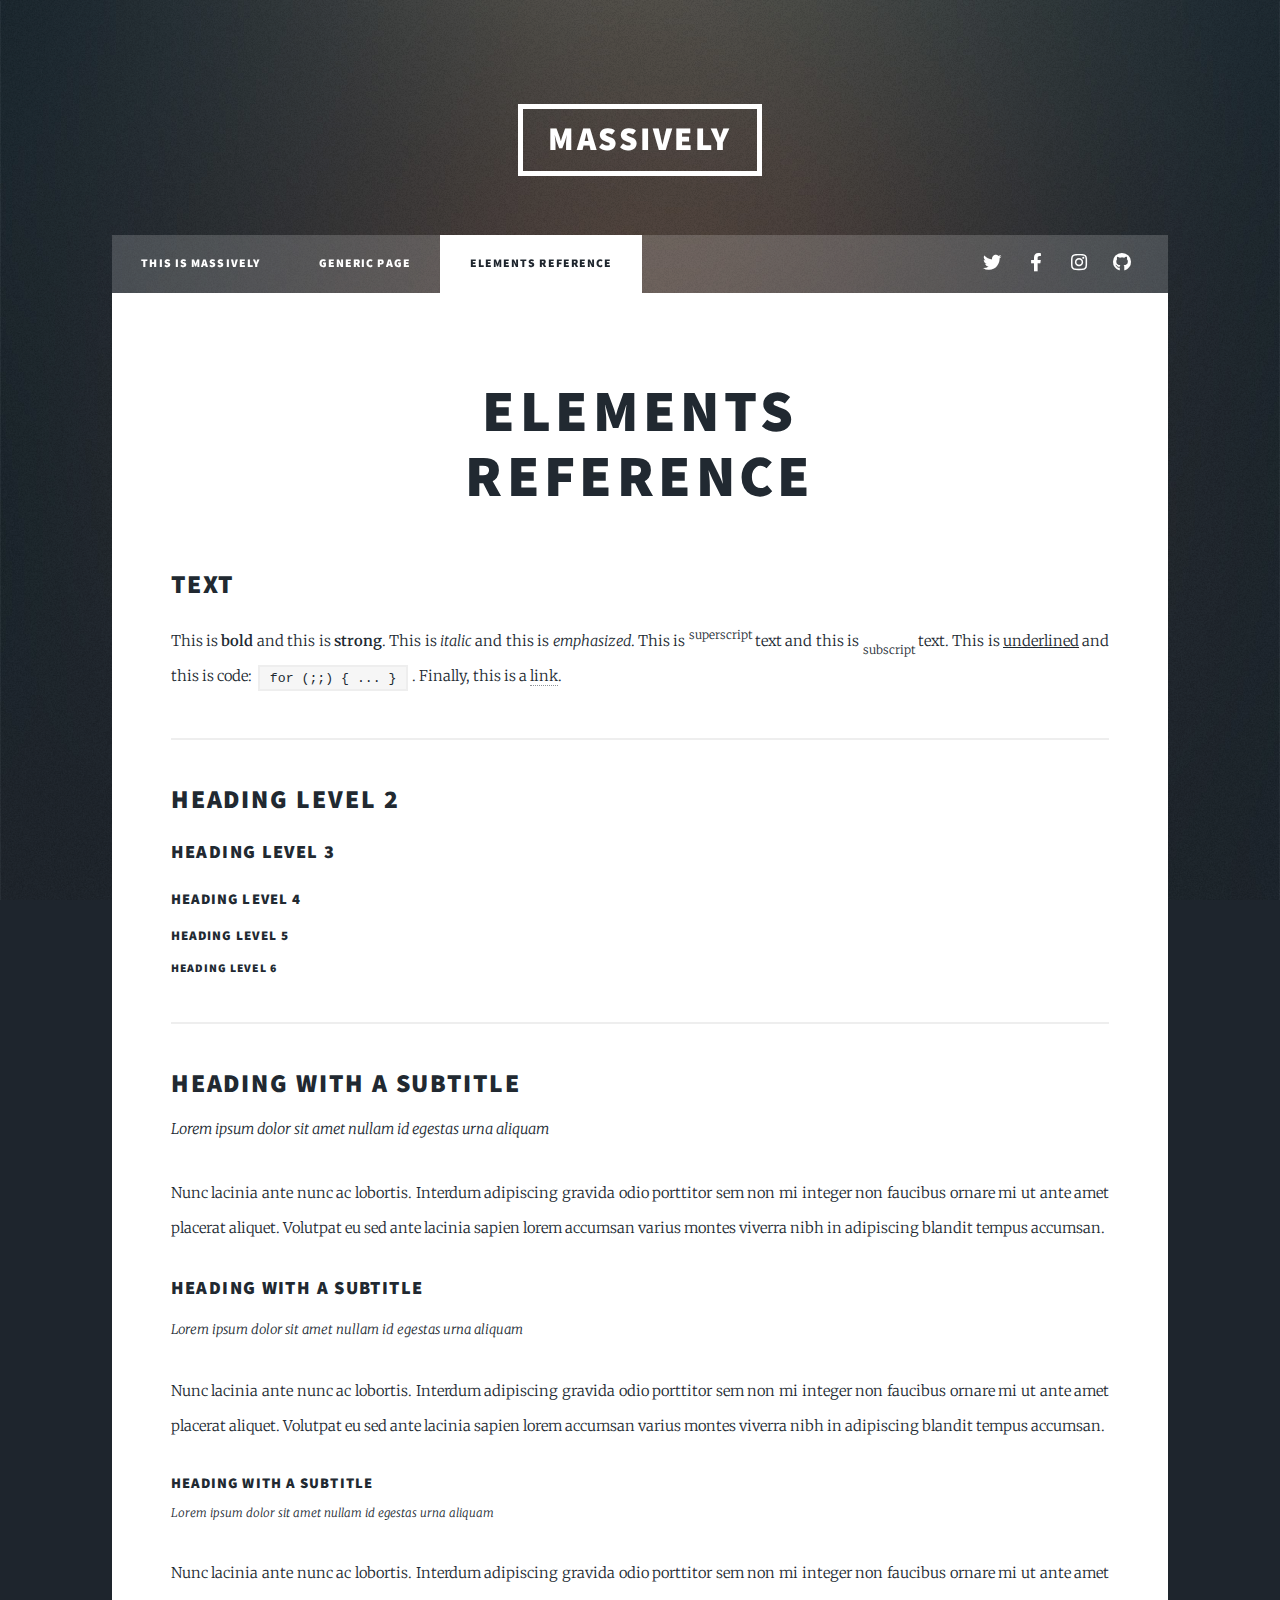
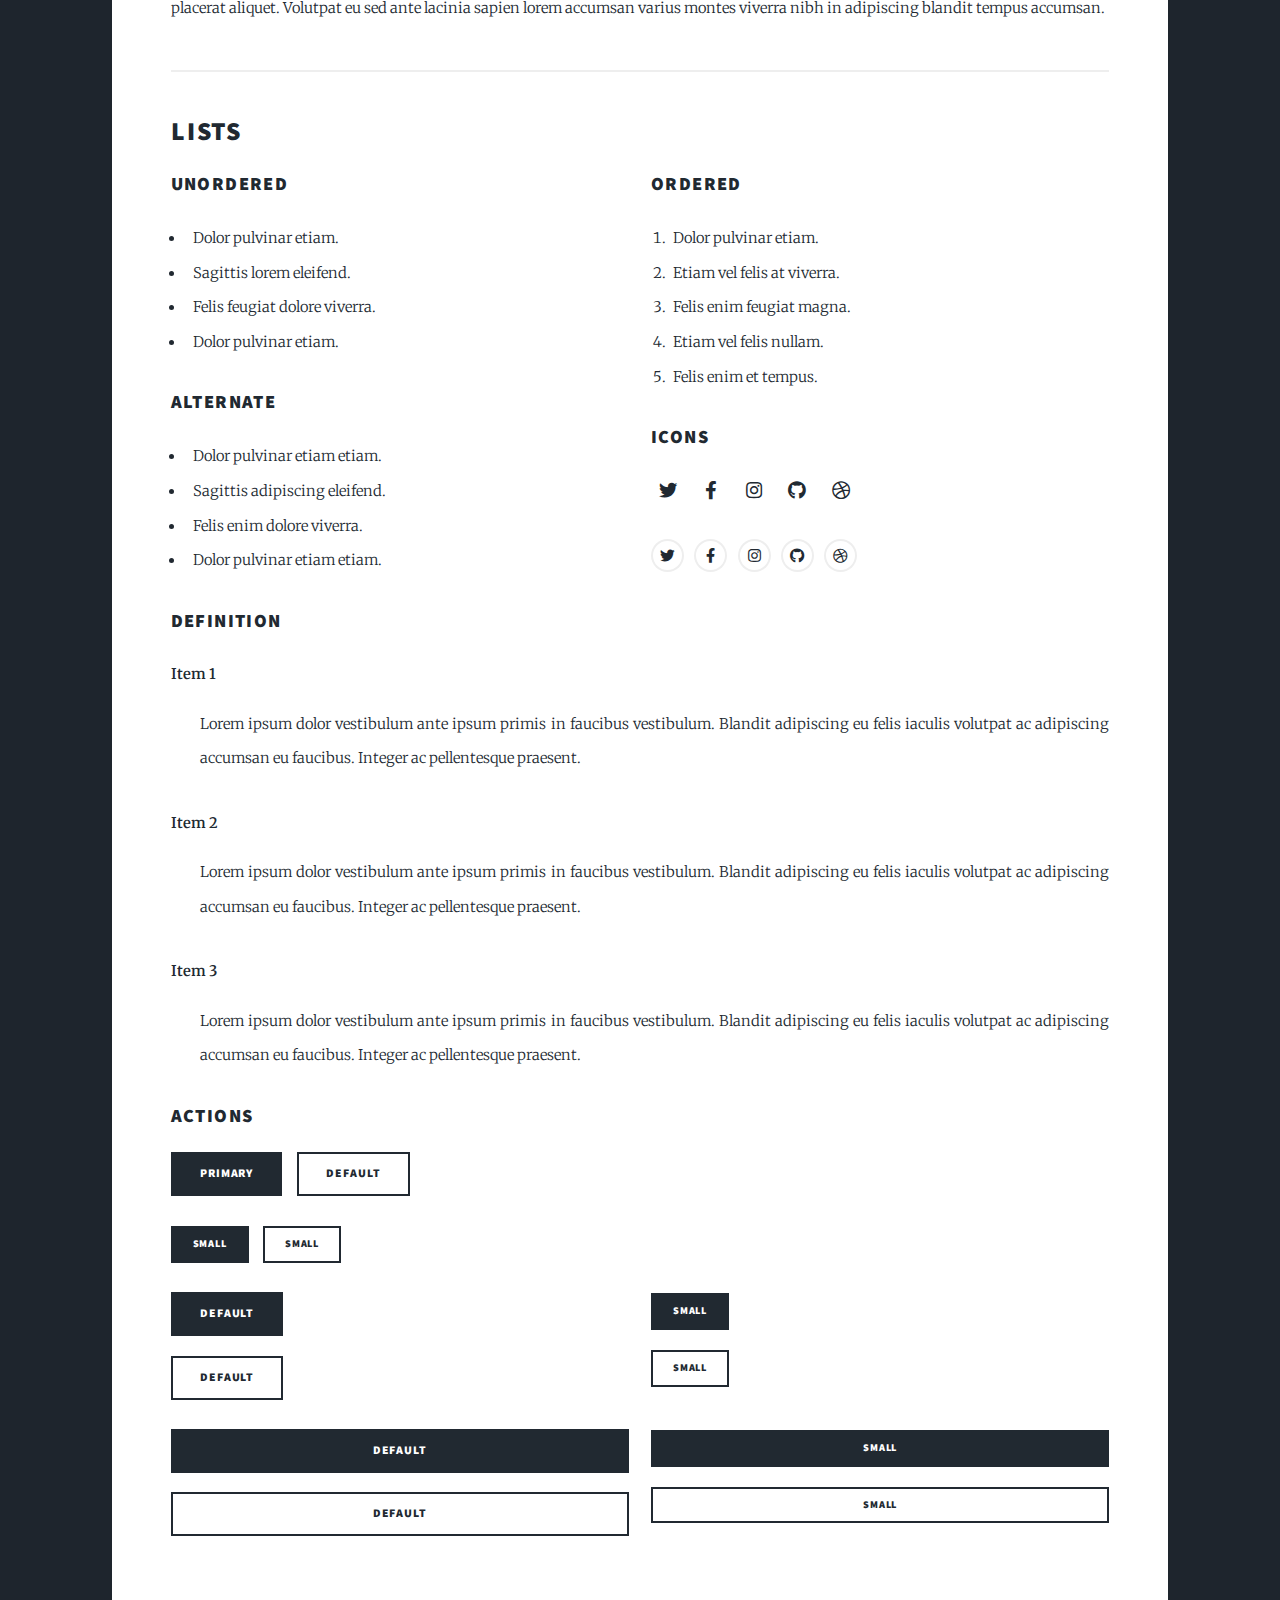
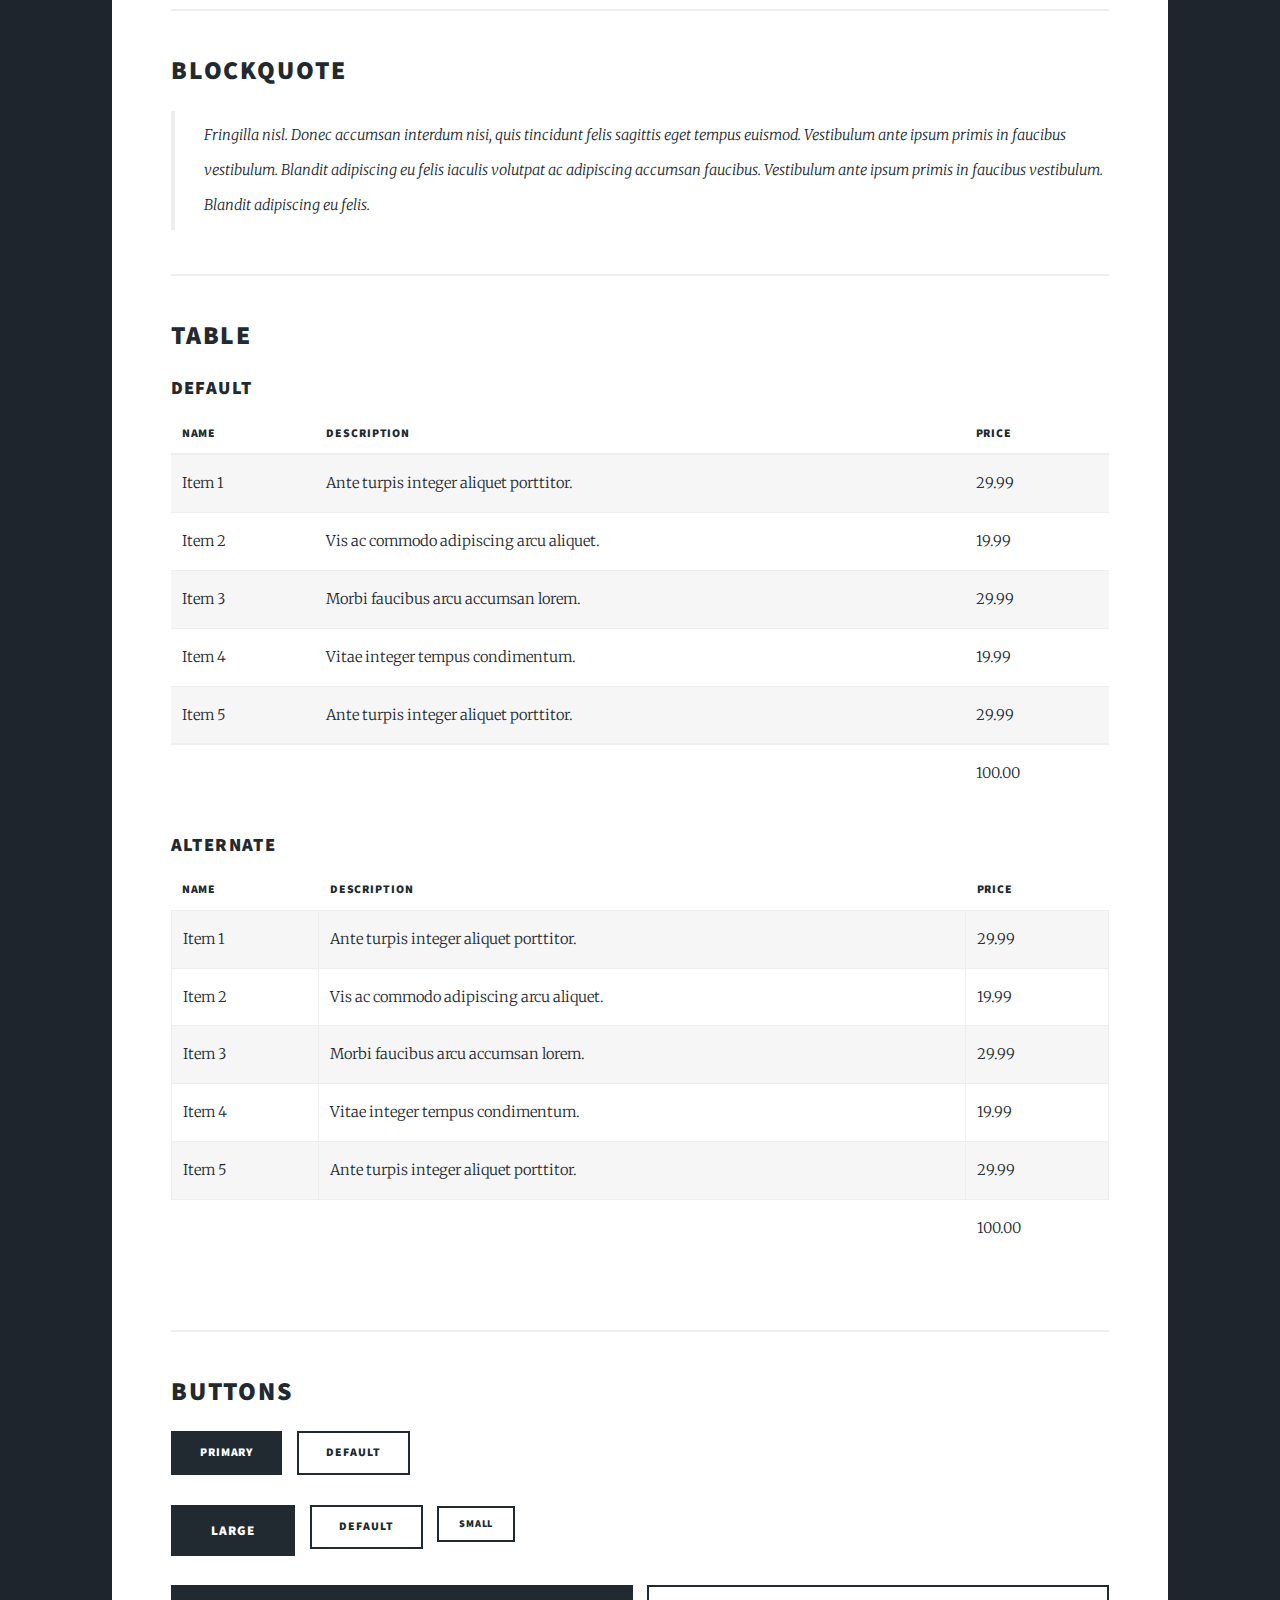
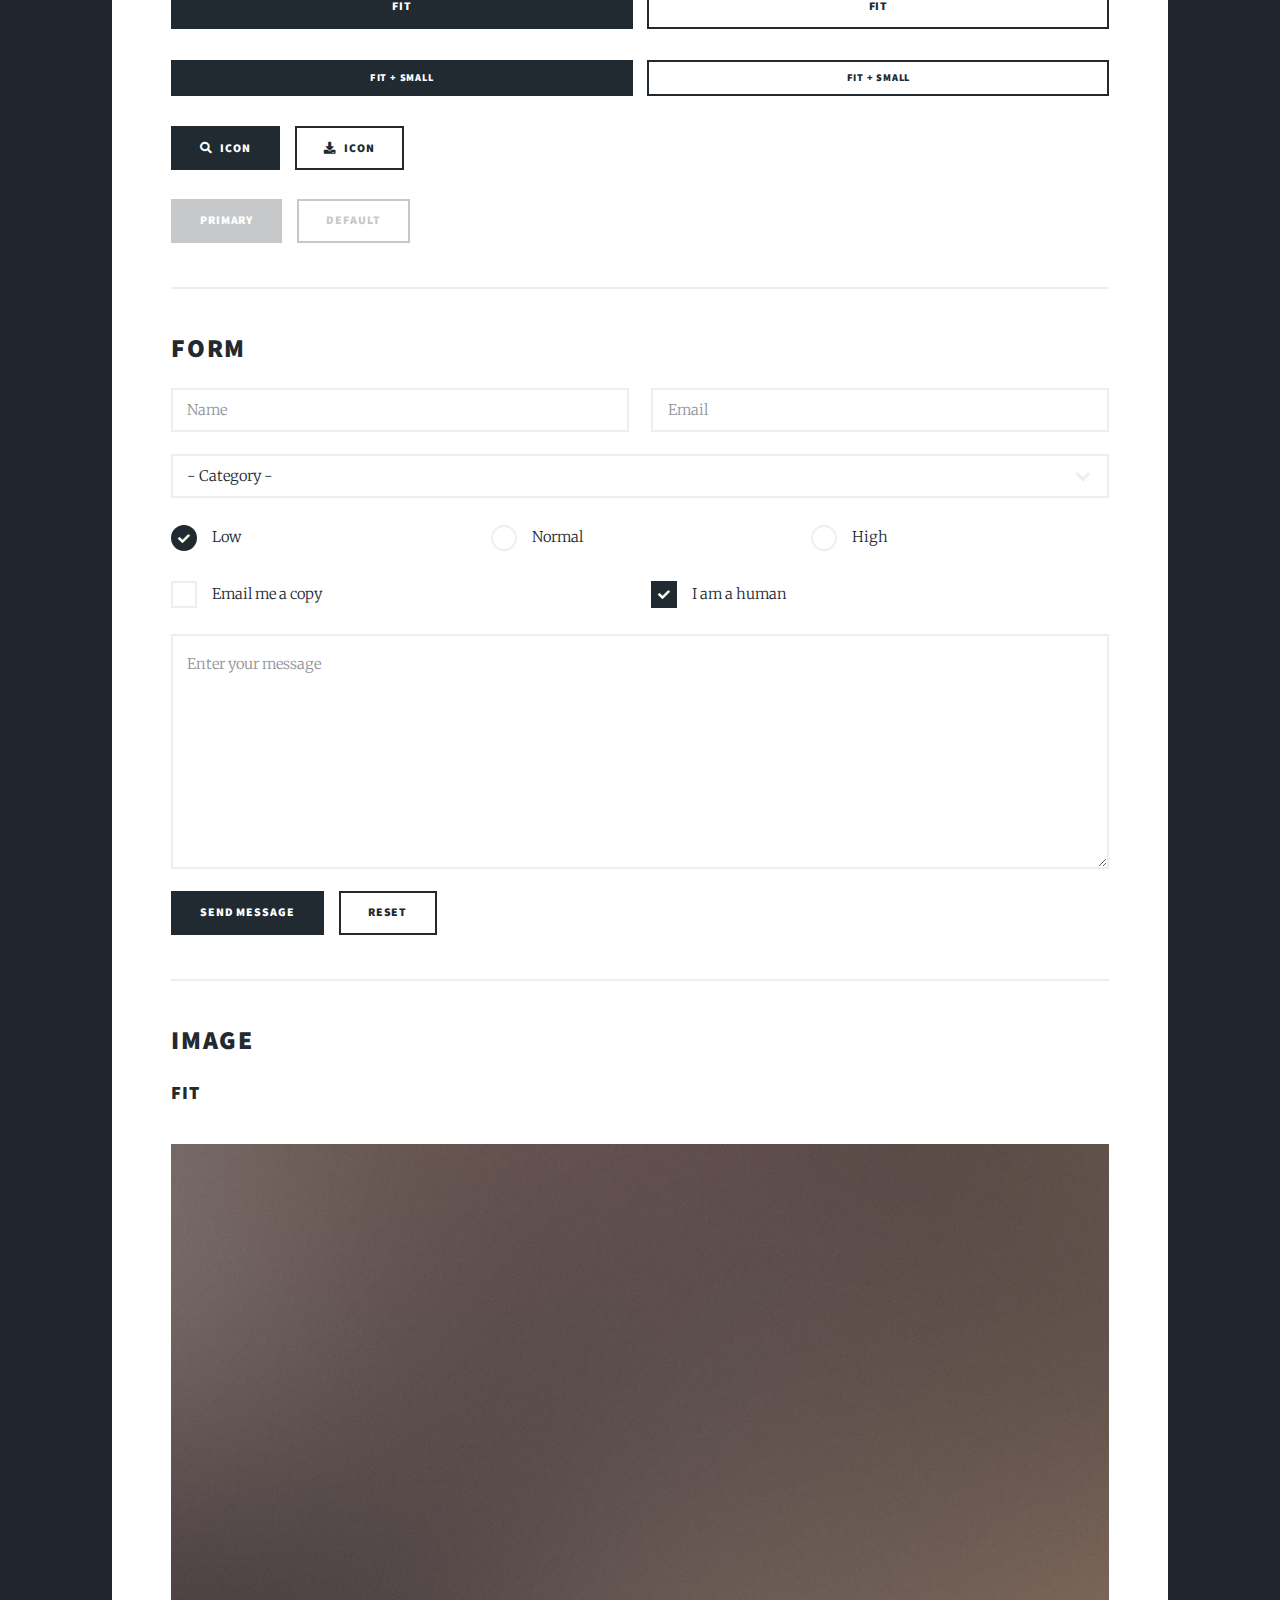
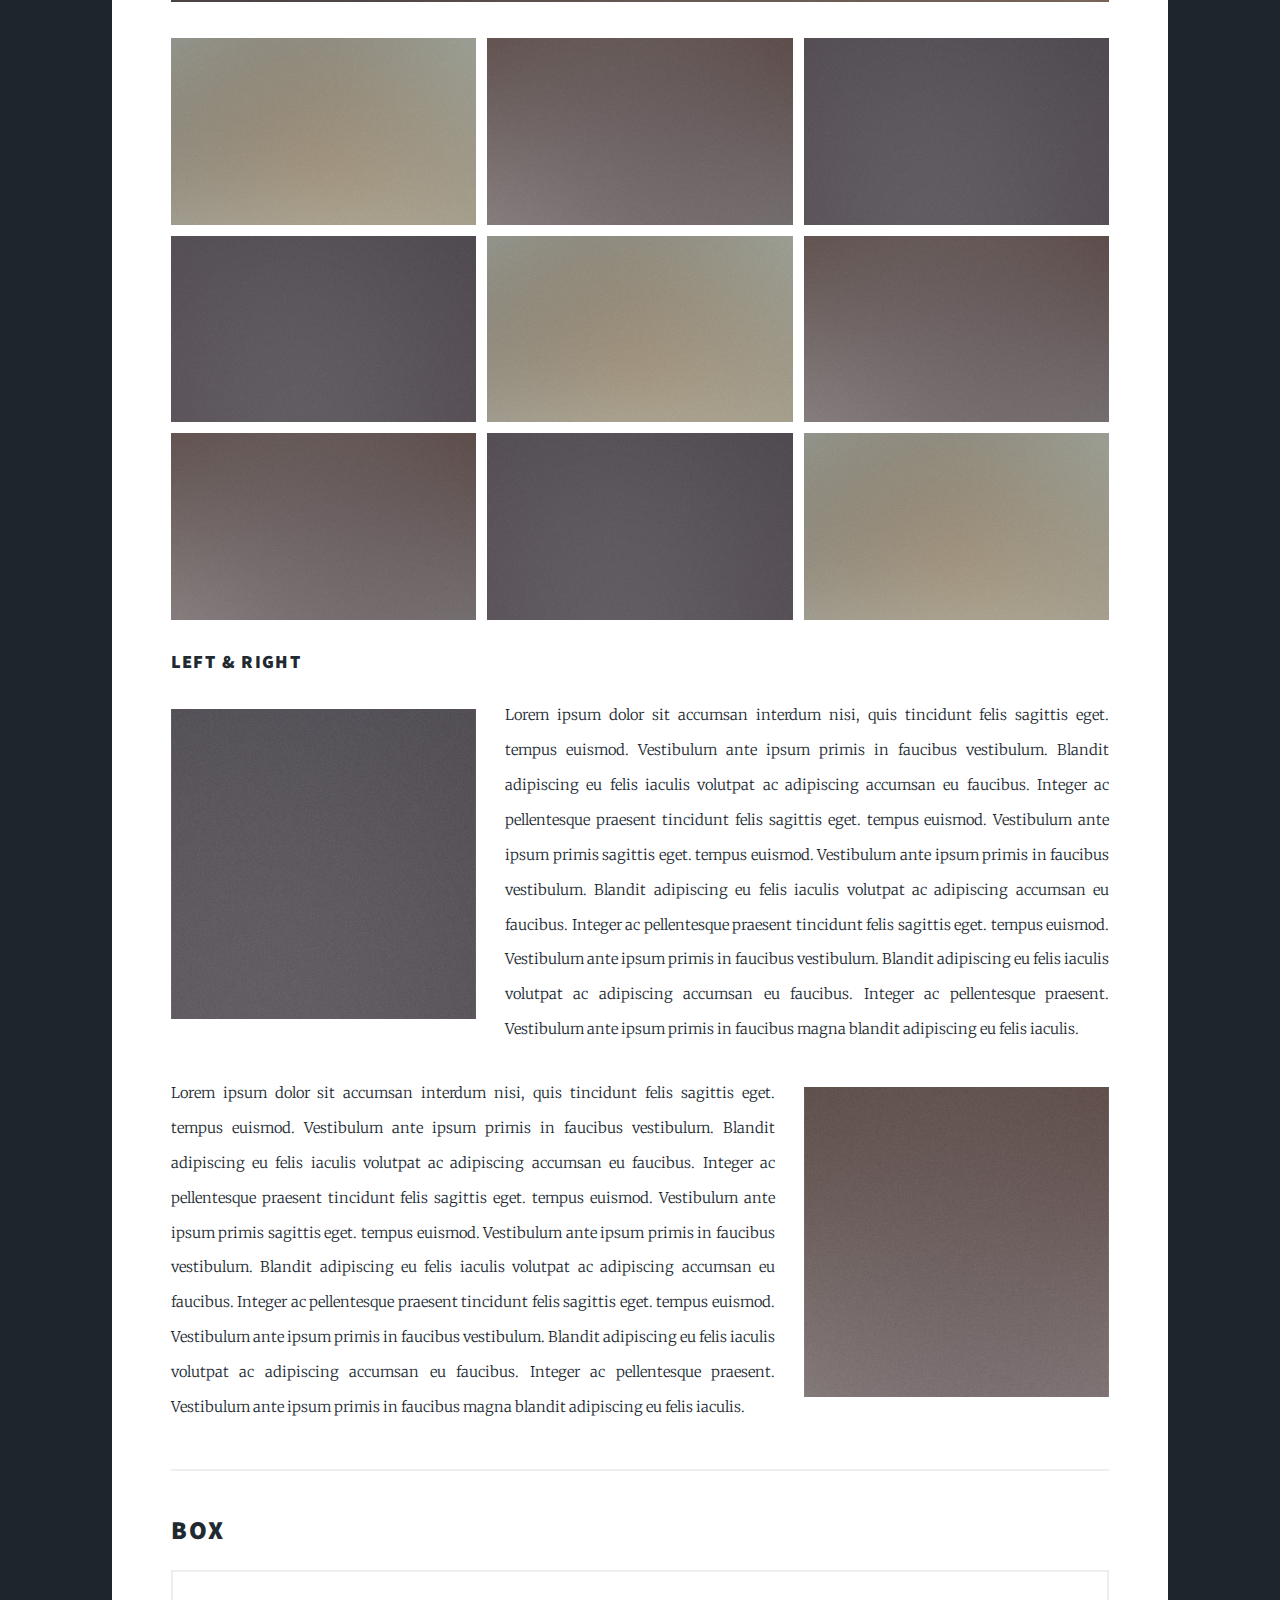
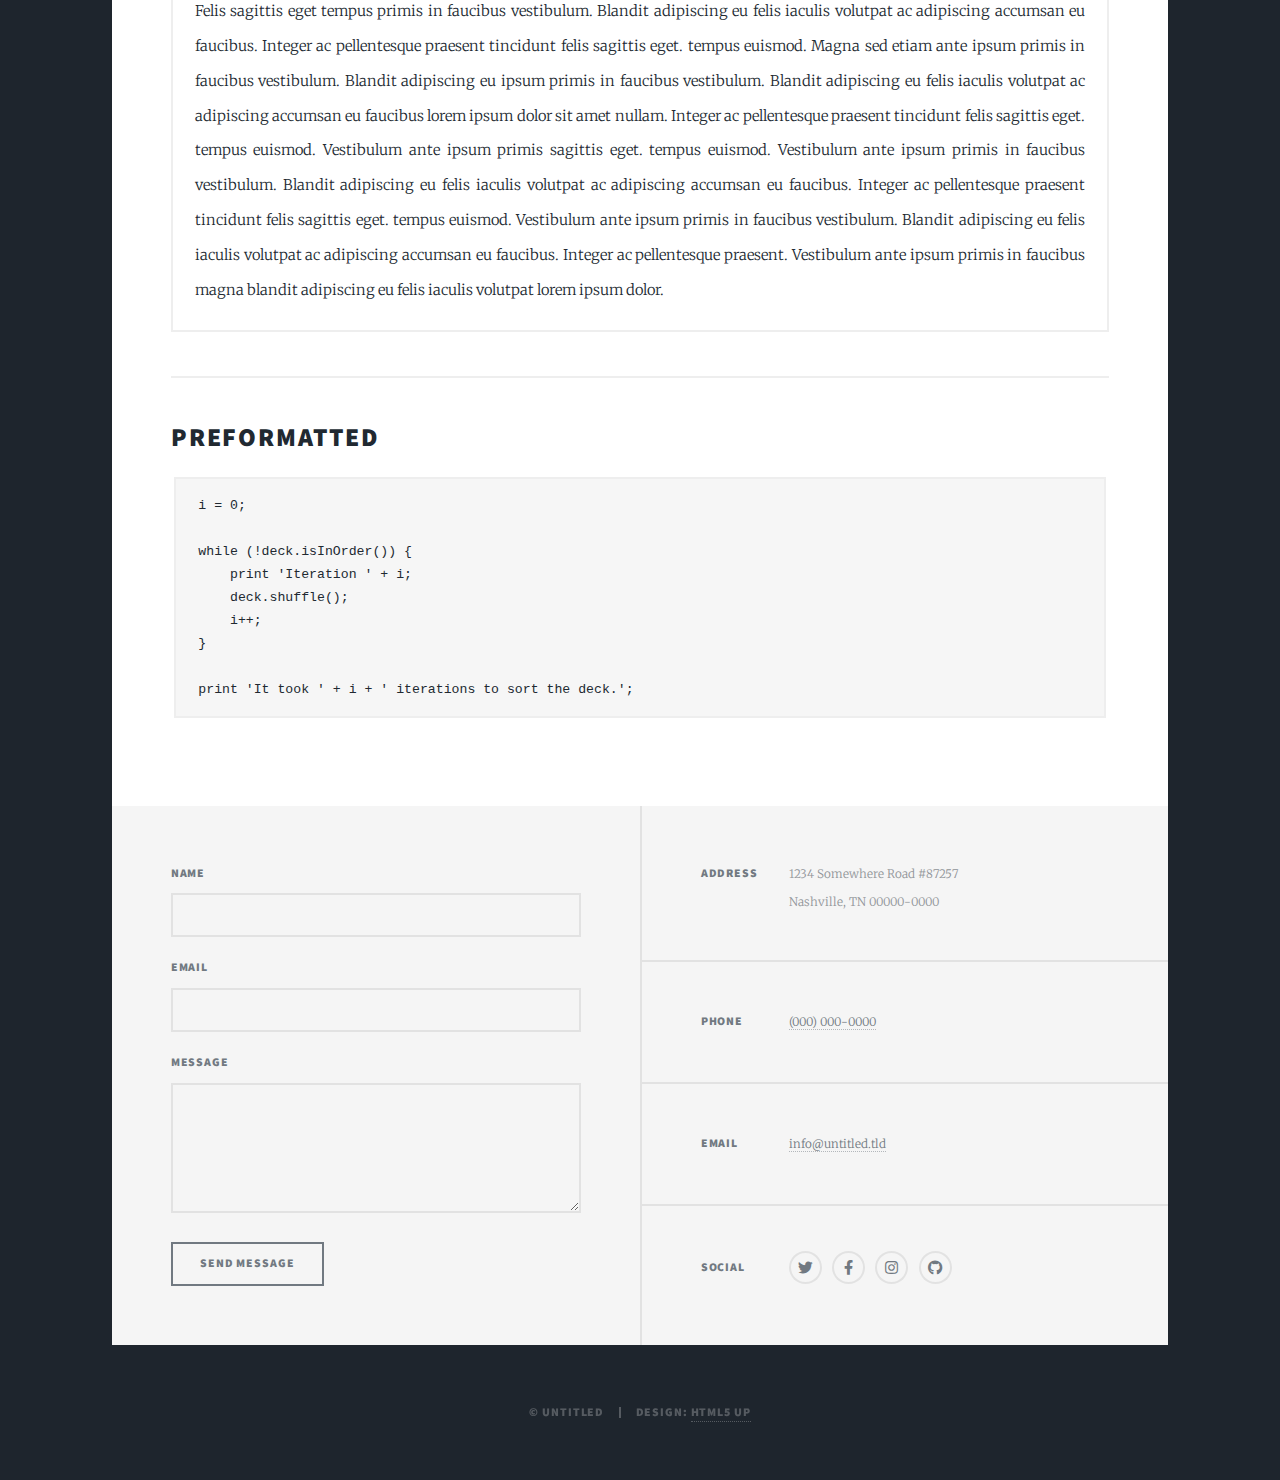
==== elements.html @ 0830dd59 "Add files via upload" ====
<!DOCTYPE HTML>
<!--
	Massively by HTML5 UP
	html5up.net | @ajlkn
	Free for personal and commercial use under the CCA 3.0 license (html5up.net/license)
-->
<html>
	<head>
		<title>Elements Reference - Massively by HTML5 UP</title>
		<meta charset="utf-8" />
		<meta name="viewport" content="width=device-width, initial-scale=1, user-scalable=no" />
		<link rel="stylesheet" href="assets/css/main.css" />
		<noscript><link rel="stylesheet" href="assets/css/noscript.css" /></noscript>
	</head>
	<body class="is-preload">

		<!-- Wrapper -->
			<div id="wrapper">

				<!-- Header -->
					<header id="header">
						<a href="index.html" class="logo">Massively</a>
					</header>

				<!-- Nav -->
					<nav id="nav">
						<ul class="links">
							<li><a href="index.html">This is Massively</a></li>
							<li><a href="generic.html">Generic Page</a></li>
							<li class="active"><a href="elements.html">Elements Reference</a></li>
						</ul>
						<ul class="icons">
							<li><a href="#" class="icon brands fa-twitter"><span class="label">Twitter</span></a></li>
							<li><a href="#" class="icon brands fa-facebook-f"><span class="label">Facebook</span></a></li>
							<li><a href="#" class="icon brands fa-instagram"><span class="label">Instagram</span></a></li>
							<li><a href="#" class="icon brands fa-github"><span class="label">GitHub</span></a></li>
						</ul>
					</nav>

				<!-- Main -->
					<div id="main">

						<!-- Post -->
							<section class="post">
								<header class="major">
									<h1>Elements<br />
									Reference</h1>
								</header>

								<!-- Text stuff -->
									<h2>Text</h2>
									<p>This is <b>bold</b> and this is <strong>strong</strong>. This is <i>italic</i> and this is <em>emphasized</em>.
									This is <sup>superscript</sup> text and this is <sub>subscript</sub> text.
									This is <u>underlined</u> and this is code: <code>for (;;) { ... }</code>.
									Finally, this is a <a href="#">link</a>.</p>
									<hr />
									<h2>Heading Level 2</h2>
									<h3>Heading Level 3</h3>
									<h4>Heading Level 4</h4>
									<h5>Heading Level 5</h5>
									<h6>Heading Level 6</h6>
									<hr />
									<header>
										<h2>Heading with a Subtitle</h2>
										<p>Lorem ipsum dolor sit amet nullam id egestas urna aliquam</p>
									</header>
									<p>Nunc lacinia ante nunc ac lobortis. Interdum adipiscing gravida odio porttitor sem non mi integer non faucibus ornare mi ut ante amet placerat aliquet. Volutpat eu sed ante lacinia sapien lorem accumsan varius montes viverra nibh in adipiscing blandit tempus accumsan.</p>
									<header>
										<h3>Heading with a Subtitle</h3>
										<p>Lorem ipsum dolor sit amet nullam id egestas urna aliquam</p>
									</header>
									<p>Nunc lacinia ante nunc ac lobortis. Interdum adipiscing gravida odio porttitor sem non mi integer non faucibus ornare mi ut ante amet placerat aliquet. Volutpat eu sed ante lacinia sapien lorem accumsan varius montes viverra nibh in adipiscing blandit tempus accumsan.</p>
									<header>
										<h4>Heading with a Subtitle</h4>
										<p>Lorem ipsum dolor sit amet nullam id egestas urna aliquam</p>
									</header>
									<p>Nunc lacinia ante nunc ac lobortis. Interdum adipiscing gravida odio porttitor sem non mi integer non faucibus ornare mi ut ante amet placerat aliquet. Volutpat eu sed ante lacinia sapien lorem accumsan varius montes viverra nibh in adipiscing blandit tempus accumsan.</p>

									<hr />

								<!-- Lists -->
									<h2>Lists</h2>
									<div class="row">
										<div class="col-6 col-12-small">

											<h3>Unordered</h3>
											<ul>
												<li>Dolor pulvinar etiam.</li>
												<li>Sagittis lorem eleifend.</li>
												<li>Felis feugiat dolore viverra.</li>
												<li>Dolor pulvinar etiam.</li>
											</ul>

											<h3>Alternate</h3>
											<ul class="alt">
												<li>Dolor pulvinar etiam etiam.</li>
												<li>Sagittis adipiscing eleifend.</li>
												<li>Felis enim dolore viverra.</li>
												<li>Dolor pulvinar etiam etiam.</li>
											</ul>

										</div>
										<div class="col-6 col-12-small">

											<h3>Ordered</h3>
											<ol>
												<li>Dolor pulvinar etiam.</li>
												<li>Etiam vel felis at viverra.</li>
												<li>Felis enim feugiat magna.</li>
												<li>Etiam vel felis nullam.</li>
												<li>Felis enim et tempus.</li>
											</ol>

											<h3>Icons</h3>
											<ul class="icons">
												<li><a href="#" class="icon brands fa-twitter"><span class="label">Twitter</span></a></li>
												<li><a href="#" class="icon brands fa-facebook-f"><span class="label">Facebook</span></a></li>
												<li><a href="#" class="icon brands fa-instagram"><span class="label">Instagram</span></a></li>
												<li><a href="#" class="icon brands fa-github"><span class="label">Github</span></a></li>
												<li><a href="#" class="icon brands fa-dribbble"><span class="label">Dribbble</span></a></li>
											</ul>
											<ul class="icons alt">
												<li><a href="#" class="icon brands alt fa-twitter"><span class="label">Twitter</span></a></li>
												<li><a href="#" class="icon brands alt fa-facebook-f"><span class="label">Facebook</span></a></li>
												<li><a href="#" class="icon brands alt fa-instagram"><span class="label">Instagram</span></a></li>
												<li><a href="#" class="icon brands alt fa-github"><span class="label">Github</span></a></li>
												<li><a href="#" class="icon brands alt fa-dribbble"><span class="label">Dribbble</span></a></li>
											</ul>

										</div>
									</div>
									<h3>Definition</h3>
									<dl>
										<dt>Item 1</dt>
										<dd>
											<p>Lorem ipsum dolor vestibulum ante ipsum primis in faucibus vestibulum. Blandit adipiscing eu felis iaculis volutpat ac adipiscing accumsan eu faucibus. Integer ac pellentesque praesent.</p>
										</dd>
										<dt>Item 2</dt>
										<dd>
											<p>Lorem ipsum dolor vestibulum ante ipsum primis in faucibus vestibulum. Blandit adipiscing eu felis iaculis volutpat ac adipiscing accumsan eu faucibus. Integer ac pellentesque praesent.</p>
										</dd>
										<dt>Item 3</dt>
										<dd>
											<p>Lorem ipsum dolor vestibulum ante ipsum primis in faucibus vestibulum. Blandit adipiscing eu felis iaculis volutpat ac adipiscing accumsan eu faucibus. Integer ac pellentesque praesent.</p>
										</dd>
									</dl>

									<h3>Actions</h3>
									<ul class="actions">
										<li><a href="#" class="button primary">Primary</a></li>
										<li><a href="#" class="button">Default</a></li>
									</ul>
									<ul class="actions small">
										<li><a href="#" class="button primary small">Small</a></li>
										<li><a href="#" class="button small">Small</a></li>
									</ul>
									<div class="row">
										<div class="col-6 col-12-small">
											<ul class="actions stacked">
												<li><a href="#" class="button primary">Default</a></li>
												<li><a href="#" class="button">Default</a></li>
											</ul>
										</div>
										<div class="col-6 col-12-small">
											<ul class="actions stacked">
												<li><a href="#" class="button primary small">Small</a></li>
												<li><a href="#" class="button small">Small</a></li>
											</ul>
										</div>
									</div>
									<div class="row">
										<div class="col-6 col-12-small">
											<ul class="actions stacked">
												<li><a href="#" class="button primary fit">Default</a></li>
												<li><a href="#" class="button fit">Default</a></li>
											</ul>
										</div>
										<div class="col-6 col-12-small">
											<ul class="actions stacked">
												<li><a href="#" class="button primary small fit">Small</a></li>
												<li><a href="#" class="button small fit">Small</a></li>
											</ul>
										</div>
									</div>

									<hr />

								<!-- Blockquote -->
									<h2>Blockquote</h2>
									<blockquote>Fringilla nisl. Donec accumsan interdum nisi, quis tincidunt felis sagittis eget tempus euismod. Vestibulum ante ipsum primis in faucibus vestibulum. Blandit adipiscing eu felis iaculis volutpat ac adipiscing accumsan faucibus. Vestibulum ante ipsum primis in faucibus vestibulum. Blandit adipiscing eu felis.</blockquote>

									<hr />

								<!-- Table -->
									<h2>Table</h2>

									<h3>Default</h3>
									<div class="table-wrapper">
										<table>
											<thead>
												<tr>
													<th>Name</th>
													<th>Description</th>
													<th>Price</th>
												</tr>
											</thead>
											<tbody>
												<tr>
													<td>Item 1</td>
													<td>Ante turpis integer aliquet porttitor.</td>
													<td>29.99</td>
												</tr>
												<tr>
													<td>Item 2</td>
													<td>Vis ac commodo adipiscing arcu aliquet.</td>
													<td>19.99</td>
												</tr>
												<tr>
													<td>Item 3</td>
													<td> Morbi faucibus arcu accumsan lorem.</td>
													<td>29.99</td>
												</tr>
												<tr>
													<td>Item 4</td>
													<td>Vitae integer tempus condimentum.</td>
													<td>19.99</td>
												</tr>
												<tr>
													<td>Item 5</td>
													<td>Ante turpis integer aliquet porttitor.</td>
													<td>29.99</td>
												</tr>
											</tbody>
											<tfoot>
												<tr>
													<td colspan="2"></td>
													<td>100.00</td>
												</tr>
											</tfoot>
										</table>
									</div>

									<h3>Alternate</h3>
									<div class="table-wrapper">
										<table class="alt">
											<thead>
												<tr>
													<th>Name</th>
													<th>Description</th>
													<th>Price</th>
												</tr>
											</thead>
											<tbody>
												<tr>
													<td>Item 1</td>
													<td>Ante turpis integer aliquet porttitor.</td>
													<td>29.99</td>
												</tr>
												<tr>
													<td>Item 2</td>
													<td>Vis ac commodo adipiscing arcu aliquet.</td>
													<td>19.99</td>
												</tr>
												<tr>
													<td>Item 3</td>
													<td> Morbi faucibus arcu accumsan lorem.</td>
													<td>29.99</td>
												</tr>
												<tr>
													<td>Item 4</td>
													<td>Vitae integer tempus condimentum.</td>
													<td>19.99</td>
												</tr>
												<tr>
													<td>Item 5</td>
													<td>Ante turpis integer aliquet porttitor.</td>
													<td>29.99</td>
												</tr>
											</tbody>
											<tfoot>
												<tr>
													<td colspan="2"></td>
													<td>100.00</td>
												</tr>
											</tfoot>
										</table>
									</div>

									<hr />

								<!-- Buttons -->
									<h2>Buttons</h2>
									<ul class="actions">
										<li><a href="#" class="button primary">Primary</a></li>
										<li><a href="#" class="button">Default</a></li>
									</ul>
									<ul class="actions">
										<li><a href="#" class="button primary large">Large</a></li>
										<li><a href="#" class="button">Default</a></li>
										<li><a href="#" class="button small">Small</a></li>
									</ul>
									<ul class="actions fit">
										<li><a href="#" class="button primary fit">Fit</a></li>
										<li><a href="#" class="button fit">Fit</a></li>
									</ul>
									<ul class="actions fit small">
										<li><a href="#" class="button primary fit small">Fit + Small</a></li>
										<li><a href="#" class="button fit small">Fit + Small</a></li>
									</ul>
									<ul class="actions">
										<li><a href="#" class="button primary icon solid fa-search">Icon</a></li>
										<li><a href="#" class="button icon solid fa-download">Icon</a></li>
									</ul>
									<ul class="actions">
										<li><span class="button primary disabled">Primary</span></li>
										<li><span class="button disabled">Default</span></li>
									</ul>

									<hr />

								<!-- Form -->
									<h2>Form</h2>

									<form method="post" action="#">
										<div class="row gtr-uniform">
											<div class="col-6 col-12-xsmall">
												<input type="text" name="demo-name" id="demo-name" value="" placeholder="Name" />
											</div>
											<div class="col-6 col-12-xsmall">
												<input type="email" name="demo-email" id="demo-email" value="" placeholder="Email" />
											</div>
											<!-- Break -->
											<div class="col-12">
												<select name="demo-category" id="demo-category">
													<option value="">- Category -</option>
													<option value="1">Manufacturing</option>
													<option value="1">Shipping</option>
													<option value="1">Administration</option>
													<option value="1">Human Resources</option>
												</select>
											</div>
											<!-- Break -->
											<div class="col-4 col-12-small">
												<input type="radio" id="demo-priority-low" name="demo-priority" checked>
												<label for="demo-priority-low">Low</label>
											</div>
											<div class="col-4 col-12-small">
												<input type="radio" id="demo-priority-normal" name="demo-priority">
												<label for="demo-priority-normal">Normal</label>
											</div>
											<div class="col-4 col-12-small">
												<input type="radio" id="demo-priority-high" name="demo-priority">
												<label for="demo-priority-high">High</label>
											</div>
											<!-- Break -->
											<div class="col-6 col-12-small">
												<input type="checkbox" id="demo-copy" name="demo-copy">
												<label for="demo-copy">Email me a copy</label>
											</div>
											<div class="col-6 col-12-small">
												<input type="checkbox" id="demo-human" name="demo-human" checked>
												<label for="demo-human">I am a human</label>
											</div>
											<!-- Break -->
											<div class="col-12">
												<textarea name="demo-message" id="demo-message" placeholder="Enter your message" rows="6"></textarea>
											</div>
											<!-- Break -->
											<div class="col-12">
												<ul class="actions">
													<li><input type="submit" value="Send Message" class="primary" /></li>
													<li><input type="reset" value="Reset" /></li>
												</ul>
											</div>
										</div>
									</form>

									<hr />

								<!-- Image -->
									<h2>Image</h2>

									<h3>Fit</h3>
									<span class="image fit"><img src="images/pic01.jpg" alt="" /></span>
									<div class="box alt">
										<div class="row gtr-50 gtr-uniform">
											<div class="col-4"><span class="image fit"><img src="images/pic02.jpg" alt="" /></span></div>
											<div class="col-4"><span class="image fit"><img src="images/pic03.jpg" alt="" /></span></div>
											<div class="col-4"><span class="image fit"><img src="images/pic04.jpg" alt="" /></span></div>
											<!-- Break -->
											<div class="col-4"><span class="image fit"><img src="images/pic04.jpg" alt="" /></span></div>
											<div class="col-4"><span class="image fit"><img src="images/pic02.jpg" alt="" /></span></div>
											<div class="col-4"><span class="image fit"><img src="images/pic03.jpg" alt="" /></span></div>
											<!-- Break -->
											<div class="col-4"><span class="image fit"><img src="images/pic03.jpg" alt="" /></span></div>
											<div class="col-4"><span class="image fit"><img src="images/pic04.jpg" alt="" /></span></div>
											<div class="col-4"><span class="image fit"><img src="images/pic02.jpg" alt="" /></span></div>
										</div>
									</div>

									<h3>Left &amp; Right</h3>
									<p><span class="image left"><img src="images/pic08.jpg" alt="" /></span>Lorem ipsum dolor sit accumsan interdum nisi, quis tincidunt felis sagittis eget. tempus euismod. Vestibulum ante ipsum primis in faucibus vestibulum. Blandit adipiscing eu felis iaculis volutpat ac adipiscing accumsan eu faucibus. Integer ac pellentesque praesent tincidunt felis sagittis eget. tempus euismod. Vestibulum ante ipsum primis sagittis eget. tempus euismod. Vestibulum ante ipsum primis in faucibus vestibulum. Blandit adipiscing eu felis iaculis volutpat ac adipiscing accumsan eu faucibus. Integer ac pellentesque praesent tincidunt felis sagittis eget. tempus euismod. Vestibulum ante ipsum primis in faucibus vestibulum. Blandit adipiscing eu felis iaculis volutpat ac adipiscing accumsan eu faucibus. Integer ac pellentesque praesent. Vestibulum ante ipsum primis in faucibus magna blandit adipiscing eu felis iaculis.</p>
									<p><span class="image right"><img src="images/pic09.jpg" alt="" /></span>Lorem ipsum dolor sit accumsan interdum nisi, quis tincidunt felis sagittis eget. tempus euismod. Vestibulum ante ipsum primis in faucibus vestibulum. Blandit adipiscing eu felis iaculis volutpat ac adipiscing accumsan eu faucibus. Integer ac pellentesque praesent tincidunt felis sagittis eget. tempus euismod. Vestibulum ante ipsum primis sagittis eget. tempus euismod. Vestibulum ante ipsum primis in faucibus vestibulum. Blandit adipiscing eu felis iaculis volutpat ac adipiscing accumsan eu faucibus. Integer ac pellentesque praesent tincidunt felis sagittis eget. tempus euismod. Vestibulum ante ipsum primis in faucibus vestibulum. Blandit adipiscing eu felis iaculis volutpat ac adipiscing accumsan eu faucibus. Integer ac pellentesque praesent. Vestibulum ante ipsum primis in faucibus magna blandit adipiscing eu felis iaculis.</p>

									<hr />

								<!-- Box -->
									<h2>Box</h2>
									<div class="box">
										<p>Felis sagittis eget tempus primis in faucibus vestibulum. Blandit adipiscing eu felis iaculis volutpat ac adipiscing accumsan eu faucibus. Integer ac pellentesque praesent tincidunt felis sagittis eget. tempus euismod. Magna sed etiam ante ipsum primis in faucibus vestibulum. Blandit adipiscing eu ipsum primis in faucibus vestibulum. Blandit adipiscing eu felis iaculis volutpat ac adipiscing accumsan eu faucibus lorem ipsum dolor sit amet nullam. Integer ac pellentesque praesent tincidunt felis sagittis eget. tempus euismod. Vestibulum ante ipsum primis sagittis eget. tempus euismod. Vestibulum ante ipsum primis in faucibus vestibulum. Blandit adipiscing eu felis iaculis volutpat ac adipiscing accumsan eu faucibus. Integer ac pellentesque praesent tincidunt felis sagittis eget. tempus euismod. Vestibulum ante ipsum primis in faucibus vestibulum. Blandit adipiscing eu felis iaculis volutpat ac adipiscing accumsan eu faucibus. Integer ac pellentesque praesent. Vestibulum ante ipsum primis in faucibus magna blandit adipiscing eu felis iaculis volutpat lorem ipsum dolor.</p>
									</div>

									<hr />

								<!-- Preformatted Code -->
									<h2>Preformatted</h2>
									<pre><code>i = 0;

while (!deck.isInOrder()) {
    print 'Iteration ' + i;
    deck.shuffle();
    i++;
}

print 'It took ' + i + ' iterations to sort the deck.';
</code></pre>

							</section>

					</div>

				<!-- Footer -->
					<footer id="footer">
						<section>
							<form method="post" action="#">
								<div class="fields">
									<div class="field">
										<label for="name">Name</label>
										<input type="text" name="name" id="name" />
									</div>
									<div class="field">
										<label for="email">Email</label>
										<input type="text" name="email" id="email" />
									</div>
									<div class="field">
										<label for="message">Message</label>
										<textarea name="message" id="message" rows="3"></textarea>
									</div>
								</div>
								<ul class="actions">
									<li><input type="submit" value="Send Message" /></li>
								</ul>
							</form>
						</section>
						<section class="split contact">
							<section class="alt">
								<h3>Address</h3>
								<p>1234 Somewhere Road #87257<br />
								Nashville, TN 00000-0000</p>
							</section>
							<section>
								<h3>Phone</h3>
								<p><a href="#">(000) 000-0000</a></p>
							</section>
							<section>
								<h3>Email</h3>
								<p><a href="#">info@untitled.tld</a></p>
							</section>
							<section>
								<h3>Social</h3>
								<ul class="icons alt">
									<li><a href="#" class="icon brands alt fa-twitter"><span class="label">Twitter</span></a></li>
									<li><a href="#" class="icon brands alt fa-facebook-f"><span class="label">Facebook</span></a></li>
									<li><a href="#" class="icon brands alt fa-instagram"><span class="label">Instagram</span></a></li>
									<li><a href="#" class="icon brands alt fa-github"><span class="label">GitHub</span></a></li>
								</ul>
							</section>
						</section>
					</footer>

				<!-- Copyright -->
					<div id="copyright">
						<ul><li>&copy; Untitled</li><li>Design: <a href="https://html5up.net">HTML5 UP</a></li></ul>
					</div>

			</div>

		<!-- Scripts -->
			<script src="assets/js/jquery.min.js"></script>
			<script src="assets/js/jquery.scrollex.min.js"></script>
			<script src="assets/js/jquery.scrolly.min.js"></script>
			<script src="assets/js/browser.min.js"></script>
			<script src="assets/js/breakpoints.min.js"></script>
			<script src="assets/js/util.js"></script>
			<script src="assets/js/main.js"></script>

	</body>
</html>
---- assets/css/main.css ----
@import url(fontawesome-all.min.css);
@import url("https://fonts.googleapis.com/css?family=Merriweather:300,700,300italic,700italic|Source+Sans+Pro:900");

/*
	Massively by HTML5 UP
	html5up.net | @ajlkn
	Free for personal and commercial use under the CCA 3.0 license (html5up.net/license)
*/

html, body, div, span, applet, object,
iframe, h1, h2, h3, h4, h5, h6, p, blockquote,
pre, a, abbr, acronym, address, big, cite,
code, del, dfn, em, img, ins, kbd, q, s, samp,
small, strike, strong, sub, sup, tt, var, b,
u, i, center, dl, dt, dd, ol, ul, li, fieldset,
form, label, legend, table, caption, tbody,
tfoot, thead, tr, th, td, article, aside,
canvas, details, embed, figure, figcaption,
footer, header, hgroup, menu, nav, output, ruby,
section, summary, time, mark, audio, video {
	margin: 0;
	padding: 0;
	border: 0;
	font-size: 100%;
	font: inherit;
	vertical-align: baseline;}

article, aside, details, figcaption, figure,
footer, header, hgroup, menu, nav, section {
	display: block;}

body {
	line-height: 1;
}

ol, ul {
	list-style: none;
}

blockquote, q {
	quotes: none;
}

	blockquote:before, blockquote:after, q:before, q:after {
		content: '';
		content: none;
	}

table {
	border-collapse: collapse;
	border-spacing: 0;
}

body {
	-webkit-text-size-adjust: none;
}

mark {
	background-color: transparent;
	color: inherit;
}

input::-moz-focus-inner {
	border: 0;
	padding: 0;
}

input, select, textarea {
	-moz-appearance: none;
	-webkit-appearance: none;
	-ms-appearance: none;
	appearance: none;
}

/* Basic */

	@-ms-viewport {
		width: device-width;
	}

	body {
		-ms-overflow-style: scrollbar;
	}

	@media screen and (max-width: 480px) {

		html, body {
			min-width: 320px;
		}

	}

	html {
		box-sizing: border-box;
	}

	*, *:before, *:after {
		box-sizing: inherit;
	}

	body {
		background-color: #1e252d;
	}

		body.is-preload *, body.is-preload *:before, body.is-preload *:after {
			-moz-animation: none !important;
			-webkit-animation: none !important;
			-ms-animation: none !important;
			animation: none !important;
			-moz-transition: none !important;
			-webkit-transition: none !important;
			-ms-transition: none !important;
			transition: none !important;
		}

/* Type */

	html {
		font-size: 16pt;
	}

		@media screen and (max-width: 1680px) {

			html {
				font-size: 12pt;
			}

		}

		@media screen and (max-width: 1280px) {

			html {
				font-size: 11pt;
			}

		}

		@media screen and (max-width: 360px) {

			html {
				font-size: 10pt;
			}

		}

	body {
		color: #212931;
	}

	body, input, select, textarea {
		font-family: "Merriweather", Georgia, serif;
		font-weight: 300;
		font-size: 1rem;
		line-height: 2.375;
	}

	a {
		-moz-transition: color 0.2s ease-in-out, background-color 0.2s ease-in-out, border-color 0.2s ease-in-out, box-shadow 0.2s ease-in-out;
		-webkit-transition: color 0.2s ease-in-out, background-color 0.2s ease-in-out, border-color 0.2s ease-in-out, box-shadow 0.2s ease-in-out;
		-ms-transition: color 0.2s ease-in-out, background-color 0.2s ease-in-out, border-color 0.2s ease-in-out, box-shadow 0.2s ease-in-out;
		transition: color 0.2s ease-in-out, background-color 0.2s ease-in-out, border-color 0.2s ease-in-out, box-shadow 0.2s ease-in-out;
		border-bottom: dotted 1px;
		text-decoration: none;
	}

		a:hover {
			border-bottom-color: transparent;
		}

	strong, b {
		font-weight: 600;
	}

	em, i {
		font-style: italic;
	}

	p {
		text-align: justify;
		margin: 0 0 2rem 0;
	}

	h1, h2, h3, h4, h5, h6 {
		font-family: "Source Sans Pro", Helvetica, sans-serif;
		font-weight: 900;
		line-height: 1.5;
		letter-spacing: 0.075em;
		text-transform: uppercase;
		margin: 0 0 1rem 0;
	}

		h1 a, h2 a, h3 a, h4 a, h5 a, h6 a {
			border-bottom: 0;
			color: inherit;
			text-decoration: none;
		}

	h1 {
		font-size: 4rem;
		line-height: 1.1;
		margin: 0 0 2rem 0;
	}

	h2 {
		font-size: 1.75rem;
		line-height: 1.3;
		margin: 0 0 1.5rem 0;
	}

	h3 {
		font-size: 1.25rem;
		margin: 0 0 1.5rem 0;
	}

	h4 {
		font-size: 1rem;
	}

	h5 {
		font-size: 0.9rem;
	}

	h6 {
		font-size: 0.8rem;
	}

	sub {
		font-size: 0.8rem;
		position: relative;
		top: 0.5rem;
	}

	sup {
		font-size: 0.8rem;
		position: relative;
		top: -0.5rem;
	}

	blockquote {
		border-left: solid 4px;
		font-style: italic;
		margin: 0 0 2rem 0;
		padding: 0.5rem 0 0.5rem 2rem;
	}

	code {
		border: solid 2px;
		font-family: "Courier New", monospace;
		font-size: 0.9rem;
		margin: 0 0.25rem;
		padding: 0.25rem 0.65rem;
	}

	pre {
		-webkit-overflow-scrolling: touch;
		font-family: "Courier New", monospace;
		font-size: 0.9rem;
		margin: 0 0 2rem 0;
	}

		pre code {
			display: block;
			line-height: 1.75;
			padding: 1rem 1.5rem;
			overflow-x: auto;
		}

	hr {
		border: 0;
		border-bottom: solid 2px;
		margin: 3rem 0;
	}

		hr.major {
			margin: 5rem 0;
		}

	.align-left {
		text-align: left;
	}

	.align-center {
		text-align: center;
	}

	.align-right {
		text-align: right;
	}

	input, select, textarea {
		color: #212931;
	}

	a {
		color: #212931;
		border-bottom-color: rgba(33, 41, 49, 0.5);
	}

		a:hover {
			border-bottom-color: transparent;
			color: #18bfef !important;
		}

	strong, b {
		color: #212931;
	}

	h1, h2, h3, h4, h5, h6 {
		color: #212931;
	}

	blockquote {
		border-left-color: #eeeeee;
	}

	code {
		background: rgba(220, 220, 220, 0.25);
		border-color: #eeeeee;
	}

	hr {
		border-bottom-color: #eeeeee;
	}

/* Row */

	.row {
		display: flex;
		flex-wrap: wrap;
		box-sizing: border-box;
		align-items: stretch;
	}

		.row > * {
			box-sizing: border-box;
		}

		.row.gtr-uniform > * > :last-child {
			margin-bottom: 0;
		}

		.row.aln-left {
			justify-content: flex-start;
		}

		.row.aln-center {
			justify-content: center;
		}

		.row.aln-right {
			justify-content: flex-end;
		}

		.row.aln-top {
			align-items: flex-start;
		}

		.row.aln-middle {
			align-items: center;
		}

		.row.aln-bottom {
			align-items: flex-end;
		}

		.row > .imp {
			order: -1;
		}

		.row > .col-1 {
			width: 8.33333%;
		}

		.row > .off-1 {
			margin-left: 8.33333%;
		}

		.row > .col-2 {
			width: 16.66667%;
		}

		.row > .off-2 {
			margin-left: 16.66667%;
		}

		.row > .col-3 {
			width: 25%;
		}

		.row > .off-3 {
			margin-left: 25%;
		}

		.row > .col-4 {
			width: 33.33333%;
		}

		.row > .off-4 {
			margin-left: 33.33333%;
		}

		.row > .col-5 {
			width: 41.66667%;
		}

		.row > .off-5 {
			margin-left: 41.66667%;
		}

		.row > .col-6 {
			width: 50%;
		}

		.row > .off-6 {
			margin-left: 50%;
		}

		.row > .col-7 {
			width: 58.33333%;
		}

		.row > .off-7 {
			margin-left: 58.33333%;
		}

		.row > .col-8 {
			width: 66.66667%;
		}

		.row > .off-8 {
			margin-left: 66.66667%;
		}

		.row > .col-9 {
			width: 75%;
		}

		.row > .off-9 {
			margin-left: 75%;
		}

		.row > .col-10 {
			width: 83.33333%;
		}

		.row > .off-10 {
			margin-left: 83.33333%;
		}

		.row > .col-11 {
			width: 91.66667%;
		}

		.row > .off-11 {
			margin-left: 91.66667%;
		}

		.row > .col-12 {
			width: 100%;
		}

		.row > .off-12 {
			margin-left: 100%;
		}

		.row.gtr-0 {
			margin-top: 0;
			margin-left: 0rem;
		}

			.row.gtr-0 > * {
				padding: 0 0 0 0rem;
			}

			.row.gtr-0.gtr-uniform {
				margin-top: 0rem;
			}

				.row.gtr-0.gtr-uniform > * {
					padding-top: 0rem;
				}

		.row.gtr-25 {
			margin-top: 0;
			margin-left: -0.375rem;
		}

			.row.gtr-25 > * {
				padding: 0 0 0 0.375rem;
			}

			.row.gtr-25.gtr-uniform {
				margin-top: -0.375rem;
			}

				.row.gtr-25.gtr-uniform > * {
					padding-top: 0.375rem;
				}

		.row.gtr-50 {
			margin-top: 0;
			margin-left: -0.75rem;
		}

			.row.gtr-50 > * {
				padding: 0 0 0 0.75rem;
			}

			.row.gtr-50.gtr-uniform {
				margin-top: -0.75rem;
			}

				.row.gtr-50.gtr-uniform > * {
					padding-top: 0.75rem;
				}

		.row {
			margin-top: 0;
			margin-left: -1.5rem;
		}

			.row > * {
				padding: 0 0 0 1.5rem;
			}

			.row.gtr-uniform {
				margin-top: -1.5rem;
			}

				.row.gtr-uniform > * {
					padding-top: 1.5rem;
				}

		.row.gtr-150 {
			margin-top: 0;
			margin-left: -2.25rem;
		}

			.row.gtr-150 > * {
				padding: 0 0 0 2.25rem;
			}

			.row.gtr-150.gtr-uniform {
				margin-top: -2.25rem;
			}

				.row.gtr-150.gtr-uniform > * {
					padding-top: 2.25rem;
				}

		.row.gtr-200 {
			margin-top: 0;
			margin-left: -3rem;
		}

			.row.gtr-200 > * {
				padding: 0 0 0 3rem;
			}

			.row.gtr-200.gtr-uniform {
				margin-top: -3rem;
			}

				.row.gtr-200.gtr-uniform > * {
					padding-top: 3rem;
				}

		@media screen and (max-width: 1680px) {

			.row {
				display: flex;
				flex-wrap: wrap;
				box-sizing: border-box;
				align-items: stretch;
			}

				.row > * {
					box-sizing: border-box;
				}

				.row.gtr-uniform > * > :last-child {
					margin-bottom: 0;
				}

				.row.aln-left {
					justify-content: flex-start;
				}

				.row.aln-center {
					justify-content: center;
				}

				.row.aln-right {
					justify-content: flex-end;
				}

				.row.aln-top {
					align-items: flex-start;
				}

				.row.aln-middle {
					align-items: center;
				}

				.row.aln-bottom {
					align-items: flex-end;
				}

				.row > .imp-xlarge {
					order: -1;
				}

				.row > .col-1-xlarge {
					width: 8.33333%;
				}

				.row > .off-1-xlarge {
					margin-left: 8.33333%;
				}

				.row > .col-2-xlarge {
					width: 16.66667%;
				}

				.row > .off-2-xlarge {
					margin-left: 16.66667%;
				}

				.row > .col-3-xlarge {
					width: 25%;
				}

				.row > .off-3-xlarge {
					margin-left: 25%;
				}

				.row > .col-4-xlarge {
					width: 33.33333%;
				}

				.row > .off-4-xlarge {
					margin-left: 33.33333%;
				}

				.row > .col-5-xlarge {
					width: 41.66667%;
				}

				.row > .off-5-xlarge {
					margin-left: 41.66667%;
				}

				.row > .col-6-xlarge {
					width: 50%;
				}

				.row > .off-6-xlarge {
					margin-left: 50%;
				}

				.row > .col-7-xlarge {
					width: 58.33333%;
				}

				.row > .off-7-xlarge {
					margin-left: 58.33333%;
				}

				.row > .col-8-xlarge {
					width: 66.66667%;
				}

				.row > .off-8-xlarge {
					margin-left: 66.66667%;
				}

				.row > .col-9-xlarge {
					width: 75%;
				}

				.row > .off-9-xlarge {
					margin-left: 75%;
				}

				.row > .col-10-xlarge {
					width: 83.33333%;
				}

				.row > .off-10-xlarge {
					margin-left: 83.33333%;
				}

				.row > .col-11-xlarge {
					width: 91.66667%;
				}

				.row > .off-11-xlarge {
					margin-left: 91.66667%;
				}

				.row > .col-12-xlarge {
					width: 100%;
				}

				.row > .off-12-xlarge {
					margin-left: 100%;
				}

				.row.gtr-0 {
					margin-top: 0;
					margin-left: 0rem;
				}

					.row.gtr-0 > * {
						padding: 0 0 0 0rem;
					}

					.row.gtr-0.gtr-uniform {
						margin-top: 0rem;
					}

						.row.gtr-0.gtr-uniform > * {
							padding-top: 0rem;
						}

				.row.gtr-25 {
					margin-top: 0;
					margin-left: -0.375rem;
				}

					.row.gtr-25 > * {
						padding: 0 0 0 0.375rem;
					}

					.row.gtr-25.gtr-uniform {
						margin-top: -0.375rem;
					}

						.row.gtr-25.gtr-uniform > * {
							padding-top: 0.375rem;
						}

				.row.gtr-50 {
					margin-top: 0;
					margin-left: -0.75rem;
				}

					.row.gtr-50 > * {
						padding: 0 0 0 0.75rem;
					}

					.row.gtr-50.gtr-uniform {
						margin-top: -0.75rem;
					}

						.row.gtr-50.gtr-uniform > * {
							padding-top: 0.75rem;
						}

				.row {
					margin-top: 0;
					margin-left: -1.5rem;
				}

					.row > * {
						padding: 0 0 0 1.5rem;
					}

					.row.gtr-uniform {
						margin-top: -1.5rem;
					}

						.row.gtr-uniform > * {
							padding-top: 1.5rem;
						}

				.row.gtr-150 {
					margin-top: 0;
					margin-left: -2.25rem;
				}

					.row.gtr-150 > * {
						padding: 0 0 0 2.25rem;
					}

					.row.gtr-150.gtr-uniform {
						margin-top: -2.25rem;
					}

						.row.gtr-150.gtr-uniform > * {
							padding-top: 2.25rem;
						}

				.row.gtr-200 {
					margin-top: 0;
					margin-left: -3rem;
				}

					.row.gtr-200 > * {
						padding: 0 0 0 3rem;
					}

					.row.gtr-200.gtr-uniform {
						margin-top: -3rem;
					}

						.row.gtr-200.gtr-uniform > * {
							padding-top: 3rem;
						}

		}

		@media screen and (max-width: 1280px) {

			.row {
				display: flex;
				flex-wrap: wrap;
				box-sizing: border-box;
				align-items: stretch;
			}

				.row > * {
					box-sizing: border-box;
				}

				.row.gtr-uniform > * > :last-child {
					margin-bottom: 0;
				}

				.row.aln-left {
					justify-content: flex-start;
				}

				.row.aln-center {
					justify-content: center;
				}

				.row.aln-right {
					justify-content: flex-end;
				}

				.row.aln-top {
					align-items: flex-start;
				}

				.row.aln-middle {
					align-items: center;
				}

				.row.aln-bottom {
					align-items: flex-end;
				}

				.row > .imp-large {
					order: -1;
				}

				.row > .col-1-large {
					width: 8.33333%;
				}

				.row > .off-1-large {
					margin-left: 8.33333%;
				}

				.row > .col-2-large {
					width: 16.66667%;
				}

				.row > .off-2-large {
					margin-left: 16.66667%;
				}

				.row > .col-3-large {
					width: 25%;
				}

				.row > .off-3-large {
					margin-left: 25%;
				}

				.row > .col-4-large {
					width: 33.33333%;
				}

				.row > .off-4-large {
					margin-left: 33.33333%;
				}

				.row > .col-5-large {
					width: 41.66667%;
				}

				.row > .off-5-large {
					margin-left: 41.66667%;
				}

				.row > .col-6-large {
					width: 50%;
				}

				.row > .off-6-large {
					margin-left: 50%;
				}

				.row > .col-7-large {
					width: 58.33333%;
				}

				.row > .off-7-large {
					margin-left: 58.33333%;
				}

				.row > .col-8-large {
					width: 66.66667%;
				}

				.row > .off-8-large {
					margin-left: 66.66667%;
				}

				.row > .col-9-large {
					width: 75%;
				}

				.row > .off-9-large {
					margin-left: 75%;
				}

				.row > .col-10-large {
					width: 83.33333%;
				}

				.row > .off-10-large {
					margin-left: 83.33333%;
				}

				.row > .col-11-large {
					width: 91.66667%;
				}

				.row > .off-11-large {
					margin-left: 91.66667%;
				}

				.row > .col-12-large {
					width: 100%;
				}

				.row > .off-12-large {
					margin-left: 100%;
				}

				.row.gtr-0 {
					margin-top: 0;
					margin-left: 0rem;
				}

					.row.gtr-0 > * {
						padding: 0 0 0 0rem;
					}

					.row.gtr-0.gtr-uniform {
						margin-top: 0rem;
					}

						.row.gtr-0.gtr-uniform > * {
							padding-top: 0rem;
						}

				.row.gtr-25 {
					margin-top: 0;
					margin-left: -0.375rem;
				}

					.row.gtr-25 > * {
						padding: 0 0 0 0.375rem;
					}

					.row.gtr-25.gtr-uniform {
						margin-top: -0.375rem;
					}

						.row.gtr-25.gtr-uniform > * {
							padding-top: 0.375rem;
						}

				.row.gtr-50 {
					margin-top: 0;
					margin-left: -0.75rem;
				}

					.row.gtr-50 > * {
						padding: 0 0 0 0.75rem;
					}

					.row.gtr-50.gtr-uniform {
						margin-top: -0.75rem;
					}

						.row.gtr-50.gtr-uniform > * {
							padding-top: 0.75rem;
						}

				.row {
					margin-top: 0;
					margin-left: -1.5rem;
				}

					.row > * {
						padding: 0 0 0 1.5rem;
					}

					.row.gtr-uniform {
						margin-top: -1.5rem;
					}

						.row.gtr-uniform > * {
							padding-top: 1.5rem;
						}

				.row.gtr-150 {
					margin-top: 0;
					margin-left: -2.25rem;
				}

					.row.gtr-150 > * {
						padding: 0 0 0 2.25rem;
					}

					.row.gtr-150.gtr-uniform {
						margin-top: -2.25rem;
					}

						.row.gtr-150.gtr-uniform > * {
							padding-top: 2.25rem;
						}

				.row.gtr-200 {
					margin-top: 0;
					margin-left: -3rem;
				}

					.row.gtr-200 > * {
						padding: 0 0 0 3rem;
					}

					.row.gtr-200.gtr-uniform {
						margin-top: -3rem;
					}

						.row.gtr-200.gtr-uniform > * {
							padding-top: 3rem;
						}

		}

		@media screen and (max-width: 980px) {

			.row {
				display: flex;
				flex-wrap: wrap;
				box-sizing: border-box;
				align-items: stretch;
			}

				.row > * {
					box-sizing: border-box;
				}

				.row.gtr-uniform > * > :last-child {
					margin-bottom: 0;
				}

				.row.aln-left {
					justify-content: flex-start;
				}

				.row.aln-center {
					justify-content: center;
				}

				.row.aln-right {
					justify-content: flex-end;
				}

				.row.aln-top {
					align-items: flex-start;
				}

				.row.aln-middle {
					align-items: center;
				}

				.row.aln-bottom {
					align-items: flex-end;
				}

				.row > .imp-medium {
					order: -1;
				}

				.row > .col-1-medium {
					width: 8.33333%;
				}

				.row > .off-1-medium {
					margin-left: 8.33333%;
				}

				.row > .col-2-medium {
					width: 16.66667%;
				}

				.row > .off-2-medium {
					margin-left: 16.66667%;
				}

				.row > .col-3-medium {
					width: 25%;
				}

				.row > .off-3-medium {
					margin-left: 25%;
				}

				.row > .col-4-medium {
					width: 33.33333%;
				}

				.row > .off-4-medium {
					margin-left: 33.33333%;
				}

				.row > .col-5-medium {
					width: 41.66667%;
				}

				.row > .off-5-medium {
					margin-left: 41.66667%;
				}

				.row > .col-6-medium {
					width: 50%;
				}

				.row > .off-6-medium {
					margin-left: 50%;
				}

				.row > .col-7-medium {
					width: 58.33333%;
				}

				.row > .off-7-medium {
					margin-left: 58.33333%;
				}

				.row > .col-8-medium {
					width: 66.66667%;
				}

				.row > .off-8-medium {
					margin-left: 66.66667%;
				}

				.row > .col-9-medium {
					width: 75%;
				}

				.row > .off-9-medium {
					margin-left: 75%;
				}

				.row > .col-10-medium {
					width: 83.33333%;
				}

				.row > .off-10-medium {
					margin-left: 83.33333%;
				}

				.row > .col-11-medium {
					width: 91.66667%;
				}

				.row > .off-11-medium {
					margin-left: 91.66667%;
				}

				.row > .col-12-medium {
					width: 100%;
				}

				.row > .off-12-medium {
					margin-left: 100%;
				}

				.row.gtr-0 {
					margin-top: 0;
					margin-left: 0rem;
				}

					.row.gtr-0 > * {
						padding: 0 0 0 0rem;
					}

					.row.gtr-0.gtr-uniform {
						margin-top: 0rem;
					}

						.row.gtr-0.gtr-uniform > * {
							padding-top: 0rem;
						}

				.row.gtr-25 {
					margin-top: 0;
					margin-left: -0.375rem;
				}

					.row.gtr-25 > * {
						padding: 0 0 0 0.375rem;
					}

					.row.gtr-25.gtr-uniform {
						margin-top: -0.375rem;
					}

						.row.gtr-25.gtr-uniform > * {
							padding-top: 0.375rem;
						}

				.row.gtr-50 {
					margin-top: 0;
					margin-left: -0.75rem;
				}

					.row.gtr-50 > * {
						padding: 0 0 0 0.75rem;
					}

					.row.gtr-50.gtr-uniform {
						margin-top: -0.75rem;
					}

						.row.gtr-50.gtr-uniform > * {
							padding-top: 0.75rem;
						}

				.row {
					margin-top: 0;
					margin-left: -1.5rem;
				}

					.row > * {
						padding: 0 0 0 1.5rem;
					}

					.row.gtr-uniform {
						margin-top: -1.5rem;
					}

						.row.gtr-uniform > * {
							padding-top: 1.5rem;
						}

				.row.gtr-150 {
					margin-top: 0;
					margin-left: -2.25rem;
				}

					.row.gtr-150 > * {
						padding: 0 0 0 2.25rem;
					}

					.row.gtr-150.gtr-uniform {
						margin-top: -2.25rem;
					}

						.row.gtr-150.gtr-uniform > * {
							padding-top: 2.25rem;
						}

				.row.gtr-200 {
					margin-top: 0;
					margin-left: -3rem;
				}

					.row.gtr-200 > * {
						padding: 0 0 0 3rem;
					}

					.row.gtr-200.gtr-uniform {
						margin-top: -3rem;
					}

						.row.gtr-200.gtr-uniform > * {
							padding-top: 3rem;
						}

		}

		@media screen and (max-width: 736px) {

			.row {
				display: flex;
				flex-wrap: wrap;
				box-sizing: border-box;
				align-items: stretch;
			}

				.row > * {
					box-sizing: border-box;
				}

				.row.gtr-uniform > * > :last-child {
					margin-bottom: 0;
				}

				.row.aln-left {
					justify-content: flex-start;
				}

				.row.aln-center {
					justify-content: center;
				}

				.row.aln-right {
					justify-content: flex-end;
				}

				.row.aln-top {
					align-items: flex-start;
				}

				.row.aln-middle {
					align-items: center;
				}

				.row.aln-bottom {
					align-items: flex-end;
				}

				.row > .imp-small {
					order: -1;
				}

				.row > .col-1-small {
					width: 8.33333%;
				}

				.row > .off-1-small {
					margin-left: 8.33333%;
				}

				.row > .col-2-small {
					width: 16.66667%;
				}

				.row > .off-2-small {
					margin-left: 16.66667%;
				}

				.row > .col-3-small {
					width: 25%;
				}

				.row > .off-3-small {
					margin-left: 25%;
				}

				.row > .col-4-small {
					width: 33.33333%;
				}

				.row > .off-4-small {
					margin-left: 33.33333%;
				}

				.row > .col-5-small {
					width: 41.66667%;
				}

				.row > .off-5-small {
					margin-left: 41.66667%;
				}

				.row > .col-6-small {
					width: 50%;
				}

				.row > .off-6-small {
					margin-left: 50%;
				}

				.row > .col-7-small {
					width: 58.33333%;
				}

				.row > .off-7-small {
					margin-left: 58.33333%;
				}

				.row > .col-8-small {
					width: 66.66667%;
				}

				.row > .off-8-small {
					margin-left: 66.66667%;
				}

				.row > .col-9-small {
					width: 75%;
				}

				.row > .off-9-small {
					margin-left: 75%;
				}

				.row > .col-10-small {
					width: 83.33333%;
				}

				.row > .off-10-small {
					margin-left: 83.33333%;
				}

				.row > .col-11-small {
					width: 91.66667%;
				}

				.row > .off-11-small {
					margin-left: 91.66667%;
				}

				.row > .col-12-small {
					width: 100%;
				}

				.row > .off-12-small {
					margin-left: 100%;
				}

				.row.gtr-0 {
					margin-top: 0;
					margin-left: 0rem;
				}

					.row.gtr-0 > * {
						padding: 0 0 0 0rem;
					}

					.row.gtr-0.gtr-uniform {
						margin-top: 0rem;
					}

						.row.gtr-0.gtr-uniform > * {
							padding-top: 0rem;
						}

				.row.gtr-25 {
					margin-top: 0;
					margin-left: -0.375rem;
				}

					.row.gtr-25 > * {
						padding: 0 0 0 0.375rem;
					}

					.row.gtr-25.gtr-uniform {
						margin-top: -0.375rem;
					}

						.row.gtr-25.gtr-uniform > * {
							padding-top: 0.375rem;
						}

				.row.gtr-50 {
					margin-top: 0;
					margin-left: -0.75rem;
				}

					.row.gtr-50 > * {
						padding: 0 0 0 0.75rem;
					}

					.row.gtr-50.gtr-uniform {
						margin-top: -0.75rem;
					}

						.row.gtr-50.gtr-uniform > * {
							padding-top: 0.75rem;
						}

				.row {
					margin-top: 0;
					margin-left: -1.5rem;
				}

					.row > * {
						padding: 0 0 0 1.5rem;
					}

					.row.gtr-uniform {
						margin-top: -1.5rem;
					}

						.row.gtr-uniform > * {
							padding-top: 1.5rem;
						}

				.row.gtr-150 {
					margin-top: 0;
					margin-left: -2.25rem;
				}

					.row.gtr-150 > * {
						padding: 0 0 0 2.25rem;
					}

					.row.gtr-150.gtr-uniform {
						margin-top: -2.25rem;
					}

						.row.gtr-150.gtr-uniform > * {
							padding-top: 2.25rem;
						}

				.row.gtr-200 {
					margin-top: 0;
					margin-left: -3rem;
				}

					.row.gtr-200 > * {
						padding: 0 0 0 3rem;
					}

					.row.gtr-200.gtr-uniform {
						margin-top: -3rem;
					}

						.row.gtr-200.gtr-uniform > * {
							padding-top: 3rem;
						}

		}

		@media screen and (max-width: 480px) {

			.row {
				display: flex;
				flex-wrap: wrap;
				box-sizing: border-box;
				align-items: stretch;
			}

				.row > * {
					box-sizing: border-box;
				}

				.row.gtr-uniform > * > :last-child {
					margin-bottom: 0;
				}

				.row.aln-left {
					justify-content: flex-start;
				}

				.row.aln-center {
					justify-content: center;
				}

				.row.aln-right {
					justify-content: flex-end;
				}

				.row.aln-top {
					align-items: flex-start;
				}

				.row.aln-middle {
					align-items: center;
				}

				.row.aln-bottom {
					align-items: flex-end;
				}

				.row > .imp-xsmall {
					order: -1;
				}

				.row > .col-1-xsmall {
					width: 8.33333%;
				}

				.row > .off-1-xsmall {
					margin-left: 8.33333%;
				}

				.row > .col-2-xsmall {
					width: 16.66667%;
				}

				.row > .off-2-xsmall {
					margin-left: 16.66667%;
				}

				.row > .col-3-xsmall {
					width: 25%;
				}

				.row > .off-3-xsmall {
					margin-left: 25%;
				}

				.row > .col-4-xsmall {
					width: 33.33333%;
				}

				.row > .off-4-xsmall {
					margin-left: 33.33333%;
				}

				.row > .col-5-xsmall {
					width: 41.66667%;
				}

				.row > .off-5-xsmall {
					margin-left: 41.66667%;
				}

				.row > .col-6-xsmall {
					width: 50%;
				}

				.row > .off-6-xsmall {
					margin-left: 50%;
				}

				.row > .col-7-xsmall {
					width: 58.33333%;
				}

				.row > .off-7-xsmall {
					margin-left: 58.33333%;
				}

				.row > .col-8-xsmall {
					width: 66.66667%;
				}

				.row > .off-8-xsmall {
					margin-left: 66.66667%;
				}

				.row > .col-9-xsmall {
					width: 75%;
				}

				.row > .off-9-xsmall {
					margin-left: 75%;
				}

				.row > .col-10-xsmall {
					width: 83.33333%;
				}

				.row > .off-10-xsmall {
					margin-left: 83.33333%;
				}

				.row > .col-11-xsmall {
					width: 91.66667%;
				}

				.row > .off-11-xsmall {
					margin-left: 91.66667%;
				}

				.row > .col-12-xsmall {
					width: 100%;
				}

				.row > .off-12-xsmall {
					margin-left: 100%;
				}

				.row.gtr-0 {
					margin-top: 0;
					margin-left: 0rem;
				}

					.row.gtr-0 > * {
						padding: 0 0 0 0rem;
					}

					.row.gtr-0.gtr-uniform {
						margin-top: 0rem;
					}

						.row.gtr-0.gtr-uniform > * {
							padding-top: 0rem;
						}

				.row.gtr-25 {
					margin-top: 0;
					margin-left: -0.375rem;
				}

					.row.gtr-25 > * {
						padding: 0 0 0 0.375rem;
					}

					.row.gtr-25.gtr-uniform {
						margin-top: -0.375rem;
					}

						.row.gtr-25.gtr-uniform > * {
							padding-top: 0.375rem;
						}

				.row.gtr-50 {
					margin-top: 0;
					margin-left: -0.75rem;
				}

					.row.gtr-50 > * {
						padding: 0 0 0 0.75rem;
					}

					.row.gtr-50.gtr-uniform {
						margin-top: -0.75rem;
					}

						.row.gtr-50.gtr-uniform > * {
							padding-top: 0.75rem;
						}

				.row {
					margin-top: 0;
					margin-left: -1.5rem;
				}

					.row > * {
						padding: 0 0 0 1.5rem;
					}

					.row.gtr-uniform {
						margin-top: -1.5rem;
					}

						.row.gtr-uniform > * {
							padding-top: 1.5rem;
						}

				.row.gtr-150 {
					margin-top: 0;
					margin-left: -2.25rem;
				}

					.row.gtr-150 > * {
						padding: 0 0 0 2.25rem;
					}

					.row.gtr-150.gtr-uniform {
						margin-top: -2.25rem;
					}

						.row.gtr-150.gtr-uniform > * {
							padding-top: 2.25rem;
						}

				.row.gtr-200 {
					margin-top: 0;
					margin-left: -3rem;
				}

					.row.gtr-200 > * {
						padding: 0 0 0 3rem;
					}

					.row.gtr-200.gtr-uniform {
						margin-top: -3rem;
					}

						.row.gtr-200.gtr-uniform > * {
							padding-top: 3rem;
						}

		}

		@media screen and (max-width: 360px) {

			.row {
				display: flex;
				flex-wrap: wrap;
				box-sizing: border-box;
				align-items: stretch;
			}

				.row > * {
					box-sizing: border-box;
				}

				.row.gtr-uniform > * > :last-child {
					margin-bottom: 0;
				}

				.row.aln-left {
					justify-content: flex-start;
				}

				.row.aln-center {
					justify-content: center;
				}

				.row.aln-right {
					justify-content: flex-end;
				}

				.row.aln-top {
					align-items: flex-start;
				}

				.row.aln-middle {
					align-items: center;
				}

				.row.aln-bottom {
					align-items: flex-end;
				}

				.row > .imp-xxsmall {
					order: -1;
				}

				.row > .col-1-xxsmall {
					width: 8.33333%;
				}

				.row > .off-1-xxsmall {
					margin-left: 8.33333%;
				}

				.row > .col-2-xxsmall {
					width: 16.66667%;
				}

				.row > .off-2-xxsmall {
					margin-left: 16.66667%;
				}

				.row > .col-3-xxsmall {
					width: 25%;
				}

				.row > .off-3-xxsmall {
					margin-left: 25%;
				}

				.row > .col-4-xxsmall {
					width: 33.33333%;
				}

				.row > .off-4-xxsmall {
					margin-left: 33.33333%;
				}

				.row > .col-5-xxsmall {
					width: 41.66667%;
				}

				.row > .off-5-xxsmall {
					margin-left: 41.66667%;
				}

				.row > .col-6-xxsmall {
					width: 50%;
				}

				.row > .off-6-xxsmall {
					margin-left: 50%;
				}

				.row > .col-7-xxsmall {
					width: 58.33333%;
				}

				.row > .off-7-xxsmall {
					margin-left: 58.33333%;
				}

				.row > .col-8-xxsmall {
					width: 66.66667%;
				}

				.row > .off-8-xxsmall {
					margin-left: 66.66667%;
				}

				.row > .col-9-xxsmall {
					width: 75%;
				}

				.row > .off-9-xxsmall {
					margin-left: 75%;
				}

				.row > .col-10-xxsmall {
					width: 83.33333%;
				}

				.row > .off-10-xxsmall {
					margin-left: 83.33333%;
				}

				.row > .col-11-xxsmall {
					width: 91.66667%;
				}

				.row > .off-11-xxsmall {
					margin-left: 91.66667%;
				}

				.row > .col-12-xxsmall {
					width: 100%;
				}

				.row > .off-12-xxsmall {
					margin-left: 100%;
				}

				.row.gtr-0 {
					margin-top: 0;
					margin-left: 0rem;
				}

					.row.gtr-0 > * {
						padding: 0 0 0 0rem;
					}

					.row.gtr-0.gtr-uniform {
						margin-top: 0rem;
					}

						.row.gtr-0.gtr-uniform > * {
							padding-top: 0rem;
						}

				.row.gtr-25 {
					margin-top: 0;
					margin-left: -0.375rem;
				}

					.row.gtr-25 > * {
						padding: 0 0 0 0.375rem;
					}

					.row.gtr-25.gtr-uniform {
						margin-top: -0.375rem;
					}

						.row.gtr-25.gtr-uniform > * {
							padding-top: 0.375rem;
						}

				.row.gtr-50 {
					margin-top: 0;
					margin-left: -0.75rem;
				}

					.row.gtr-50 > * {
						padding: 0 0 0 0.75rem;
					}

					.row.gtr-50.gtr-uniform {
						margin-top: -0.75rem;
					}

						.row.gtr-50.gtr-uniform > * {
							padding-top: 0.75rem;
						}

				.row {
					margin-top: 0;
					margin-left: -1.5rem;
				}

					.row > * {
						padding: 0 0 0 1.5rem;
					}

					.row.gtr-uniform {
						margin-top: -1.5rem;
					}

						.row.gtr-uniform > * {
							padding-top: 1.5rem;
						}

				.row.gtr-150 {
					margin-top: 0;
					margin-left: -2.25rem;
				}

					.row.gtr-150 > * {
						padding: 0 0 0 2.25rem;
					}

					.row.gtr-150.gtr-uniform {
						margin-top: -2.25rem;
					}

						.row.gtr-150.gtr-uniform > * {
							padding-top: 2.25rem;
						}

				.row.gtr-200 {
					margin-top: 0;
					margin-left: -3rem;
				}

					.row.gtr-200 > * {
						padding: 0 0 0 3rem;
					}

					.row.gtr-200.gtr-uniform {
						margin-top: -3rem;
					}

						.row.gtr-200.gtr-uniform > * {
							padding-top: 3rem;
						}

		}

/* Box */

	.box {
		border: solid 2px;
		margin-bottom: 2rem;
		padding: 1.5rem;
	}

		.box > :last-child,
		.box > :last-child > :last-child,
		.box > :last-child > :last-child > :last-child {
			margin-bottom: 0;
		}

		.box.alt {
			border: 0;
			border-radius: 0;
			padding: 0;
		}

	.box {
		border-color: #eeeeee;
	}

/* Button */

	input[type="submit"],
	input[type="reset"],
	input[type="button"],
	button,
	.button {
		-moz-appearance: none;
		-webkit-appearance: none;
		-ms-appearance: none;
		appearance: none;
		-moz-transition: background-color 0.2s ease-in-out, box-shadow 0.2s ease-in-out, color 0.2s ease-in-out;
		-webkit-transition: background-color 0.2s ease-in-out, box-shadow 0.2s ease-in-out, color 0.2s ease-in-out;
		-ms-transition: background-color 0.2s ease-in-out, box-shadow 0.2s ease-in-out, color 0.2s ease-in-out;
		transition: background-color 0.2s ease-in-out, box-shadow 0.2s ease-in-out, color 0.2s ease-in-out;
		border: 0;
		border-radius: 0;
		cursor: pointer;
		display: inline-block;
		font-family: "Source Sans Pro", Helvetica, sans-serif;
		font-size: 0.8rem;
		font-weight: 900;
		letter-spacing: 0.075em;
		height: 3rem;
		line-height: 3rem;
		padding: 0 2rem;
		text-align: center;
		text-decoration: none;
		text-transform: uppercase;
		white-space: nowrap;
	}

		input[type="submit"].icon:before,
		input[type="reset"].icon:before,
		input[type="button"].icon:before,
		button.icon:before,
		.button.icon:before {
			margin-right: 0.5rem;
		}

		input[type="submit"].icon.solo,
		input[type="reset"].icon.solo,
		input[type="button"].icon.solo,
		button.icon.solo,
		.button.icon.solo {
			position: relative;
			width: 4rem;
			height: 4rem;
			line-height: 4rem;
			border-radius: 4rem;
			text-indent: 4rem;
			overflow: hidden;
			padding: 0;
			white-space: nowrap;
		}

			input[type="submit"].icon.solo:before,
			input[type="reset"].icon.solo:before,
			input[type="button"].icon.solo:before,
			button.icon.solo:before,
			.button.icon.solo:before {
				position: absolute;
				display: block;
				top: 0;
				left: 0;
				width: inherit;
				height: inherit;
				line-height: inherit;
				font-size: 1.25rem;
				margin-right: 0;
				text-align: center;
				text-indent: 0;
			}

		input[type="submit"].fit,
		input[type="reset"].fit,
		input[type="button"].fit,
		button.fit,
		.button.fit {
			width: 100%;
		}

		input[type="submit"].small,
		input[type="reset"].small,
		input[type="button"].small,
		button.small,
		.button.small {
			font-size: 0.7rem;
			height: 2.5rem;
			line-height: 2.5rem;
			padding: 0 1.5rem;
		}

		input[type="submit"].large,
		input[type="reset"].large,
		input[type="button"].large,
		button.large,
		.button.large {
			font-size: 0.9rem;
			height: 3.5rem;
			line-height: 3.5rem;
			padding: 0 2.75rem;
		}

		@media screen and (max-width: 980px) {

			input[type="submit"],
			input[type="reset"],
			input[type="button"],
			button,
			.button {
				font-size: 0.9rem;
				height: 3.25rem;
				line-height: 3.25rem;
			}

				input[type="submit"].large,
				input[type="reset"].large,
				input[type="button"].large,
				button.large,
				.button.large {
					font-size: 1rem;
					height: 3.75rem;
					line-height: 3.75rem;
				}

		}

		input[type="submit"].disabled, input[type="submit"]:disabled,
		input[type="reset"].disabled,
		input[type="reset"]:disabled,
		input[type="button"].disabled,
		input[type="button"]:disabled,
		button.disabled,
		button:disabled,
		.button.disabled,
		.button:disabled {
			pointer-events: none;
			opacity: 0.25;
		}

	input[type="submit"],
	input[type="reset"],
	input[type="button"],
	button,
	.button {
		background-color: transparent;
		box-shadow: inset 0 0 0 2px #212931;
		color: #212931 !important;
	}

		input[type="submit"]:hover,
		input[type="reset"]:hover,
		input[type="button"]:hover,
		button:hover,
		.button:hover {
			box-shadow: inset 0 0 0 2px #18bfef;
			color: #18bfef !important;
		}

		input[type="submit"].primary,
		input[type="reset"].primary,
		input[type="button"].primary,
		button.primary,
		.button.primary {
			background-color: #212931;
			box-shadow: none;
			color: #ffffff !important;
		}

			input[type="submit"].primary:hover,
			input[type="reset"].primary:hover,
			input[type="button"].primary:hover,
			button.primary:hover,
			.button.primary:hover {
				background-color: #18bfef;
			}

/* Form */

	form {
		margin: 0 0 2rem 0;
	}

		form > :last-child {
			margin-bottom: 0;
		}

		form > .fields {
			display: -moz-flex;
			display: -webkit-flex;
			display: -ms-flex;
			display: flex;
			-moz-flex-wrap: wrap;
			-webkit-flex-wrap: wrap;
			-ms-flex-wrap: wrap;
			flex-wrap: wrap;
			width: calc(100% + 3rem);
			margin: -1.5rem 0 2rem -1.5rem;
		}

			form > .fields > .field {
				-moz-flex-grow: 0;
				-webkit-flex-grow: 0;
				-ms-flex-grow: 0;
				flex-grow: 0;
				-moz-flex-shrink: 0;
				-webkit-flex-shrink: 0;
				-ms-flex-shrink: 0;
				flex-shrink: 0;
				padding: 1.5rem 0 0 1.5rem;
				width: calc(100% - 1.5rem);
			}

				form > .fields > .field.half {
					width: calc(50% - 0.75rem);
				}

				form > .fields > .field.third {
					width: calc(100%/3 - 0.5rem);
				}

				form > .fields > .field.quarter {
					width: calc(25% - 0.375rem);
				}

		@media screen and (max-width: 480px) {

			form > .fields {
				width: calc(100% + 3rem);
				margin: -1.5rem 0 2rem -1.5rem;
			}

				form > .fields > .field {
					padding: 1.5rem 0 0 1.5rem;
					width: calc(100% - 1.5rem);
				}

					form > .fields > .field.half {
						width: calc(100% - 1.5rem);
					}

					form > .fields > .field.third {
						width: calc(100% - 1.5rem);
					}

					form > .fields > .field.quarter {
						width: calc(100% - 1.5rem);
					}

		}

	label {
		display: block;
		font-family: "Source Sans Pro", Helvetica, sans-serif;
		font-weight: 900;
		line-height: 1.5;
		letter-spacing: 0.075em;
		font-size: 0.8rem;
		text-transform: uppercase;
		margin: 0 0 0.75rem 0;
	}

		@media screen and (max-width: 980px) {

			label {
				font-size: 0.9rem;
			}

		}

	input[type="text"],
	input[type="password"],
	input[type="email"],
	select,
	textarea {
		-moz-appearance: none;
		-webkit-appearance: none;
		-ms-appearance: none;
		appearance: none;
		background: transparent;
		border-radius: 0;
		border: solid 2px;
		color: inherit;
		display: block;
		outline: 0;
		padding: 0 1rem;
		text-decoration: none;
		width: 100%;
	}

		input[type="text"]:invalid,
		input[type="password"]:invalid,
		input[type="email"]:invalid,
		select:invalid,
		textarea:invalid {
			box-shadow: none;
		}

	select {
		background-size: 1.25rem;
		background-repeat: no-repeat;
		background-position: calc(100% - 1rem) center;
		height: 3rem;
		padding-right: 3rem;
		text-overflow: ellipsis;
	}

		select:focus::-ms-value {
			background-color: transparent;
		}

		select::-ms-expand {
			display: none;
		}

	input[type="text"],
	input[type="password"],
	input[type="email"],
	select {
		height: 3rem;
	}

	textarea {
		padding: 0.75rem 1rem;
	}

	input[type="checkbox"],
	input[type="radio"] {
		-moz-appearance: none;
		-webkit-appearance: none;
		-ms-appearance: none;
		appearance: none;
		display: block;
		float: left;
		margin-right: -2rem;
		opacity: 0;
		width: 1rem;
		z-index: -1;
	}

		input[type="checkbox"] + label,
		input[type="radio"] + label {
			text-decoration: none;
			cursor: pointer;
			display: inline-block;
			font-size: 1rem;
			letter-spacing: 0;
			font-family: "Merriweather", Georgia, serif;
			text-transform: none;
			font-weight: 300;
			padding-left: 2.8rem;
			padding-right: 1rem;
			position: relative;
		}

			input[type="checkbox"] + label:before,
			input[type="radio"] + label:before {
				-moz-osx-font-smoothing: grayscale;
				-webkit-font-smoothing: antialiased;
				display: inline-block;
				font-style: normal;
				font-variant: normal;
				text-rendering: auto;
				line-height: 1;
				text-transform: none !important;
				font-family: 'Font Awesome 5 Free';
				font-weight: 900;
			}

			input[type="checkbox"] + label:before,
			input[type="radio"] + label:before {
				border-radius: 0;
				border: solid 2px;
				content: '';
				display: inline-block;
				font-size: 0.8rem;
				height: 1.8rem;
				left: 0;
				line-height: 1.65rem;
				position: absolute;
				text-align: center;
				top: -0.125rem;
				width: 1.8rem;
			}

		input[type="checkbox"]:checked + label:before,
		input[type="radio"]:checked + label:before {
			content: '\f00c';
		}

	input[type="checkbox"] + label:before {
		border-radius: 0;
	}

	input[type="radio"] + label:before {
		border-radius: 100%;
	}

	::-webkit-input-placeholder {
		opacity: 1.0;
	}

	:-moz-placeholder {
		opacity: 1.0;
	}

	::-moz-placeholder {
		opacity: 1.0;
	}

	:-ms-input-placeholder {
		opacity: 1.0;
	}

	label {
		color: #212931;
	}

	input[type="text"],
	input[type="password"],
	input[type="email"],
	select,
	textarea {
		border-color: #eeeeee;
	}

		input[type="text"]:focus,
		input[type="password"]:focus,
		input[type="email"]:focus,
		select:focus,
		textarea:focus {
			border-color: #18bfef;
		}

	select {
		background-image: url("data:image/svg+xml;charset=utf8,%3Csvg xmlns='http://www.w3.org/2000/svg' width='40' height='40' preserveAspectRatio='none' viewBox='0 0 40 40'%3E%3Cpath d='M9.4,12.3l10.4,10.4l10.4-10.4c0.2-0.2,0.5-0.4,0.9-0.4c0.3,0,0.6,0.1,0.9,0.4l3.3,3.3c0.2,0.2,0.4,0.5,0.4,0.9 c0,0.4-0.1,0.6-0.4,0.9L20.7,31.9c-0.2,0.2-0.5,0.4-0.9,0.4c-0.3,0-0.6-0.1-0.9-0.4L4.3,17.3c-0.2-0.2-0.4-0.5-0.4-0.9 c0-0.4,0.1-0.6,0.4-0.9l3.3-3.3c0.2-0.2,0.5-0.4,0.9-0.4S9.1,12.1,9.4,12.3z' fill='%23eeeeee' /%3E%3C/svg%3E");
	}

		select option {
			background-color: #ffffff;
			color: #212931;
		}

	.select-wrapper:before {
		color: #eeeeee;
	}

	input[type="checkbox"] + label,
	input[type="radio"] + label {
		color: #212931;
	}

		input[type="checkbox"] + label:before,
		input[type="radio"] + label:before {
			border-color: #eeeeee;
		}

	input[type="checkbox"]:checked + label:before,
	input[type="radio"]:checked + label:before {
		background-color: #212931;
		border-color: #212931;
		color: #ffffff;
	}

	input[type="checkbox"]:focus + label:before,
	input[type="radio"]:focus + label:before {
		border-color: #18bfef;
	}

	::-webkit-input-placeholder {
		color: #909498 !important;
	}

	:-moz-placeholder {
		color: #909498 !important;
	}

	::-moz-placeholder {
		color: #909498 !important;
	}

	:-ms-input-placeholder {
		color: #909498 !important;
	}

	.formerize-placeholder {
		color: #909498 !important;
	}

/* Icon */

	.icon {
		text-decoration: none;
		border-bottom: none;
		position: relative;
	}

		.icon:before {
			-moz-osx-font-smoothing: grayscale;
			-webkit-font-smoothing: antialiased;
			display: inline-block;
			font-style: normal;
			font-variant: normal;
			text-rendering: auto;
			line-height: 1;
			text-transform: none !important;
			font-family: 'Font Awesome 5 Free';
			font-weight: 400;
		}

		.icon > .label {
			display: none;
		}

		.icon:before {
			line-height: inherit;
		}

		.icon.solid:before {
			font-weight: 900;
		}

		.icon.brands:before {
			font-family: 'Font Awesome 5 Brands';
		}

/* Image */

	.image {
		border: 0;
		display: inline-block;
		position: relative;
	}

		.image img {
			display: block;
		}

		.image.left, .image.right {
			max-width: 40%;
		}

			.image.left img, .image.right img {
				width: 100%;
			}

		.image.left {
			float: left;
			margin: 0 2rem 2rem 0;
			top: 0.75rem;
		}

		.image.right {
			float: right;
			margin: 0 0 2rem 2rem;
			top: 0.75rem;
		}

		.image.fit {
			display: block;
			margin: 2.5rem 0;
			width: 100%;
		}

			.image.fit:first-child {
				margin-top: 0;
			}

			.image.fit img {
				width: 100%;
			}

		.image.main {
			display: block;
			margin: 4rem 0;
			width: 100%;
		}

			.image.main:first-child {
				margin-top: 0;
			}

			.image.main img {
				width: 100%;
			}

		@media screen and (max-width: 736px) {

			.image.fit {
				margin: 2rem 0;
			}

			.image.main {
				margin: 2rem 0;
			}

		}

	a.image {
		overflow: hidden;
	}

		a.image img {
			-moz-transition: -moz-transform 0.2s ease-out;
			-webkit-transition: -webkit-transform 0.2s ease-out;
			-ms-transition: -ms-transform 0.2s ease-out;
			transition: transform 0.2s ease-out;
		}

		a.image:hover img {
			-moz-transform: scale(1.05);
			-webkit-transform: scale(1.05);
			-ms-transform: scale(1.05);
			transform: scale(1.05);
		}

/* Actions */

	ul.actions {
		display: -moz-flex;
		display: -webkit-flex;
		display: -ms-flex;
		display: flex;
		cursor: default;
		list-style: none;
		margin-left: -1rem;
		padding-left: 0;
	}

		ul.actions li {
			padding: 0 0 0 1rem;
			vertical-align: middle;
		}

		ul.actions.special {
			-moz-justify-content: center;
			-webkit-justify-content: center;
			-ms-justify-content: center;
			justify-content: center;
			width: 100%;
			margin-left: 0;
		}

			ul.actions.special li:first-child {
				padding-left: 0;
			}

		ul.actions.stacked {
			-moz-flex-direction: column;
			-webkit-flex-direction: column;
			-ms-flex-direction: column;
			flex-direction: column;
			margin-left: 0;
		}

			ul.actions.stacked li {
				padding: 1.3rem 0 0 0;
			}

				ul.actions.stacked li:first-child {
					padding-top: 0;
				}

		ul.actions.fit {
			width: calc(100% + 1rem);
		}

			ul.actions.fit li {
				-moz-flex-grow: 1;
				-webkit-flex-grow: 1;
				-ms-flex-grow: 1;
				flex-grow: 1;
				-moz-flex-shrink: 1;
				-webkit-flex-shrink: 1;
				-ms-flex-shrink: 1;
				flex-shrink: 1;
				width: 100%;
			}

				ul.actions.fit li > * {
					width: 100%;
				}

			ul.actions.fit.stacked {
				width: 100%;
			}

		@media screen and (max-width: 480px) {

			ul.actions:not(.fixed) {
				-moz-flex-direction: column;
				-webkit-flex-direction: column;
				-ms-flex-direction: column;
				flex-direction: column;
				margin-left: 0;
				width: 100% !important;
			}

				ul.actions:not(.fixed) li {
					-moz-flex-grow: 1;
					-webkit-flex-grow: 1;
					-ms-flex-grow: 1;
					flex-grow: 1;
					-moz-flex-shrink: 1;
					-webkit-flex-shrink: 1;
					-ms-flex-shrink: 1;
					flex-shrink: 1;
					padding: 1rem 0 0 0;
					text-align: center;
					width: 100%;
				}

					ul.actions:not(.fixed) li > * {
						width: 100%;
					}

					ul.actions:not(.fixed) li:first-child {
						padding-top: 0;
					}

					ul.actions:not(.fixed) li input[type="submit"],
					ul.actions:not(.fixed) li input[type="reset"],
					ul.actions:not(.fixed) li input[type="button"],
					ul.actions:not(.fixed) li button,
					ul.actions:not(.fixed) li .button {
						width: 100%;
					}

						ul.actions:not(.fixed) li input[type="submit"].icon:before,
						ul.actions:not(.fixed) li input[type="reset"].icon:before,
						ul.actions:not(.fixed) li input[type="button"].icon:before,
						ul.actions:not(.fixed) li button.icon:before,
						ul.actions:not(.fixed) li .button.icon:before {
							margin-left: -0.5rem;
						}

		}

/* Icons */

	ul.icons {
		cursor: default;
		list-style: none;
		padding-left: 0;
	}

		ul.icons li {
			display: inline-block;
			padding: 0 0.5rem 0 0;
			vertical-align: middle;
		}

			ul.icons li:last-child {
				padding-right: 0;
			}

			ul.icons li .icon:before {
				width: 2.25rem;
				height: 2.25rem;
				line-height: 2.25rem;
				display: inline-block;
				text-align: center;
				border-radius: 100%;
				font-size: 1.25rem;
			}

		ul.icons.alt li .icon:before {
			-moz-transition: color 0.2s ease-in-out, background-color 0.2s ease-in-out, border-color 0.2s ease-in-out, box-shadow 0.2s ease-in-out;
			-webkit-transition: color 0.2s ease-in-out, background-color 0.2s ease-in-out, border-color 0.2s ease-in-out, box-shadow 0.2s ease-in-out;
			-ms-transition: color 0.2s ease-in-out, background-color 0.2s ease-in-out, border-color 0.2s ease-in-out, box-shadow 0.2s ease-in-out;
			transition: color 0.2s ease-in-out, background-color 0.2s ease-in-out, border-color 0.2s ease-in-out, box-shadow 0.2s ease-in-out;
			font-size: 1rem;
		}

/* List */

	ol {
		list-style: decimal;
		margin: 0 0 2rem 0;
		padding-left: 1.25rem;
	}

		ol li {
			padding-left: 0.25rem;
		}

	ul {
		list-style: disc;
		margin: 0 0 2rem 0;
		padding-left: 1rem;
	}

		ul li {
			padding-left: 0.5rem;
		}

		ul.divided {
			list-style: none;
			padding-left: 0;
		}

			ul.divided li {
				border-top: solid 1px;
				padding: 0.5rem 0;
			}

				ul.divided li:first-child {
					border-top: 0;
					padding-top: 0;
				}

	dl {
		margin: 0 0 2rem 0;
	}

		dl dt {
			display: block;
			font-weight: 600;
			margin: 0 0 1rem 0;
		}

		dl dd {
			margin-left: 2rem;
		}

	ul.divided li {
		border-top-color: #eeeeee;
	}

	ul.icons li a.icon:hover:before {
		color: #18bfef;
	}

	ul.icons.alt li .icon:before {
		box-shadow: inset 0 0 0 2px #eeeeee;
	}

	ul.icons.alt li a.icon:hover:before {
		box-shadow: inset 0 0 0 2px #18bfef;
	}

/* Section/Article */

	section.special, article.special {
		text-align: center;
	}

	header {
		cursor: default;
	}

		header > .date {
			display: block;
			font-size: 0.8rem;
			height: 1;
			margin: 0 0 1rem 0;
			position: relative;
		}

		header > p {
			font-style: italic;
		}

		header > h1 + p {
			font-size: 1.1rem;
			margin-top: -0.5rem;
			line-height: 2;
		}

		header > h2 + p {
			font-size: 1rem;
			margin-top: -0.75rem;
		}

		header > h3 + p {
			font-size: 0.9rem;
			margin-top: -0.75rem;
		}

		header > h4 + p {
			font-size: 0.8rem;
			margin-top: -0.75rem;
		}

		header.major {
			margin: 0 0 4rem 0;
			text-align: center;
		}

			header.major > :last-child {
				margin-bottom: 0;
			}

			header.major > p {
				margin-top: 0;
				text-align: center;
			}

			header.major > .date {
				font-size: 1rem;
				margin: 0 0 4rem 0;
			}

				header.major > .date:before, header.major > .date:after {
					content: '';
					display: block;
					position: absolute;
					top: 50%;
					width: calc(50% - 6rem);
					border-top: solid 2px;
				}

				header.major > .date:before {
					left: 0;
				}

				header.major > .date:after {
					right: 0;
				}

		@media screen and (max-width: 980px) {

			header br {
				display: none;
			}

		}

		@media screen and (max-width: 736px) {

			header.major {
				margin: 0 0 2rem 0;
			}

		}

	header.major .date:before, header.major .date:after {
		border-top-color: #eeeeee;
	}

/* Table */

	.table-wrapper {
		-webkit-overflow-scrolling: touch;
		overflow-x: auto;
	}

	table {
		margin: 0 0 2rem 0;
		width: 100%;
	}

		table tbody tr {
			border: solid 1px;
			border-left: 0;
			border-right: 0;
		}

		table td {
			padding: 0.75rem 0.75rem;
		}

		table th {
			font-family: "Source Sans Pro", Helvetica, sans-serif;
			font-size: 0.8rem;
			font-weight: 900;
			letter-spacing: 0.075em;
			line-height: 1.5;
			padding: 0 0.75rem 0.75rem 0.75rem;
			text-align: left;
			text-transform: uppercase;
		}

			@media screen and (max-width: 980px) {

				table th {
					font-size: 0.9rem;
				}

			}

		table thead {
			border-bottom: solid 2px;
		}

		table tfoot {
			border-top: solid 2px;
		}

		table.alt {
			border-collapse: separate;
		}

			table.alt tbody tr td {
				border: solid 1px;
				border-left-width: 0;
				border-top-width: 0;
			}

				table.alt tbody tr td:first-child {
					border-left-width: 1px;
				}

			table.alt tbody tr:first-child td {
				border-top-width: 1px;
			}

			table.alt thead {
				border-bottom: 0;
			}

			table.alt tfoot {
				border-top: 0;
			}

	table tbody tr {
		border-color: #eeeeee;
	}

		table tbody tr:nth-child(2n + 1) {
			background-color: rgba(220, 220, 220, 0.25);
		}

	table th {
		color: #212931;
	}

	table thead {
		border-bottom-color: #eeeeee;
	}

	table tfoot {
		border-top-color: #eeeeee;
	}

	table.alt tbody tr td {
		border-color: #eeeeee;
	}

/* Pagination */

	.pagination {
		display: -moz-inline-flex;
		display: -webkit-inline-flex;
		display: -ms-inline-flex;
		display: inline-flex;
		-moz-user-select: none;
		-webkit-user-select: none;
		-ms-user-select: none;
		user-select: none;
		cursor: default;
		list-style: none;
		margin: 0 0 2rem 2px;
		padding: 0;
	}

		.pagination a, .pagination span {
			-moz-transition: background-color 0.2s ease-in-out, border-color 0.2s ease-in-out, box-shadow 0.2s ease-in-out, color 0.2s ease-in-out;
			-webkit-transition: background-color 0.2s ease-in-out, border-color 0.2s ease-in-out, box-shadow 0.2s ease-in-out, color 0.2s ease-in-out;
			-ms-transition: background-color 0.2s ease-in-out, border-color 0.2s ease-in-out, box-shadow 0.2s ease-in-out, color 0.2s ease-in-out;
			transition: background-color 0.2s ease-in-out, border-color 0.2s ease-in-out, box-shadow 0.2s ease-in-out, color 0.2s ease-in-out;
			border: solid 2px;
			display: inline-block;
			font-family: "Source Sans Pro", Helvetica, sans-serif;
			font-size: 0.8rem;
			font-weight: 900;
			height: 3rem;
			letter-spacing: 0.075em;
			line-height: calc(3rem - 4px);
			margin-left: -2px;
			min-width: 3rem;
			position: relative;
			text-align: center;
			text-decoration: none;
			text-transform: uppercase;
		}

		.pagination .next, .pagination .previous {
			text-decoration: none;
			padding: 0 1.75rem;
		}

			.pagination .next:before, .pagination .previous:before {
				-moz-osx-font-smoothing: grayscale;
				-webkit-font-smoothing: antialiased;
				display: inline-block;
				font-style: normal;
				font-variant: normal;
				text-rendering: auto;
				line-height: 1;
				text-transform: none !important;
				font-family: 'Font Awesome 5 Free';
				font-weight: 900;
			}

			.pagination .next:before, .pagination .previous:before {
				display: inline-block;
				color: inherit !important;
				line-height: inherit;
			}

		.pagination .previous:before {
			content: '\f104';
			margin-right: 0.9375em;
		}

		.pagination .next:before {
			content: '\f105';
			float: right;
			margin-left: 0.9375em;
		}

		@media screen and (max-width: 980px) {

			.pagination a, .pagination span {
				font-size: 0.9rem;
			}

		}

		@media screen and (max-width: 480px) {

			.pagination .page, .pagination .extra {
				display: none;
			}

		}

	.pagination a, .pagination span {
		border-color: #eeeeee;
	}

	.pagination a {
		color: #212931 !important;
	}

		.pagination a:hover {
			color: #18bfef !important;
			border-color: #18bfef;
			z-index: 1;
		}

			.pagination a:hover + a,
			.pagination a:hover + span {
				border-left-color: #18bfef;
			}

		.pagination a.active {
			background-color: #eeeeee;
		}

	.pagination span {
		color: #eeeeee;
	}

/* Wrapper */

	#wrapper {
		-moz-transition: opacity 0.5s ease;
		-webkit-transition: opacity 0.5s ease;
		-ms-transition: opacity 0.5s ease;
		transition: opacity 0.5s ease;
		position: relative;
		z-index: 1;
		overflow: hidden;
	}

		#wrapper > .bg {
			position: absolute;
			top: 0;
			left: 0;
			width: 100%;
			height: 100%;
			background-color: #212931;
			background-image: url("../../images/overlay.png"), linear-gradient(0deg, rgba(0, 0, 0, 0.1), rgba(0, 0, 0, 0.1)), url("../../images/bg.jpg");
			background-size: auto,								auto,														100% auto;
			background-position: center,								center,														top center;
			background-repeat: repeat,								no-repeat,													no-repeat;
			background-attachment: scroll,								scroll,														scroll;
			z-index: -1;
		}

			#wrapper > .bg.fixed {
				position: fixed;
				width: 100vw;
				height: 100vh;
			}

		#wrapper.fade-in:before {
			pointer-events: none;
			-moz-transition: opacity 1s ease-in-out;
			-webkit-transition: opacity 1s ease-in-out;
			-ms-transition: opacity 1s ease-in-out;
			transition: opacity 1s ease-in-out;
			-moz-transition-delay: 0.75s;
			-webkit-transition-delay: 0.75s;
			-ms-transition-delay: 0.75s;
			transition-delay: 0.75s;
			background: #1e252d;
			content: '';
			display: block;
			height: 100%;
			left: 0;
			opacity: 0;
			position: fixed;
			top: 0;
			width: 100%;
		}

		body.is-preload #wrapper.fade-in:before {
			opacity: 1;
		}

		@media screen and (orientation: portrait) {

			#wrapper > .bg {
				background-size: auto,								auto,														auto 175%;
			}

		}

/* Intro */

	#intro {
		color: #ffffff;
		padding: 8rem 4rem 6rem 4rem ;
		-moz-align-items: center;
		-webkit-align-items: center;
		-ms-align-items: center;
		align-items: center;
		display: -moz-flex;
		display: -webkit-flex;
		display: -ms-flex;
		display: flex;
		-moz-flex-direction: column;
		-webkit-flex-direction: column;
		-ms-flex-direction: column;
		flex-direction: column;
		-moz-justify-content: -moz-flex-end;
		-webkit-justify-content: -webkit-flex-end;
		-ms-justify-content: -ms-flex-end;
		justify-content: flex-end;
		-moz-transition: opacity 1s ease, -moz-transform 1s ease;
		-webkit-transition: opacity 1s ease, -webkit-transform 1s ease;
		-ms-transition: opacity 1s ease, -ms-transform 1s ease;
		transition: opacity 1s ease, transform 1s ease;
		position: relative;
		cursor: default;
		text-align: center;
		z-index: 1;
		min-height: 100vh;
	}

		#intro input, #intro select, #intro textarea {
			color: #ffffff;
		}

		#intro a {
			color: #ffffff;
			border-bottom-color: rgba(255, 255, 255, 0.5);
		}

			#intro a:hover {
				border-bottom-color: transparent;
				color: #18bfef !important;
			}

		#intro strong, #intro b {
			color: #ffffff;
		}

		#intro h1, #intro h2, #intro h3, #intro h4, #intro h5, #intro h6 {
			color: #ffffff;
		}

		#intro blockquote {
			border-left-color: #ffffff;
		}

		#intro code {
			background: rgba(255, 255, 255, 0.075);
			border-color: #ffffff;
		}

		#intro hr {
			border-bottom-color: #ffffff;
		}

		#intro input[type="submit"],
		#intro input[type="reset"],
		#intro input[type="button"],
		#intro button,
		#intro .button {
			background-color: transparent;
			box-shadow: inset 0 0 0 2px #ffffff;
			color: #ffffff !important;
		}

			#intro input[type="submit"]:hover,
			#intro input[type="reset"]:hover,
			#intro input[type="button"]:hover,
			#intro button:hover,
			#intro .button:hover {
				box-shadow: inset 0 0 0 2px #18bfef;
				color: #18bfef !important;
			}

			#intro input[type="submit"].primary,
			#intro input[type="reset"].primary,
			#intro input[type="button"].primary,
			#intro button.primary,
			#intro .button.primary {
				background-color: #ffffff;
				box-shadow: none;
				color: #1e252d !important;
			}

				#intro input[type="submit"].primary:hover,
				#intro input[type="reset"].primary:hover,
				#intro input[type="button"].primary:hover,
				#intro button.primary:hover,
				#intro .button.primary:hover {
					background-color: #18bfef;
				}

		#intro h1 {
			font-size: 5rem;
			line-height: 1;
		}

		#intro p {
			font-size: 1.25rem;
			font-style: italic;
			margin-top: -0.25rem;
			text-align: center;
		}

		#intro + #header {
			margin-top: -20rem;
		}

			#intro + #header .logo {
				-moz-transform: translateY(2rem);
				-webkit-transform: translateY(2rem);
				-ms-transform: translateY(2rem);
				transform: translateY(2rem);
				opacity: 0;
				visibility: hidden;
			}

		#intro.hidden {
			pointer-events: none;
			-moz-transform: translateY(2rem);
			-webkit-transform: translateY(2rem);
			-ms-transform: translateY(2rem);
			transform: translateY(2rem);
			-moz-transition: opacity 0.5s ease, -moz-transform 0.5s ease, visibility 0.5s;
			-webkit-transition: opacity 0.5s ease, -webkit-transform 0.5s ease, visibility 0.5s;
			-ms-transition: opacity 0.5s ease, -ms-transform 0.5s ease, visibility 0.5s;
			transition: opacity 0.5s ease, transform 0.5s ease, visibility 0.5s;
			opacity: 0;
			visibility: hidden;
		}

			#intro.hidden + #header .logo {
				-moz-transform: translateY(0);
				-webkit-transform: translateY(0);
				-ms-transform: translateY(0);
				transform: translateY(0);
				opacity: 1;
				visibility: visible;
			}

		body.is-preload #intro {
			-moz-transform: translateY(2rem);
			-webkit-transform: translateY(2rem);
			-ms-transform: translateY(2rem);
			transform: translateY(2rem);
			opacity: 0;
		}

			body.is-preload #intro:not(.hidden) + #header + #nav {
				-moz-transform: translateY(4rem);
				-webkit-transform: translateY(4rem);
				-ms-transform: translateY(4rem);
				transform: translateY(4rem);
				opacity: 0;
			}

		@media screen and (max-width: 980px) {

			#intro {
				padding: 4rem 4rem 2rem 4rem ;
				min-height: 90vh;
			}

				#intro p br {
					display: none;
				}

				#intro + #header {
					margin-top: -14rem;
				}

		}

		@media screen and (max-width: 736px) {

			#intro {
				padding: 3rem 2rem 1rem 2rem ;
				min-height: 80vh;
			}

				#intro h1 {
					font-size: 3.25rem;
					line-height: 1.1;
					margin-bottom: 1rem;
				}

				#intro p {
					font-size: 1rem;
					margin-top: 0rem;
				}

				#intro .actions {
					display: none;
				}

		}

/* Header */

	#header {
		color: #ffffff;
		-moz-align-items: center;
		-webkit-align-items: center;
		-ms-align-items: center;
		align-items: center;
		display: -moz-flex;
		display: -webkit-flex;
		display: -ms-flex;
		display: flex;
		-moz-flex-direction: column;
		-webkit-flex-direction: column;
		-ms-flex-direction: column;
		flex-direction: column;
		-moz-justify-content: -moz-flex-end;
		-webkit-justify-content: -webkit-flex-end;
		-ms-justify-content: -ms-flex-end;
		justify-content: flex-end;
		pointer-events: none;
		-moz-user-select: none;
		-webkit-user-select: none;
		-ms-user-select: none;
		user-select: none;
		height: 20rem;
		padding-bottom: 8rem;
		position: relative;
		text-align: center;
		z-index: 2;
	}

		#header input, #header select, #header textarea {
			color: #ffffff;
		}

		#header a {
			color: #ffffff;
			border-bottom-color: rgba(255, 255, 255, 0.5);
		}

			#header a:hover {
				border-bottom-color: transparent;
				color: #18bfef !important;
			}

		#header strong, #header b {
			color: #ffffff;
		}

		#header h1, #header h2, #header h3, #header h4, #header h5, #header h6 {
			color: #ffffff;
		}

		#header blockquote {
			border-left-color: #ffffff;
		}

		#header code {
			background: rgba(255, 255, 255, 0.075);
			border-color: #ffffff;
		}

		#header hr {
			border-bottom-color: #ffffff;
		}

		#header .logo {
			-moz-transition: border-color 0.2s ease-in-out, color 0.2s ease-in-out, opacity 0.5s ease, -moz-transform 0.5s ease, visibility 0.5s;
			-webkit-transition: border-color 0.2s ease-in-out, color 0.2s ease-in-out, opacity 0.5s ease, -webkit-transform 0.5s ease, visibility 0.5s;
			-ms-transition: border-color 0.2s ease-in-out, color 0.2s ease-in-out, opacity 0.5s ease, -ms-transform 0.5s ease, visibility 0.5s;
			transition: border-color 0.2s ease-in-out, color 0.2s ease-in-out, opacity 0.5s ease, transform 0.5s ease, visibility 0.5s;
			pointer-events: auto;
			border-style: solid;
			border-color: #ffffff;
			border-width: 5px !important;
			font-family: "Source Sans Pro", Helvetica, sans-serif;
			font-size: 2.25rem;
			font-weight: 900;
			letter-spacing: 0.075em;
			line-height: 1;
			padding: 1rem 1.75rem;
			text-transform: uppercase;
			visibility: visible;
		}

			#header .logo:hover {
				border-color: #18bfef !important;
				color: #18bfef !important;
			}

		@media screen and (max-width: 980px) {

			#header {
				height: 14rem;
				padding-bottom: 4rem;
			}

		}

		@media screen and (max-width: 736px) {

			#header {
				padding-bottom: 3rem;
			}

				#header .logo {
					font-size: 1.75rem;
					border-width: 3px !important;
				}

		}

/* Nav */

	#nav {
		color: #ffffff;
		display: -moz-flex;
		display: -webkit-flex;
		display: -ms-flex;
		display: flex;
		-moz-transition: -moz-transform 1s ease, opacity 1s ease;
		-webkit-transition: -webkit-transform 1s ease, opacity 1s ease;
		-ms-transition: -ms-transform 1s ease, opacity 1s ease;
		transition: transform 1s ease, opacity 1s ease;
		background: rgba(255, 255, 255, 0.175);
		height: 4rem;
		line-height: 4rem;
		margin: -4rem auto 0 auto;
		overflow: hidden;
		padding: 0 2rem 0 0;
		position: relative;
		width: calc(100% - 4rem);
		max-width: 72rem;
		z-index: 2;
	}

		#nav ul.divided li {
			border-top-color: #ffffff;
		}

		#nav ul.icons li a.icon:hover:before {
			color: #18bfef;
		}

		#nav ul.icons.alt li .icon:before {
			box-shadow: inset 0 0 0 2px #ffffff;
		}

		#nav ul.icons.alt li a.icon:hover:before {
			box-shadow: inset 0 0 0 2px #18bfef;
		}

		#nav input, #nav select, #nav textarea {
			color: #ffffff;
		}

		#nav a {
			color: #ffffff;
			border-bottom-color: rgba(255, 255, 255, 0.5);
		}

			#nav a:hover {
				border-bottom-color: transparent;
				color: #18bfef !important;
			}

		#nav strong, #nav b {
			color: #ffffff;
		}

		#nav h1, #nav h2, #nav h3, #nav h4, #nav h5, #nav h6 {
			color: #ffffff;
		}

		#nav blockquote {
			border-left-color: #ffffff;
		}

		#nav code {
			background: rgba(255, 255, 255, 0.075);
			border-color: #ffffff;
		}

		#nav hr {
			border-bottom-color: #ffffff;
		}

		#nav ul.links {
			display: -moz-flex;
			display: -webkit-flex;
			display: -ms-flex;
			display: flex;
			-moz-flex-grow: 1;
			-webkit-flex-grow: 1;
			-ms-flex-grow: 1;
			flex-grow: 1;
			-moz-flex-shrink: 1;
			-webkit-flex-shrink: 1;
			-ms-flex-shrink: 1;
			flex-shrink: 1;
			font-family: "Source Sans Pro", Helvetica, sans-serif;
			font-weight: 900;
			letter-spacing: 0.075em;
			list-style: none;
			margin-bottom: 0;
			padding-left: 0;
			text-transform: uppercase;
		}

			#nav ul.links li {
				display: block;
				padding-left: 0;
			}

				#nav ul.links li a {
					-moz-transition: background-color 0.2s ease-in-out, color 0.2s ease-in-out;
					-webkit-transition: background-color 0.2s ease-in-out, color 0.2s ease-in-out;
					-ms-transition: background-color 0.2s ease-in-out, color 0.2s ease-in-out;
					transition: background-color 0.2s ease-in-out, color 0.2s ease-in-out;
					display: block;
					font-size: 0.8rem;
					outline: none;
					padding: 0 2rem;
				}

					#nav ul.links li a:hover {
						color: inherit !important;
						background-color: rgba(255, 255, 255, 0.1);
					}

				#nav ul.links li.active {
					background-color: #ffffff;
				}

					#nav ul.links li.active a {
						color: #1e252d;
					}

						#nav ul.links li.active a:hover {
							color: #18bfef !important;
						}

		#nav ul.icons {
			-moz-flex-grow: 0;
			-webkit-flex-grow: 0;
			-ms-flex-grow: 0;
			flex-grow: 0;
			-moz-flex-shrink: 0;
			-webkit-flex-shrink: 0;
			-ms-flex-shrink: 0;
			flex-shrink: 0;
			margin-bottom: 0;
		}

		@media screen and (max-width: 980px) {

			#nav {
				display: none;
			}

		}

/* Main */

	#main {
		background-color: #ffffff;
		position: relative;
		margin: 0 auto;
		width: calc(100% - 4rem);
		max-width: 72rem;
		z-index: 2;
	}

		#main > * {
			padding: 4rem 4rem 2rem 4rem ;
			border-top: solid 2px #eeeeee;
			margin: 0;
		}

			#main > *:first-child {
				border-top: 0;
			}

		#main > footer {
			text-align: center;
		}

		#main > .post {
			padding: 8rem 8rem 6rem 8rem ;
		}

			#main > .post header.major > .date {
				margin-top: -2rem;
			}

			#main > .post header.major > h1, #main > .post header.major h2 {
				font-size: 4rem;
				line-height: 1.1;
				margin: 0 0 2rem 0;
			}

			#main > .post.featured {
				text-align: center;
			}

			@media screen and (max-width: 1280px) {

				#main > .post {
					padding: 6rem 4rem 4rem 4rem ;
				}

			}

			@media screen and (max-width: 736px) {

				#main > .post {
					padding: 4rem 2rem 2rem 2rem ;
				}

					#main > .post header.major > .date {
						margin-top: -1rem;
						margin-bottom: 2rem;
					}

					#main > .post header.major > h1, #main > .post header.major h2 {
						font-size: 2.5rem;
						line-height: 1.2;
						margin: 0 0 1.5rem 0;
					}

			}

		#main > .posts {
			display: -moz-flex;
			display: -webkit-flex;
			display: -ms-flex;
			display: flex;
			-moz-flex-wrap: wrap;
			-webkit-flex-wrap: wrap;
			-ms-flex-wrap: wrap;
			flex-wrap: wrap;
			-moz-align-items: -moz-stretch;
			-webkit-align-items: -webkit-stretch;
			-ms-align-items: -ms-stretch;
			align-items: stretch;
			text-align: center;
			width: 100%;
			padding: 0;
		}

			#main > .posts > * {
				-moz-flex-shrink: 1;
				-webkit-flex-shrink: 1;
				-ms-flex-shrink: 1;
				flex-shrink: 1;
				-moz-flex-grow: 0;
				-webkit-flex-grow: 0;
				-ms-flex-grow: 0;
				flex-grow: 0;
			}

			#main > .posts > * {
				width: 50%;
			}

			#main > .posts > * {
				padding: 4rem;
				width: 50%;
			}

			#main > .posts > article {
				border-color: #eeeeee;
				border-left-width: 2px;
				border-style: solid;
				border-top-width: 2px;
				text-align: center;
			}

				#main > .posts > article > :last-child {
					margin-bottom: 0;
				}

				#main > .posts > article:nth-child(2n - 1) {
					border-left-width: 0;
				}

				#main > .posts > article:nth-child(-n + 2) {
					border-top-width: 0;
				}

			@media screen and (max-width: 980px) {

				#main > .posts > * {
					width: 50%;
				}

				#main > .posts > * {
					padding: 2.5rem;
					width: 50%;
				}

			}

			@media screen and (max-width: 736px) {

				#main > .posts > * {
					width: 100%;
				}

				#main > .posts > * {
					padding: 2rem;
					width: 100%;
				}

				#main > .posts > article:nth-child(2n - 1) {
					border-left-width: 2px;
				}

				#main > .posts > article:nth-child(-n + 2) {
					border-top-width: 2px;
				}

				#main > .posts > article:nth-child(n) {
					border-left-width: 0;
				}

				#main > .posts > article:nth-child(-n + 1) {
					border-top-width: 0;
				}

				#main > .posts > article .image {
					max-width: 25rem;
					margin-left: auto;
					margin-right: auto;
				}

			}

		@media screen and (max-width: 736px) {

			#main > * {
				padding: 2rem 2rem 0.1rem 2rem ;
			}

		}

		@media screen and (max-width: 480px) {

			#main {
				width: 100%;
			}

		}

/* Footer */

	#footer {
		color: #717981;
		display: -moz-flex;
		display: -webkit-flex;
		display: -ms-flex;
		display: flex;
		background-color: #f5f5f5;
		color: #909498;
		cursor: default;
		position: relative;
		margin: 0 auto;
		width: calc(100% - 4rem);
		max-width: 72rem;
		z-index: 2;
	}

		#footer input, #footer select, #footer textarea {
			color: #717981;
		}

		#footer a {
			color: #717981;
			border-bottom-color: rgba(113, 121, 129, 0.5);
		}

			#footer a:hover {
				border-bottom-color: transparent;
				color: #18bfef !important;
			}

		#footer strong, #footer b {
			color: #717981;
		}

		#footer h1, #footer h2, #footer h3, #footer h4, #footer h5, #footer h6 {
			color: #717981;
		}

		#footer blockquote {
			border-left-color: #e2e2e2;
		}

		#footer code {
			background: rgba(220, 220, 220, 0.5);
			border-color: #e2e2e2;
		}

		#footer hr {
			border-bottom-color: #e2e2e2;
		}

		#footer .box {
			border-color: #e2e2e2;
		}

		#footer input[type="submit"],
		#footer input[type="reset"],
		#footer input[type="button"],
		#footer button,
		#footer .button {
			background-color: transparent;
			box-shadow: inset 0 0 0 2px #717981;
			color: #717981 !important;
		}

			#footer input[type="submit"]:hover,
			#footer input[type="reset"]:hover,
			#footer input[type="button"]:hover,
			#footer button:hover,
			#footer .button:hover {
				box-shadow: inset 0 0 0 2px #18bfef;
				color: #18bfef !important;
			}

			#footer input[type="submit"].primary,
			#footer input[type="reset"].primary,
			#footer input[type="button"].primary,
			#footer button.primary,
			#footer .button.primary {
				background-color: #717981;
				box-shadow: none;
				color: #f5f5f5 !important;
			}

				#footer input[type="submit"].primary:hover,
				#footer input[type="reset"].primary:hover,
				#footer input[type="button"].primary:hover,
				#footer button.primary:hover,
				#footer .button.primary:hover {
					background-color: #18bfef;
				}

		#footer label {
			color: #717981;
		}

		#footer input[type="text"],
		#footer input[type="password"],
		#footer input[type="email"],
		#footer select,
		#footer textarea {
			border-color: #e2e2e2;
		}

			#footer input[type="text"]:focus,
			#footer input[type="password"]:focus,
			#footer input[type="email"]:focus,
			#footer select:focus,
			#footer textarea:focus {
				border-color: #18bfef;
			}

		#footer select {
			background-image: url("data:image/svg+xml;charset=utf8,%3Csvg xmlns='http://www.w3.org/2000/svg' width='40' height='40' preserveAspectRatio='none' viewBox='0 0 40 40'%3E%3Cpath d='M9.4,12.3l10.4,10.4l10.4-10.4c0.2-0.2,0.5-0.4,0.9-0.4c0.3,0,0.6,0.1,0.9,0.4l3.3,3.3c0.2,0.2,0.4,0.5,0.4,0.9 c0,0.4-0.1,0.6-0.4,0.9L20.7,31.9c-0.2,0.2-0.5,0.4-0.9,0.4c-0.3,0-0.6-0.1-0.9-0.4L4.3,17.3c-0.2-0.2-0.4-0.5-0.4-0.9 c0-0.4,0.1-0.6,0.4-0.9l3.3-3.3c0.2-0.2,0.5-0.4,0.9-0.4S9.1,12.1,9.4,12.3z' fill='%23e2e2e2' /%3E%3C/svg%3E");
		}

			#footer select option {
				background-color: #f5f5f5;
				color: #717981;
			}

		#footer .select-wrapper:before {
			color: #e2e2e2;
		}

		#footer input[type="checkbox"] + label,
		#footer input[type="radio"] + label {
			color: #717981;
		}

			#footer input[type="checkbox"] + label:before,
			#footer input[type="radio"] + label:before {
				border-color: #e2e2e2;
			}

		#footer input[type="checkbox"]:checked + label:before,
		#footer input[type="radio"]:checked + label:before {
			background-color: #717981;
			border-color: #717981;
			color: #f5f5f5;
		}

		#footer input[type="checkbox"]:focus + label:before,
		#footer input[type="radio"]:focus + label:before {
			border-color: #18bfef;
		}

		#footer ::-webkit-input-placeholder {
			color: #b3b7bb !important;
		}

		#footer :-moz-placeholder {
			color: #b3b7bb !important;
		}

		#footer ::-moz-placeholder {
			color: #b3b7bb !important;
		}

		#footer :-ms-input-placeholder {
			color: #b3b7bb !important;
		}

		#footer .formerize-placeholder {
			color: #b3b7bb !important;
		}

		#footer ul.divided li {
			border-top-color: #e2e2e2;
		}

		#footer ul.icons li a.icon:hover:before {
			color: #18bfef;
		}

		#footer ul.icons.alt li .icon:before {
			box-shadow: inset 0 0 0 2px #e2e2e2;
		}

		#footer ul.icons.alt li a.icon:hover:before {
			box-shadow: inset 0 0 0 2px #18bfef;
		}

		#footer header.major .date:before, #footer header.major .date:after {
			border-top-color: #e2e2e2;
		}

		#footer table tbody tr {
			border-color: #e2e2e2;
		}

			#footer table tbody tr:nth-child(2n + 1) {
				background-color: rgba(220, 220, 220, 0.5);
			}

		#footer table th {
			color: #717981;
		}

		#footer table thead {
			border-bottom-color: #e2e2e2;
		}

		#footer table tfoot {
			border-top-color: #e2e2e2;
		}

		#footer table.alt tbody tr td {
			border-color: #e2e2e2;
		}

		#footer .pagination a, #footer .pagination span {
			border-color: #e2e2e2;
		}

		#footer .pagination a {
			color: #717981 !important;
		}

			#footer .pagination a:hover {
				color: #18bfef !important;
				border-color: #18bfef;
				z-index: 1;
			}

				#footer .pagination a:hover + a,
				#footer .pagination a:hover + span {
					border-left-color: #18bfef;
				}

			#footer .pagination a.active {
				background-color: #e2e2e2;
			}

		#footer .pagination span {
			color: #e2e2e2;
		}

		#footer > section {
			-moz-flex-basis: 50%;
			-webkit-flex-basis: 50%;
			-ms-flex-basis: 50%;
			flex-basis: 50%;
			-moz-flex-grow: 1;
			-webkit-flex-grow: 1;
			-ms-flex-grow: 1;
			flex-grow: 1;
			-moz-flex-shrink: 1;
			-webkit-flex-shrink: 1;
			-ms-flex-shrink: 1;
			flex-shrink: 1;
			padding: 4rem 4rem 2rem 4rem ;
			border-left: solid 2px #e2e2e2;
		}

			#footer > section:first-child {
				border-left: 0;
			}

			#footer > section.split {
				display: -moz-flex;
				display: -webkit-flex;
				display: -ms-flex;
				display: flex;
				-moz-flex-direction: column;
				-webkit-flex-direction: column;
				-ms-flex-direction: column;
				flex-direction: column;
				padding: 0;
			}

				#footer > section.split > section {
					padding: 3rem 4rem 1rem 4rem ;
					border-top: solid 2px #e2e2e2;
				}

					#footer > section.split > section:first-child {
						padding: 5rem 4rem 1rem 4rem ;
						border-top: 0;
					}

					#footer > section.split > section:last-child {
						padding: 3rem 4rem 3rem 4rem ;
					}

				#footer > section.split.contact > section {
					display: -moz-flex;
					display: -webkit-flex;
					display: -ms-flex;
					display: flex;
					-moz-align-items: center;
					-webkit-align-items: center;
					-ms-align-items: center;
					align-items: center;
					padding: 3.15rem 4rem;
				}

					#footer > section.split.contact > section > * {
						margin-bottom: 0;
					}

					#footer > section.split.contact > section > :first-child {
						-moz-flex-shrink: 0;
						-webkit-flex-shrink: 0;
						-ms-flex-shrink: 0;
						flex-shrink: 0;
						-moz-flex-grow: 0;
						-webkit-flex-grow: 0;
						-ms-flex-grow: 0;
						flex-grow: 0;
						width: 6rem;
					}

					#footer > section.split.contact > section > :last-child {
						-moz-flex-shrink: 1;
						-webkit-flex-shrink: 1;
						-ms-flex-shrink: 1;
						flex-shrink: 1;
						-moz-flex-grow: 1;
						-webkit-flex-grow: 1;
						-ms-flex-grow: 1;
						flex-grow: 1;
					}

					#footer > section.split.contact > section:first-child {
						padding: 4rem 4rem 3rem 4rem;
					}

					#footer > section.split.contact > section:last-child {
						padding: 3rem 4rem 4rem 4rem;
					}

					#footer > section.split.contact > section.alt {
						-moz-align-items: -moz-flex-start;
						-webkit-align-items: -webkit-flex-start;
						-ms-align-items: -ms-flex-start;
						align-items: flex-start;
					}

						#footer > section.split.contact > section.alt > :last-child {
							margin-top: -0.325rem;
						}

		#footer form label,
		#footer h3,
		#footer p {
			font-size: 0.8rem;
		}

		@media screen and (max-width: 980px) {

			#footer {
				display: block;
			}

				#footer > section {
					border-top: solid 2px #e2e2e2;
				}

					#footer > section:first-child {
						border-top: 0;
					}

					#footer > section.split > section {
						padding: 4rem 4rem 2rem 4rem ;
					}

						#footer > section.split > section:first-child {
							padding: 4rem 4rem 2rem 4rem ;
						}

						#footer > section.split > section:last-child {
							padding: 4rem 4rem 2rem 4rem ;
						}

					#footer > section.split.contact > section {
						padding: 4rem;
					}

						#footer > section.split.contact > section:first-child {
							padding: 4rem;
						}

						#footer > section.split.contact > section:last-child {
							padding: 4rem;
						}

				#footer form label,
				#footer h3,
				#footer p {
					font-size: 0.9rem;
				}

		}

		@media screen and (max-width: 736px) {

			#footer > section {
				padding: 2rem 2rem 0.1rem 2rem ;
			}

				#footer > section.split > section {
					padding: 2rem 2rem 0.1rem 2rem ;
				}

					#footer > section.split > section:first-child {
						padding: 2rem 2rem 0.1rem 2rem ;
					}

					#footer > section.split > section:last-child {
						padding: 2rem 2rem 0.1rem 2rem ;
					}

				#footer > section.split.contact > section {
					padding: 2rem;
				}

					#footer > section.split.contact > section:first-child {
						padding: 2rem;
					}

					#footer > section.split.contact > section:last-child {
						padding: 2rem;
					}

		}

		@media screen and (max-width: 480px) {

			#footer {
				width: 100%;
			}

		}

	#copyright {
		color: #ffffff;
		position: relative;
		color: rgba(255, 255, 255, 0.25);
		cursor: default;
		font-family: "Source Sans Pro", Helvetica, sans-serif;
		font-size: 0.8rem;
		font-weight: 900;
		letter-spacing: 0.075em;
		line-height: 1.5;
		text-align: center;
		text-transform: uppercase;
		margin: 4rem auto 8rem auto;
		width: calc(100% - 4rem);
		max-width: 72rem;
		z-index: 2;
	}

		#copyright input, #copyright select, #copyright textarea {
			color: #ffffff;
		}

		#copyright a {
			color: #ffffff;
			border-bottom-color: rgba(255, 255, 255, 0.5);
		}

			#copyright a:hover {
				border-bottom-color: transparent;
				color: #18bfef !important;
			}

		#copyright strong, #copyright b {
			color: #ffffff;
		}

		#copyright h1, #copyright h2, #copyright h3, #copyright h4, #copyright h5, #copyright h6 {
			color: #ffffff;
		}

		#copyright blockquote {
			border-left-color: #ffffff;
		}

		#copyright code {
			background: rgba(255, 255, 255, 0.075);
			border-color: #ffffff;
		}

		#copyright hr {
			border-bottom-color: #ffffff;
		}

		#copyright a {
			color: inherit;
			border-bottom-color: inherit;
		}

		#copyright ul {
			list-style: none;
			margin: 0;
			padding-left: 0;
		}

			#copyright ul li {
				border-left: solid 2px;
				display: inline-block;
				line-height: 1;
				margin-left: 1rem;
				padding-left: 1rem;
			}

				#copyright ul li:first-child {
					border-left: 0;
					margin-left: 0;
					padding-left: 0;
				}

		@media screen and (max-width: 1280px) {

			#copyright {
				margin: 4rem auto;
			}

		}

		@media screen and (max-width: 480px) {

			#copyright ul li {
				border-left: 0;
				margin: 1rem 0 0 0;
				padding-left: 0;
				display: block;
			}

				#copyright ul li:first-child {
					margin-top: 0;
				}

		}

/* Nav Panel */

	#navPanelToggle {
		text-decoration: none;
		-moz-transition: color 0.2s ease-in-out, background-color 0.2s ease-in-out, box-shadow 0.2s ease-in-out;
		-webkit-transition: color 0.2s ease-in-out, background-color 0.2s ease-in-out, box-shadow 0.2s ease-in-out;
		-ms-transition: color 0.2s ease-in-out, background-color 0.2s ease-in-out, box-shadow 0.2s ease-in-out;
		transition: color 0.2s ease-in-out, background-color 0.2s ease-in-out, box-shadow 0.2s ease-in-out;
		display: none;
		position: fixed;
		top: 0.75rem;
		right: 0.75rem;
		border: 0;
		color: #ffffff;
		font-family: "Source Sans Pro", Helvetica, sans-serif;
		font-size: 0.9rem;
		font-weight: 900;
		letter-spacing: 0.075em;
		padding: 0.375rem 1.25rem;
		text-transform: uppercase;
		z-index: 10001;
	}

		#navPanelToggle:before {
			-moz-osx-font-smoothing: grayscale;
			-webkit-font-smoothing: antialiased;
			display: inline-block;
			font-style: normal;
			font-variant: normal;
			text-rendering: auto;
			line-height: 1;
			text-transform: none !important;
			font-family: 'Font Awesome 5 Free';
			font-weight: 900;
		}

		#navPanelToggle:before {
			content: '\f0c9';
			margin-right: 0.5rem;
		}

		#navPanelToggle.alt {
			background-color: rgba(255, 255, 255, 0.875);
			box-shadow: 0 0.125rem 0.75rem 0 rgba(30, 37, 45, 0.25);
			color: #212931;
		}

			#navPanelToggle.alt:hover {
				background-color: #ffffff;
			}

		@media screen and (max-width: 980px) {

			#navPanelToggle {
				display: block;
			}

		}

		@media screen and (max-width: 736px) {

			#navPanelToggle {
				font-size: 0.8rem;
				padding: 0.25rem 1rem;
			}

		}

	#navPanel {
		-moz-transform: translateX(20rem);
		-webkit-transform: translateX(20rem);
		-ms-transform: translateX(20rem);
		transform: translateX(20rem);
		-moz-transition: -moz-transform 0.5s ease, box-shadow 0.5s ease, visibility 0.5s;
		-webkit-transition: -webkit-transform 0.5s ease, box-shadow 0.5s ease, visibility 0.5s;
		-ms-transition: -ms-transform 0.5s ease, box-shadow 0.5s ease, visibility 0.5s;
		transition: transform 0.5s ease, box-shadow 0.5s ease, visibility 0.5s;
		display: none;
		-webkit-overflow-scrolling: touch;
		background: #ffffff;
		box-shadow: none;
		color: #212931;
		height: 100%;
		max-width: 80%;
		overflow-y: auto;
		padding: 3rem 2rem;
		position: fixed;
		right: 0;
		top: 0;
		visibility: hidden;
		width: 20rem;
		z-index: 10002;
	}

		#navPanel .links {
			list-style: none;
			padding-left: 0;
		}

			#navPanel .links li {
				border-top: solid 2px #eeeeee;
			}

				#navPanel .links li a {
					border-bottom: 0;
					display: block;
					font-family: "Source Sans Pro", Helvetica, sans-serif;
					font-size: 0.9rem;
					font-size: 0.9rem;
					font-weight: 900;
					letter-spacing: 0.075em;
					padding: 0.75rem 0;
					text-transform: uppercase;
				}

				#navPanel .links li:first-child {
					border-top: 0;
				}

		#navPanel .close {
			text-decoration: none;
			-moz-transition: color 0.2s ease-in-out;
			-webkit-transition: color 0.2s ease-in-out;
			-ms-transition: color 0.2s ease-in-out;
			transition: color 0.2s ease-in-out;
			-webkit-tap-highlight-color: rgba(0, 0, 0, 0);
			border: 0;
			color: #909498;
			cursor: pointer;
			display: block;
			height: 3.25rem;
			line-height: 3.25rem;
			padding-right: 1.25rem;
			position: absolute;
			right: 0;
			text-align: right;
			top: 0;
			vertical-align: middle;
			width: 7rem;
		}

			#navPanel .close:before {
				-moz-osx-font-smoothing: grayscale;
				-webkit-font-smoothing: antialiased;
				display: inline-block;
				font-style: normal;
				font-variant: normal;
				text-rendering: auto;
				line-height: 1;
				text-transform: none !important;
				font-family: 'Font Awesome 5 Free';
				font-weight: 900;
			}

			#navPanel .close:before {
				content: '\f00d';
				font-size: 1.25rem;
			}

			#navPanel .close:hover {
				color: #212931;
			}

			@media screen and (max-width: 736px) {

				#navPanel .close {
					height: 4rem;
					line-height: 4rem;
				}

			}

		@media screen and (max-width: 980px) {

			#navPanel {
				display: block;
			}

		}

		@media screen and (max-width: 736px) {

			#navPanel {
				padding: 2.5rem 1.75rem;
			}

		}

	@media screen and (max-width: 980px) {

		body.is-navPanel-visible #wrapper {
			opacity: 0.5;
		}

		body.is-navPanel-visible #navPanel {
			-moz-transform: translateX(0);
			-webkit-transform: translateX(0);
			-ms-transform: translateX(0);
			transform: translateX(0);
			box-shadow: 0 0 1.5rem 0 rgba(0, 0, 0, 0.2);
			visibility: visible;
		}

	}
---- assets/css/noscript.css ----
@import url(font-awesome.min.css);

/*
	Massively by HTML5 UP
	html5up.net | @ajlkn
	Free for personal and commercial use under the CCA 3.0 license (html5up.net/license)
*/

/* Wrapper */

	#wrapper {
		background-color: #212931;
		background-image: url("../../images/overlay.png"), linear-gradient(0deg, rgba(0, 0, 0, 0.1), rgba(0, 0, 0, 0.1)), url("../../images/bg.jpg");
		background-size: auto,								auto,														100% auto;
		background-position: center,								center,														top center;
		background-repeat: repeat,								no-repeat,													no-repeat;
		background-attachment: fixed,								fixed,														fixed;
	}

		#wrapper.fade-in:before {
			display: none;
		}

/* Intro */

	body.is-preload #intro {
		opacity: 1;
	}

		body.is-preload #intro:not(.hidden) + #header + #nav {
			-moz-transform: none;
			-webkit-transform: none;
			-ms-transform: none;
			transform: none;
			opacity: 1;
		}
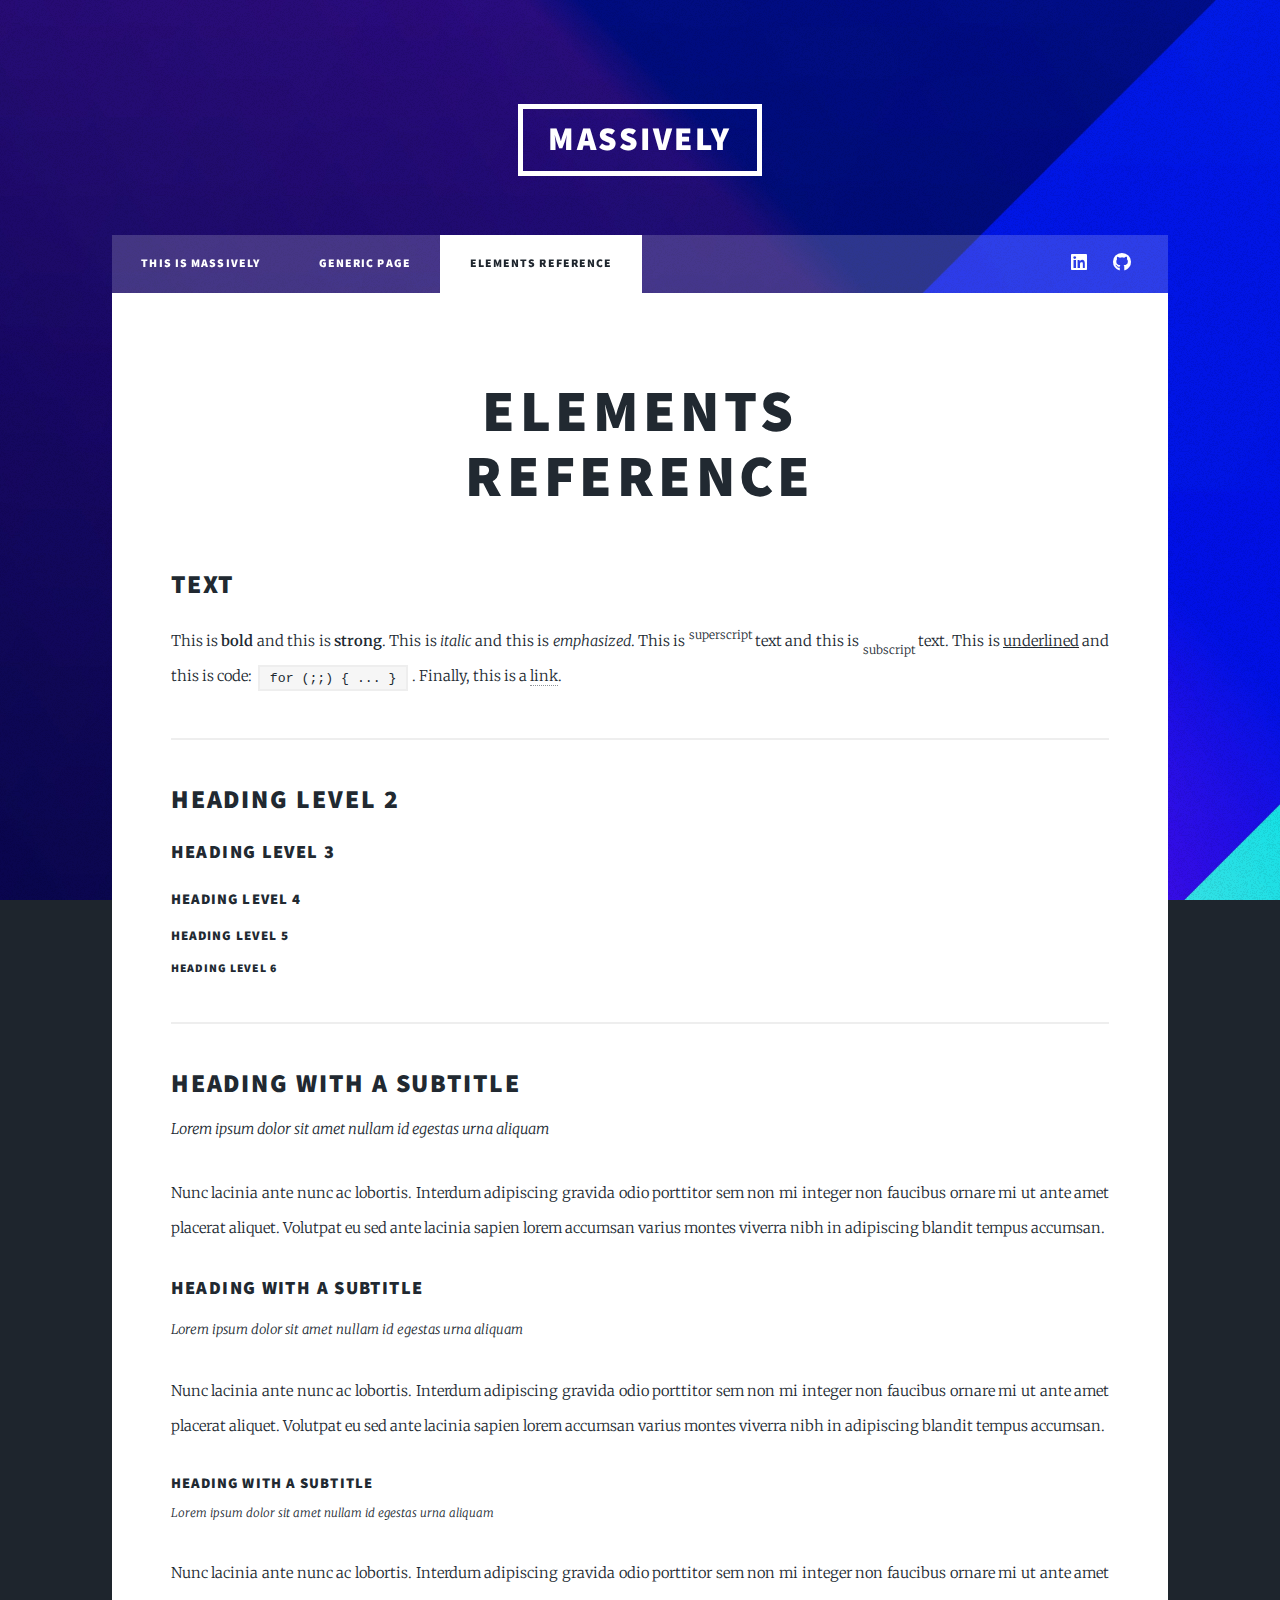
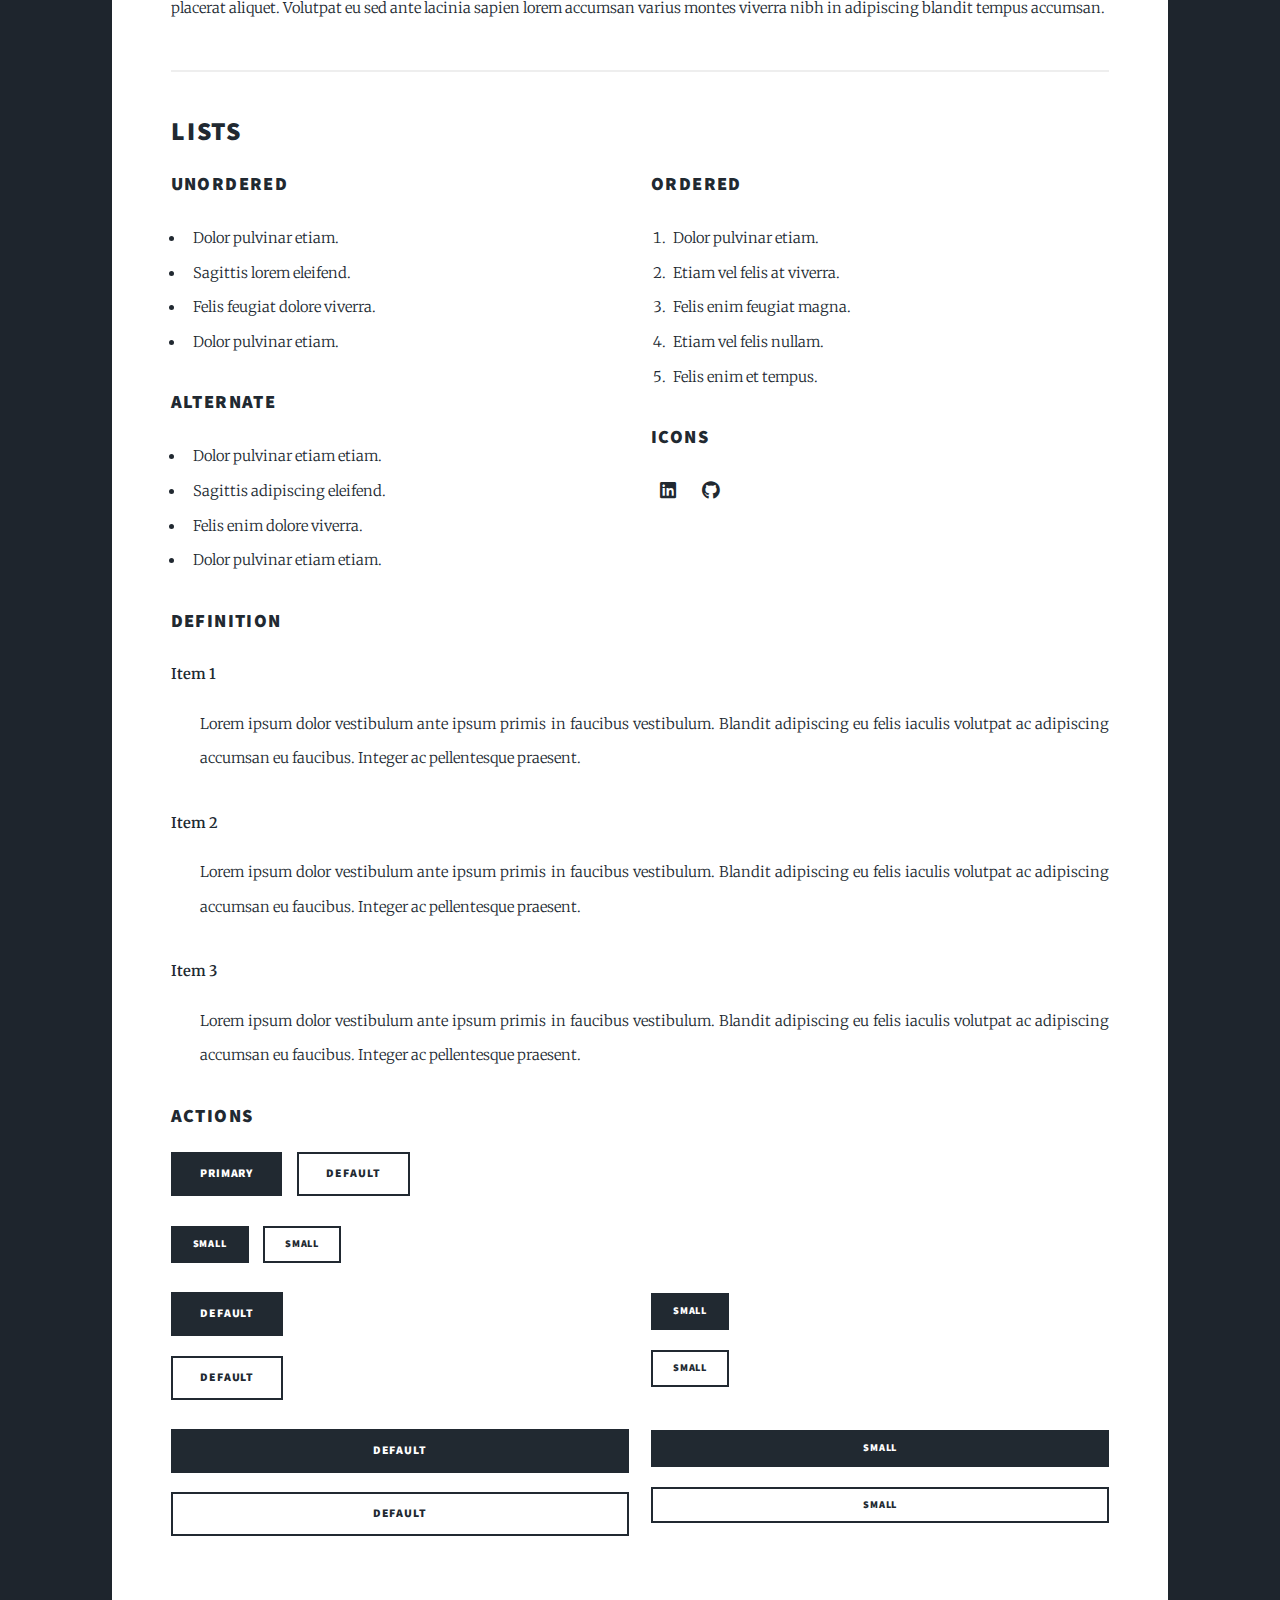
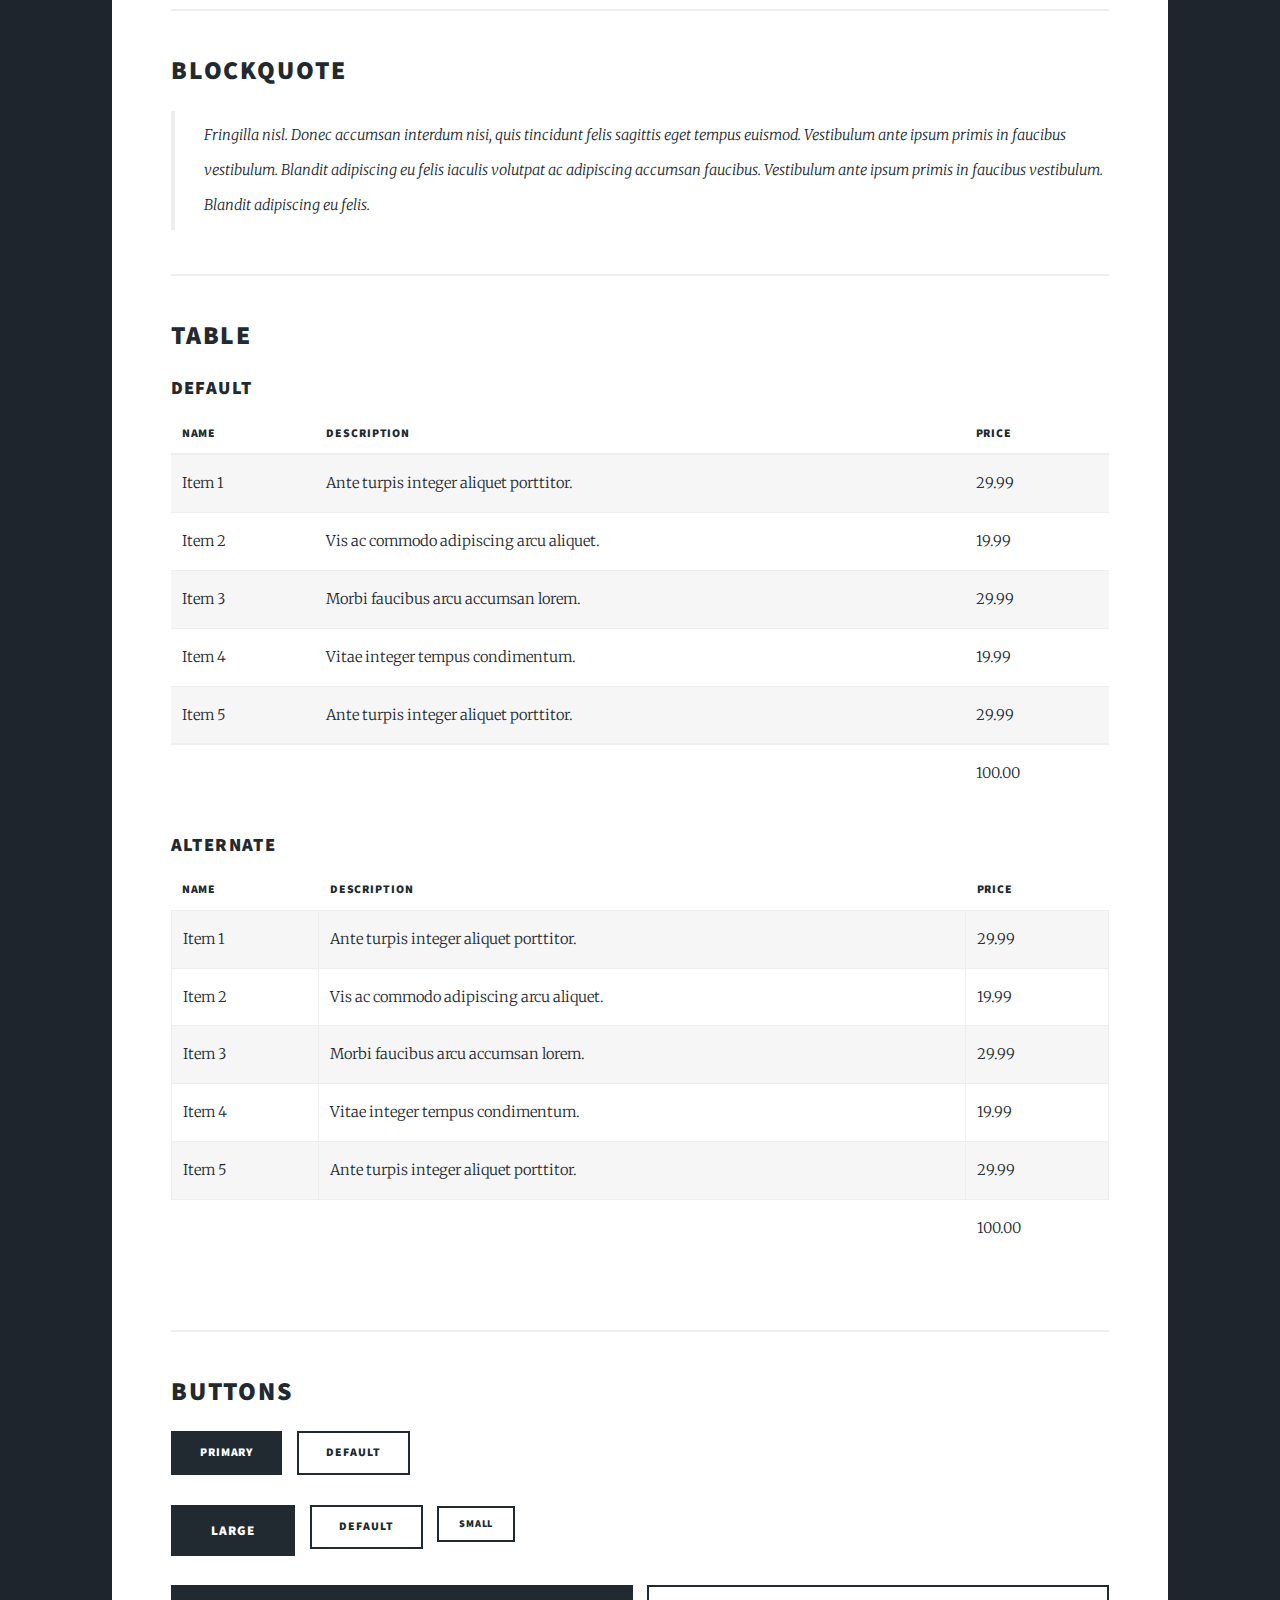
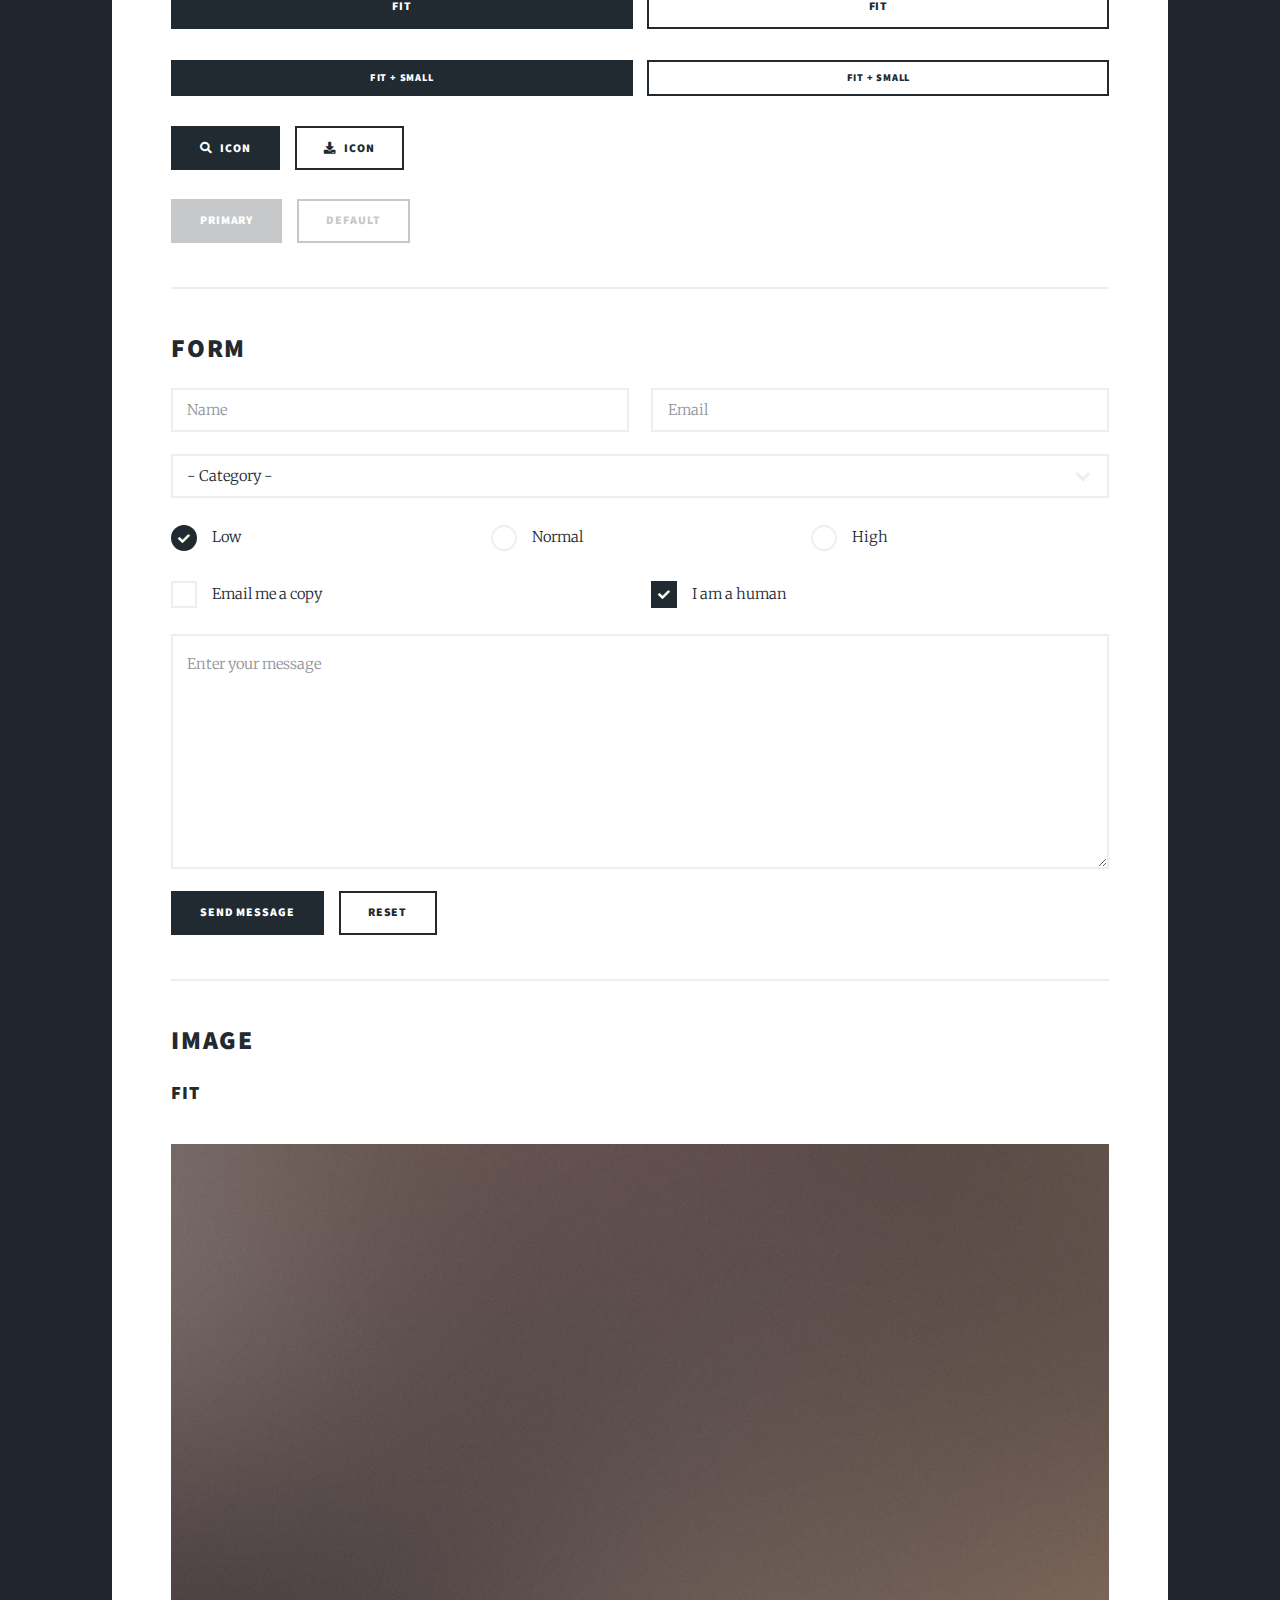
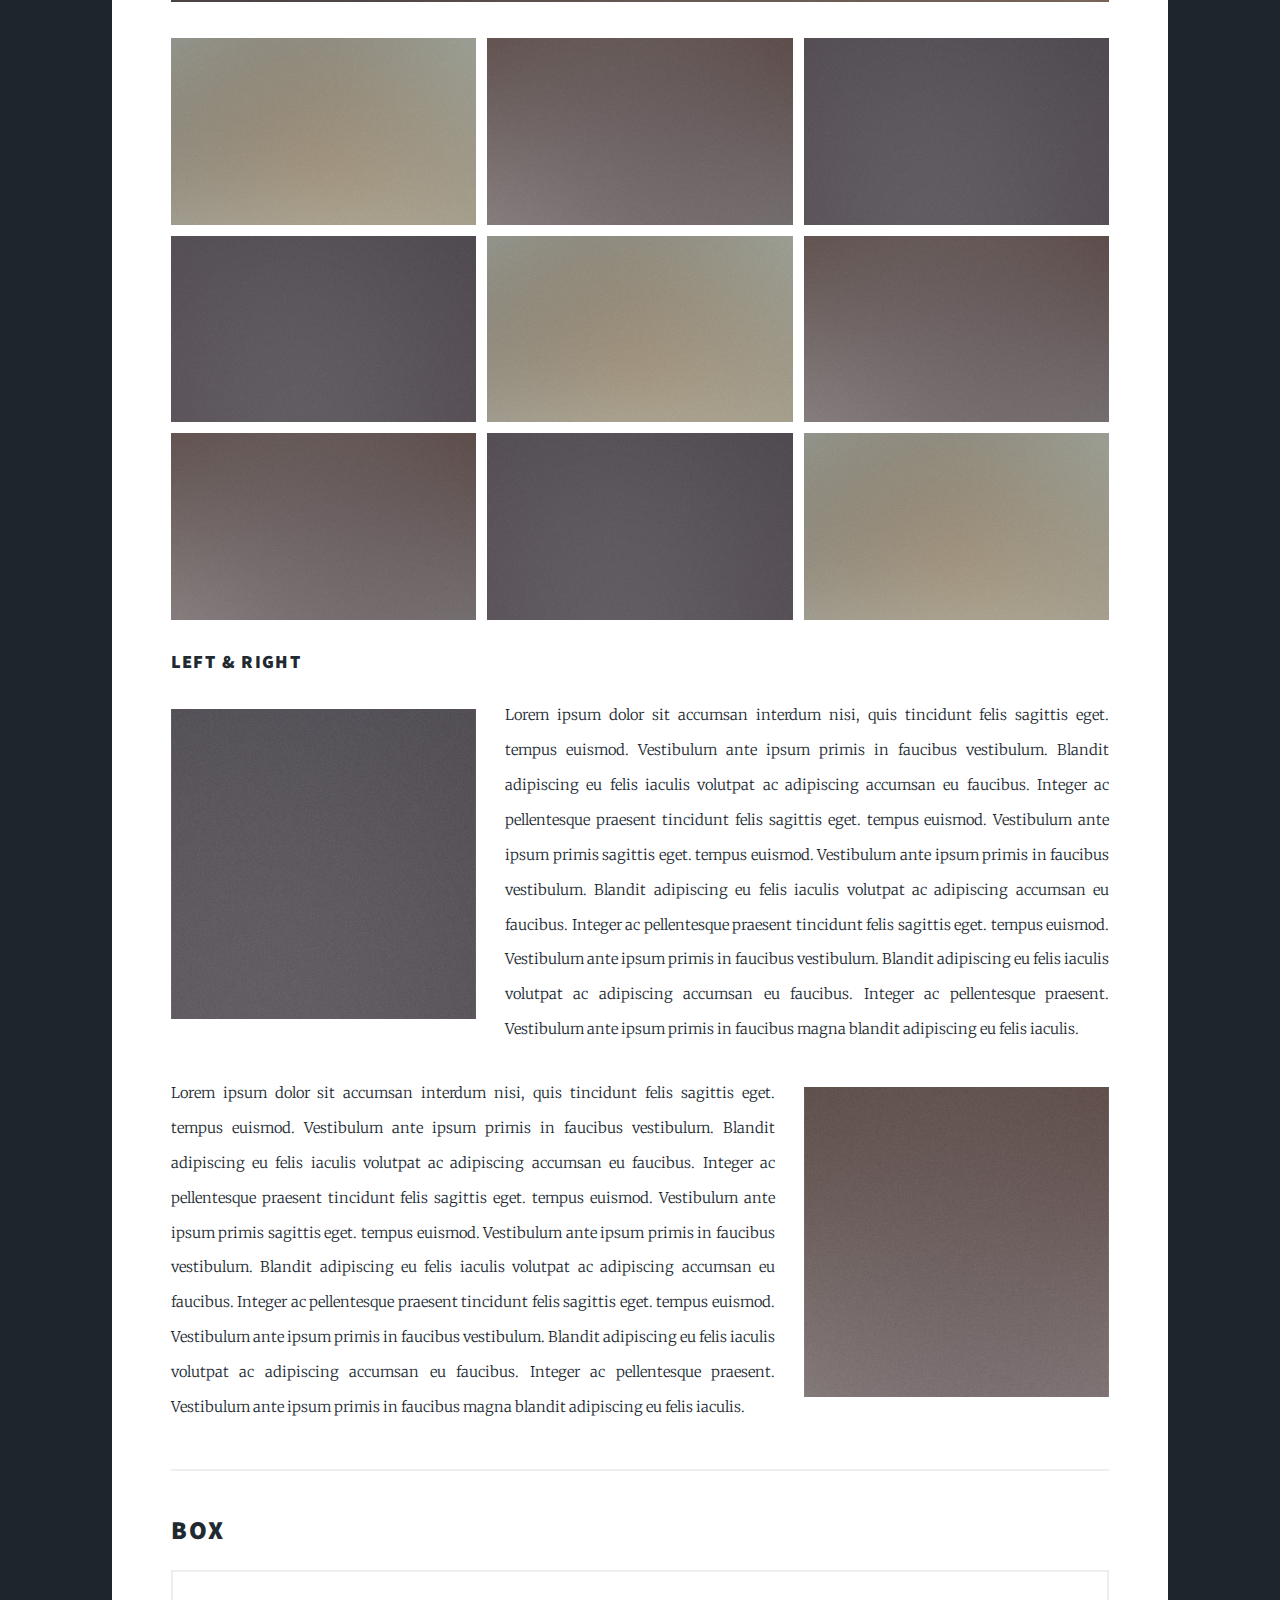
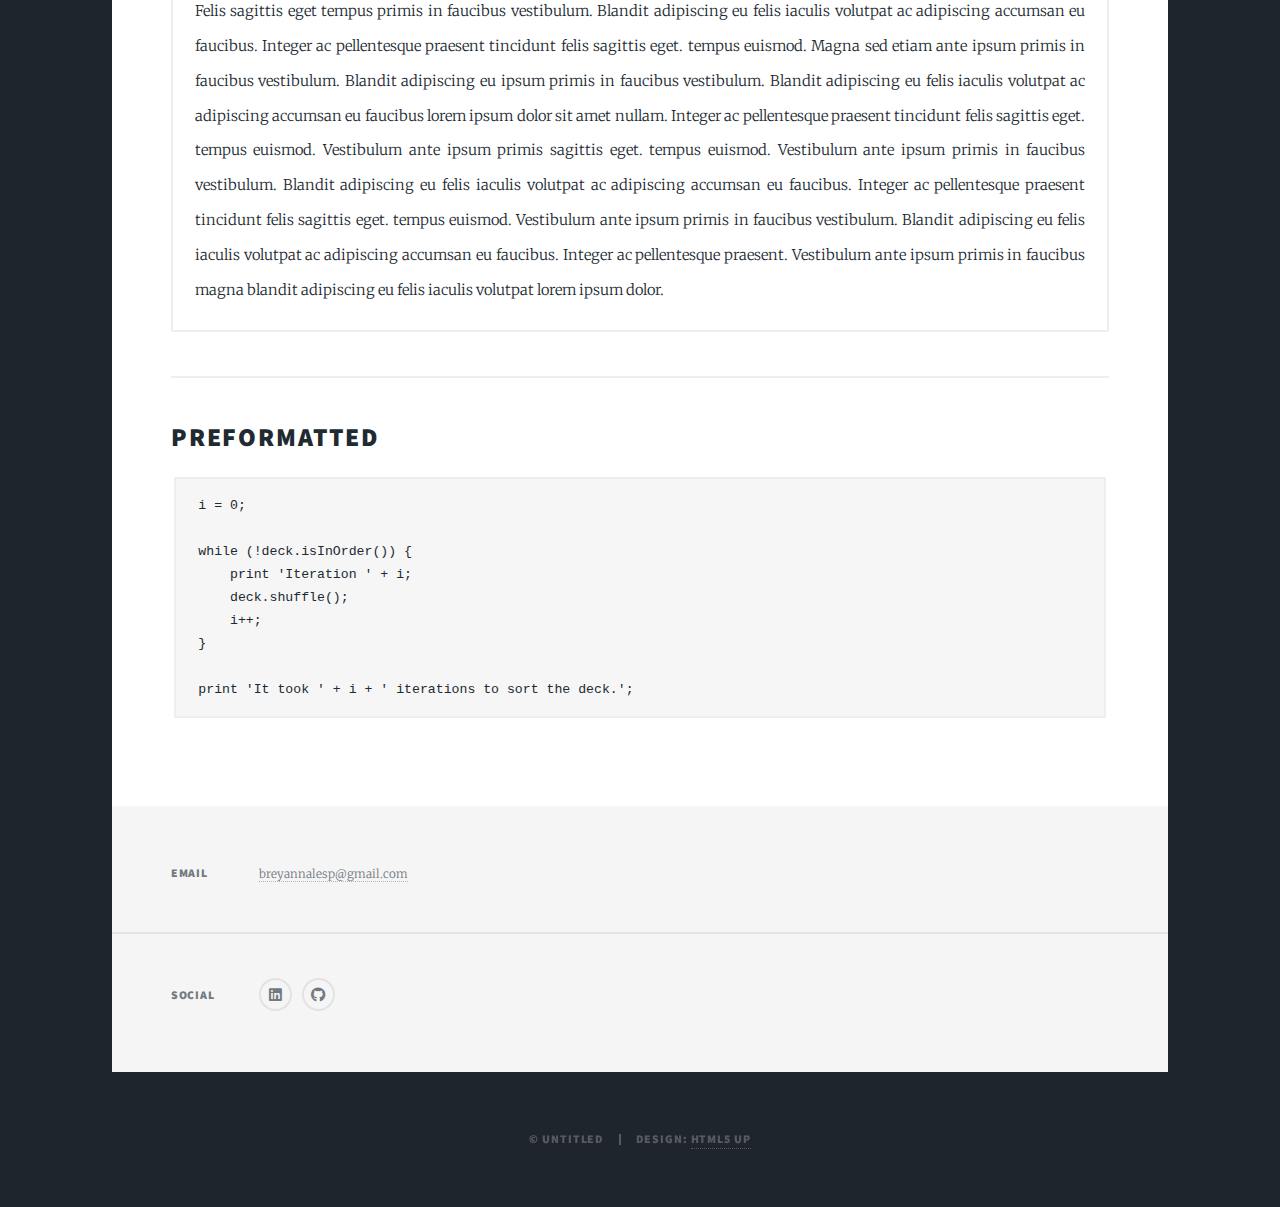
==== commit 37fe03e1: "updates" ====
--- a/elements.html
+++ b/elements.html
@@ -30,10 +30,8 @@
 							<li class="active"><a href="elements.html">Elements Reference</a></li>
 						</ul>
 						<ul class="icons">
-							<li><a href="#" class="icon brands fa-twitter"><span class="label">Twitter</span></a></li>
-							<li><a href="#" class="icon brands fa-facebook-f"><span class="label">Facebook</span></a></li>
-							<li><a href="#" class="icon brands fa-instagram"><span class="label">Instagram</span></a></li>
-							<li><a href="#" class="icon brands fa-github"><span class="label">GitHub</span></a></li>
+							<li><a href="https://www.linkedin.com/in/breyanna-lesperance-101868173" class="icon brands fa-linkedin"><span class="label">Linkedin</span></a></li>
+							<li><a href="https://github.com/breecodes" class="icon brands fa-github"><span class="label">GitHub</span></a></li>
 						</ul>
 					</nav>
 
@@ -113,20 +111,10 @@
 
 											<h3>Icons</h3>
 											<ul class="icons">
-												<li><a href="#" class="icon brands fa-twitter"><span class="label">Twitter</span></a></li>
-												<li><a href="#" class="icon brands fa-facebook-f"><span class="label">Facebook</span></a></li>
-												<li><a href="#" class="icon brands fa-instagram"><span class="label">Instagram</span></a></li>
-												<li><a href="#" class="icon brands fa-github"><span class="label">Github</span></a></li>
-												<li><a href="#" class="icon brands fa-dribbble"><span class="label">Dribbble</span></a></li>
-											</ul>
-											<ul class="icons alt">
-												<li><a href="#" class="icon brands alt fa-twitter"><span class="label">Twitter</span></a></li>
-												<li><a href="#" class="icon brands alt fa-facebook-f"><span class="label">Facebook</span></a></li>
-												<li><a href="#" class="icon brands alt fa-instagram"><span class="label">Instagram</span></a></li>
-												<li><a href="#" class="icon brands alt fa-github"><span class="label">Github</span></a></li>
-												<li><a href="#" class="icon brands alt fa-dribbble"><span class="label">Dribbble</span></a></li>
-											</ul>
-
+												<li><a href="https://www.linkedin.com/in/breyanna-lesperance-101868173" class="icon brands fa-linkedin"><span class="label">Linkedin</span></a></li>
+												<li><a href="https://github.com/breecodes" class="icon brands fa-github"><span class="label">GitHub</span></a></li>
+											</ul>
+									
 										</div>
 									</div>
 									<h3>Definition</h3>
@@ -431,48 +419,17 @@
 
 				<!-- Footer -->
 					<footer id="footer">
-						<section>
-							<form method="post" action="#">
-								<div class="fields">
-									<div class="field">
-										<label for="name">Name</label>
-										<input type="text" name="name" id="name" />
-									</div>
-									<div class="field">
-										<label for="email">Email</label>
-										<input type="text" name="email" id="email" />
-									</div>
-									<div class="field">
-										<label for="message">Message</label>
-										<textarea name="message" id="message" rows="3"></textarea>
-									</div>
-								</div>
-								<ul class="actions">
-									<li><input type="submit" value="Send Message" /></li>
-								</ul>
-							</form>
-						</section>
+						
 						<section class="split contact">
 							<section class="alt">
-								<h3>Address</h3>
-								<p>1234 Somewhere Road #87257<br />
-								Nashville, TN 00000-0000</p>
-							</section>
-							<section>
-								<h3>Phone</h3>
-								<p><a href="#">(000) 000-0000</a></p>
-							</section>
-							<section>
-								<h3>Email</h3>
-								<p><a href="#">info@untitled.tld</a></p>
+									<h3>Email</h3>
+								<p><a href="#">breyannalesp@gmail.com</a></p>
 							</section>
 							<section>
 								<h3>Social</h3>
 								<ul class="icons alt">
-									<li><a href="#" class="icon brands alt fa-twitter"><span class="label">Twitter</span></a></li>
-									<li><a href="#" class="icon brands alt fa-facebook-f"><span class="label">Facebook</span></a></li>
-									<li><a href="#" class="icon brands alt fa-instagram"><span class="label">Instagram</span></a></li>
-									<li><a href="#" class="icon brands alt fa-github"><span class="label">GitHub</span></a></li>
+									<li><a href="https://www.linkedin.com/in/breyanna-lesperance-101868173" class="icon brands fa-linkedin"><span class="label">Linkedin</span></a></li>
+									<li><a href="https://github.com/breecodes" class="icon brands fa-github"><span class="label">GitHub</span></a></li>
 								</ul>
 							</section>
 						</section>
--- a/assets/css/main.css
+++ b/assets/css/main.css
@@ -1,10 +1,10 @@
 @import url(fontawesome-all.min.css);
 @import url("https://fonts.googleapis.com/css?family=Merriweather:300,700,300italic,700italic|Source+Sans+Pro:900");
 
-/*
-	Massively by HTML5 UP
-	html5up.net | @ajlkn
-	Free for personal and commercial use under the CCA 3.0 license (html5up.net/license)
+/*
+	Massively by HTML5 UP
+	html5up.net | @ajlkn
+	Free for personal and commercial use under the CCA 3.0 license (html5up.net/license)
 */
 
 html, body, div, span, applet, object,
@@ -3234,7 +3234,7 @@
 			width: 100%;
 			height: 100%;
 			background-color: #212931;
-			background-image: url("../../images/overlay.png"), linear-gradient(0deg, rgba(0, 0, 0, 0.1), rgba(0, 0, 0, 0.1)), url("../../images/bg.jpg");
+			background-image: url("../../images/overlay.png"), linear-gradient(0deg, rgba(0, 0, 0, 0.1), rgba(0, 0, 0, 0.1)), url("../../images/mainbackground.jpeg");
 			background-size: auto,								auto,														100% auto;
 			background-position: center,								center,														top center;
 			background-repeat: repeat,								no-repeat,													no-repeat;
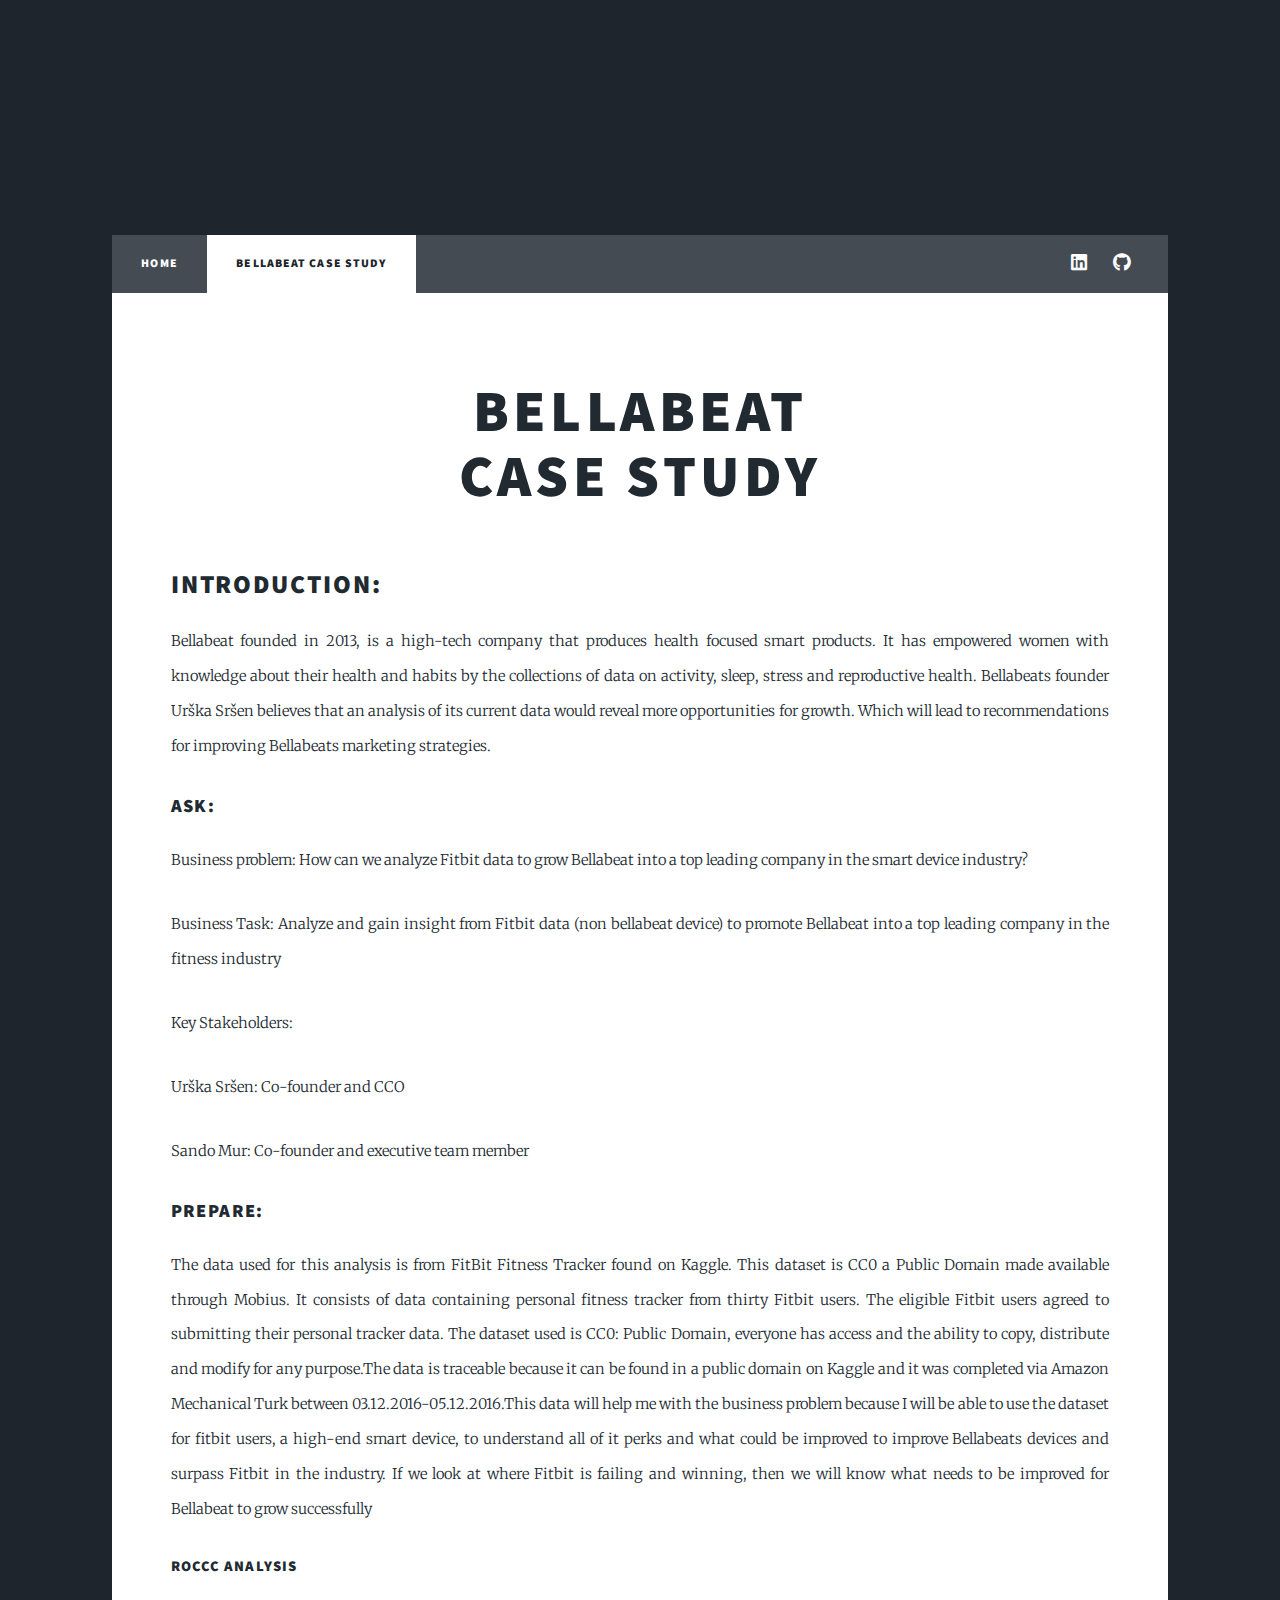
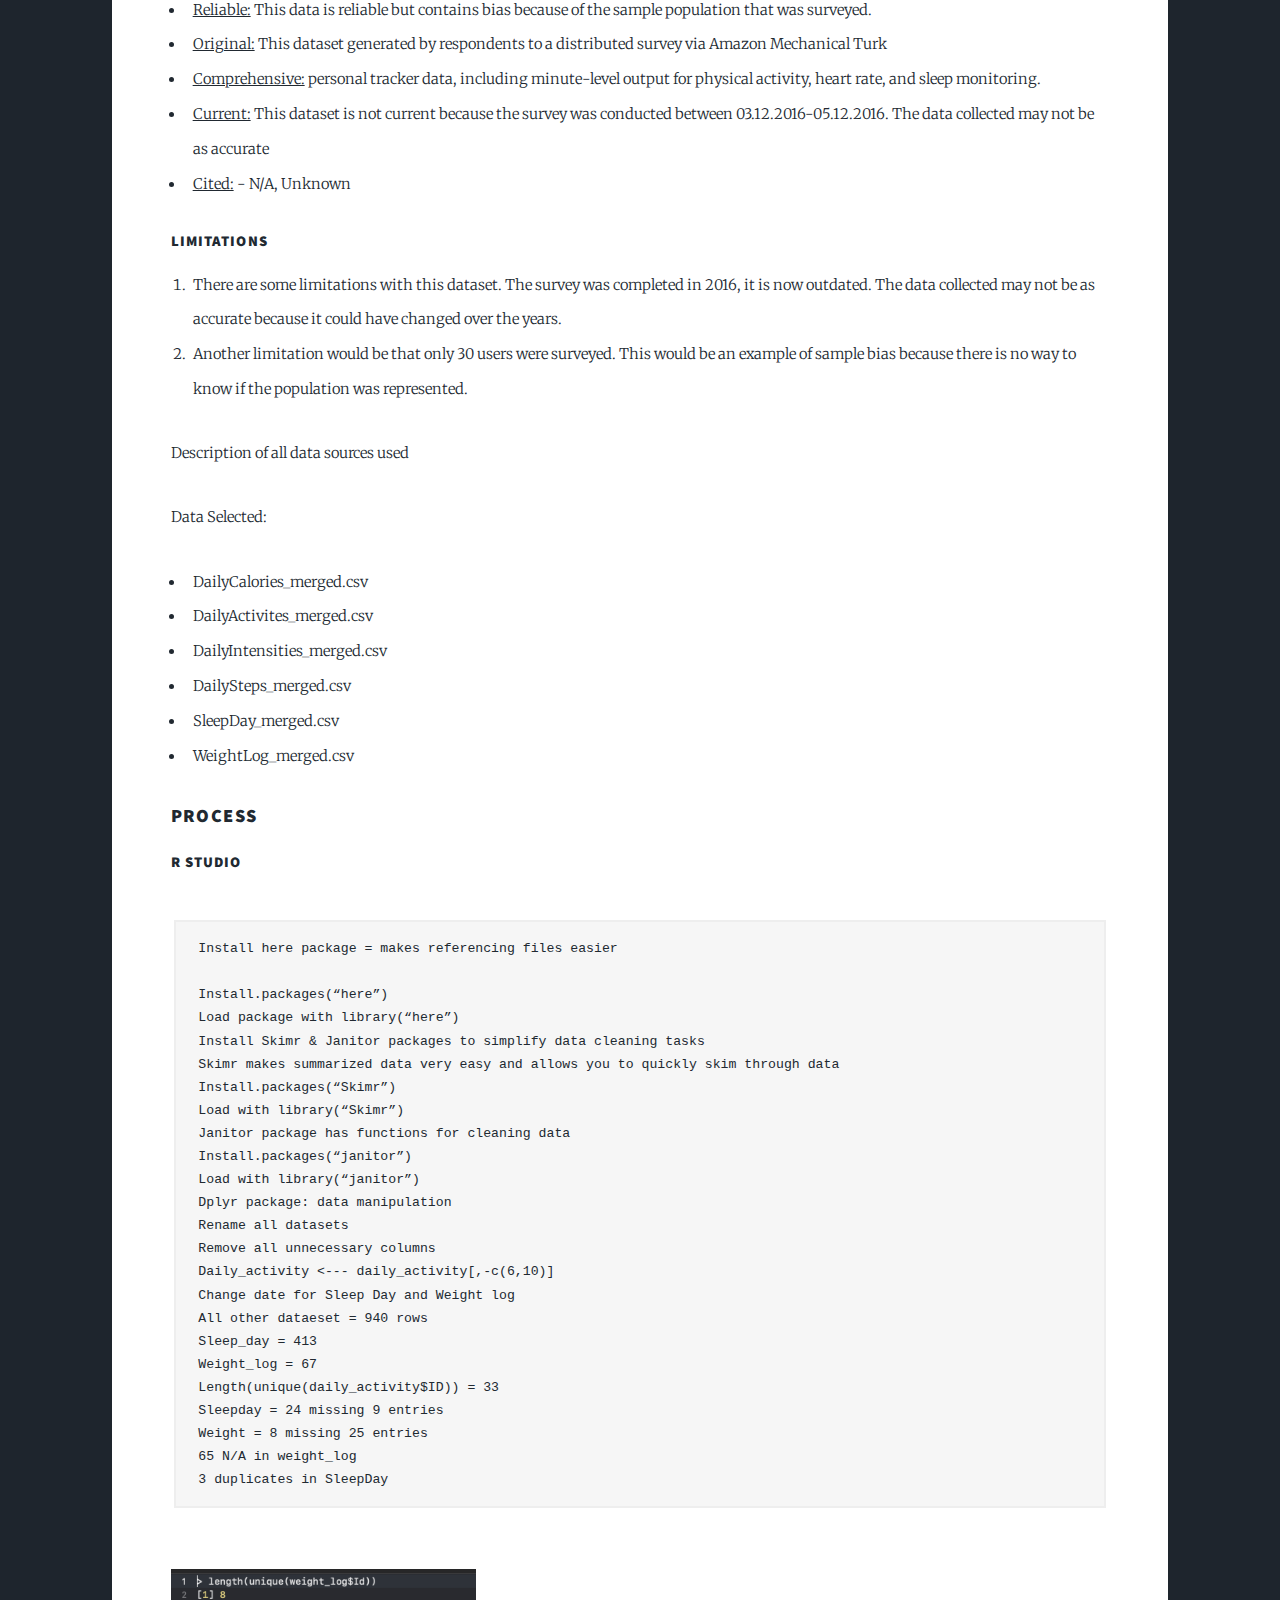
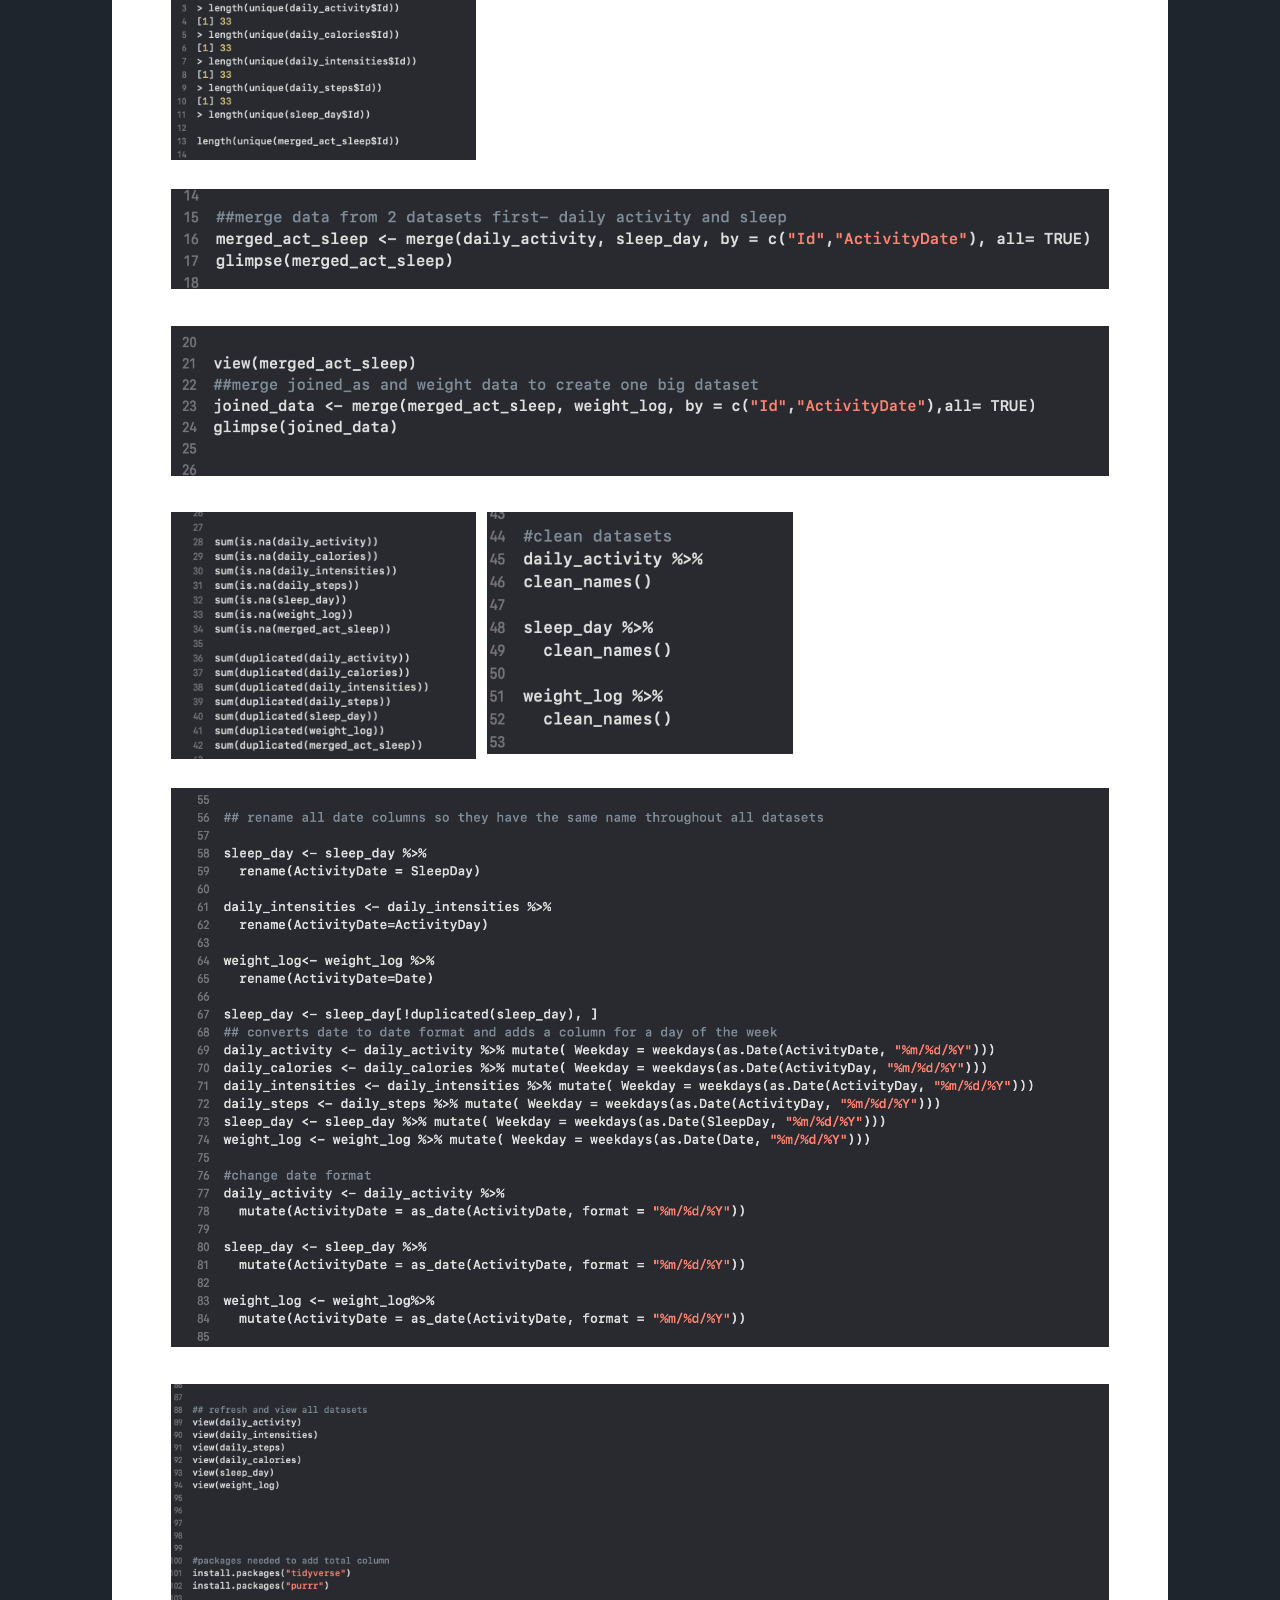
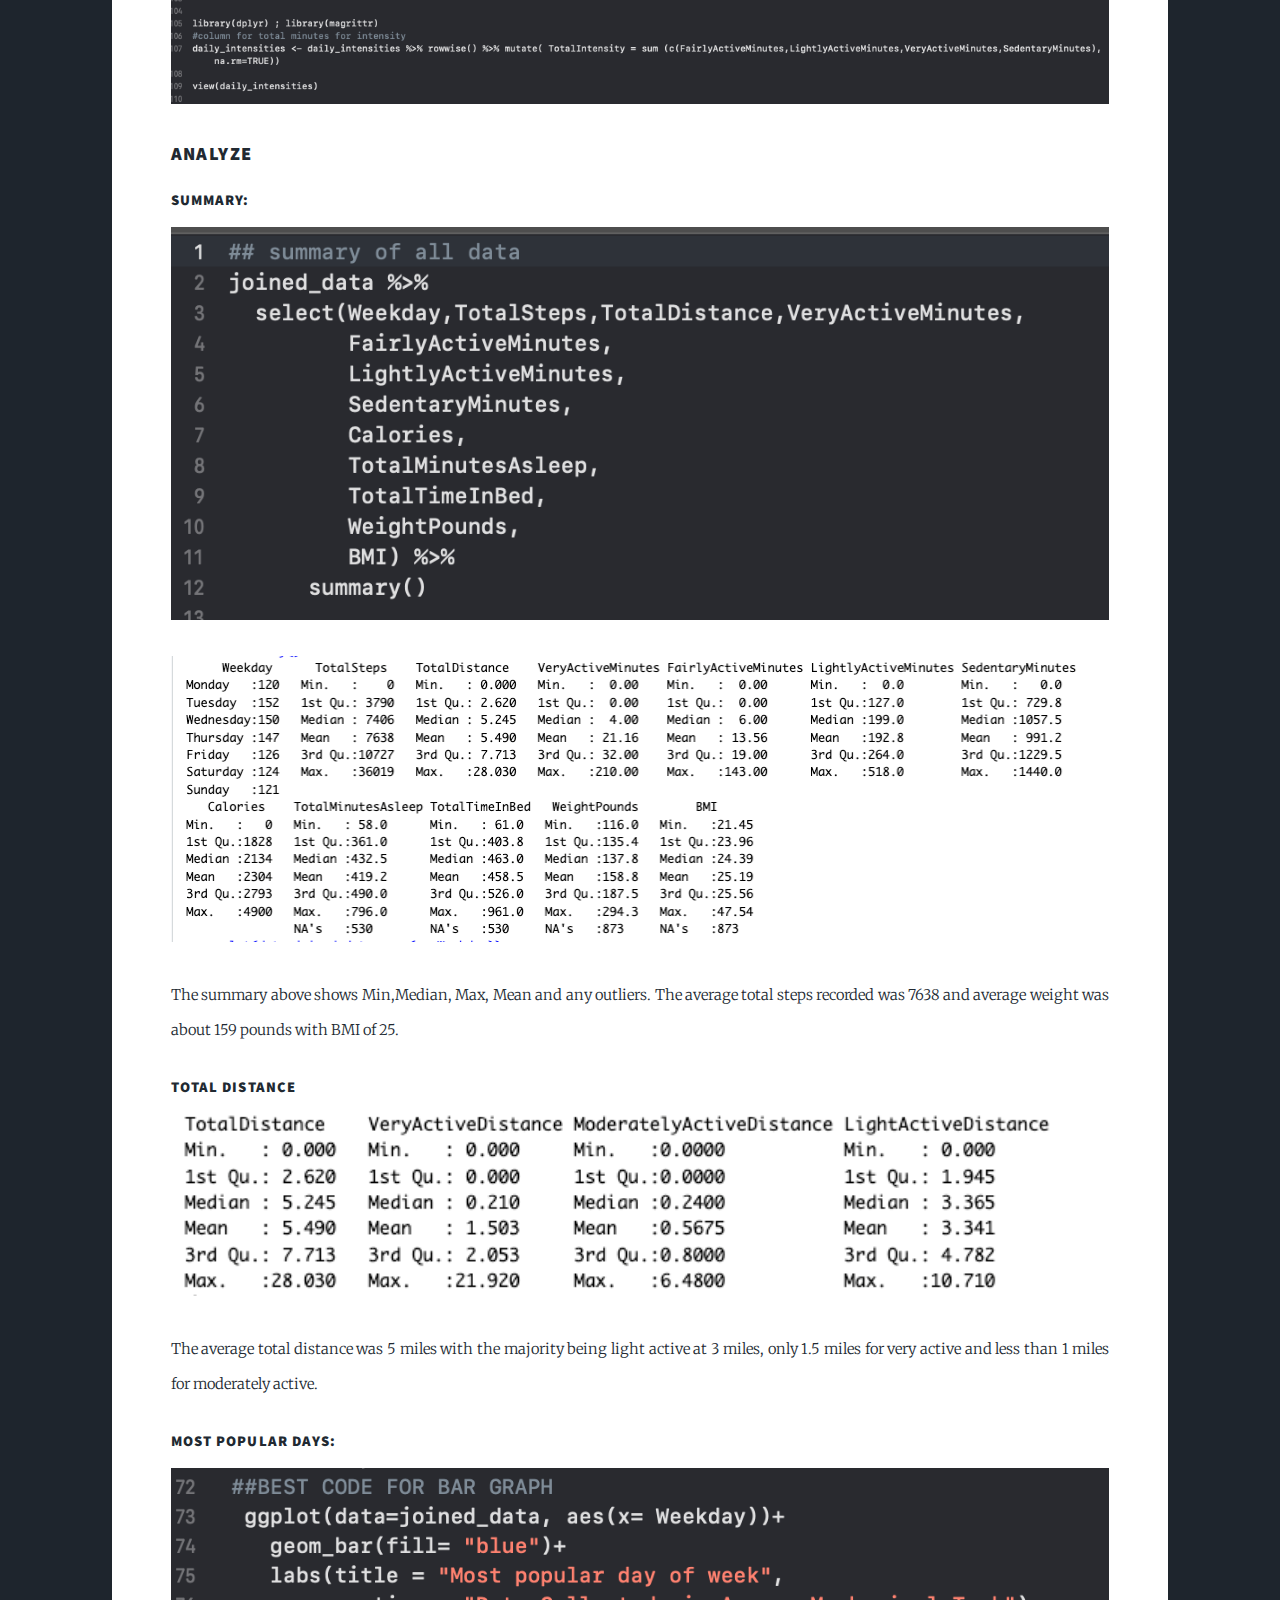
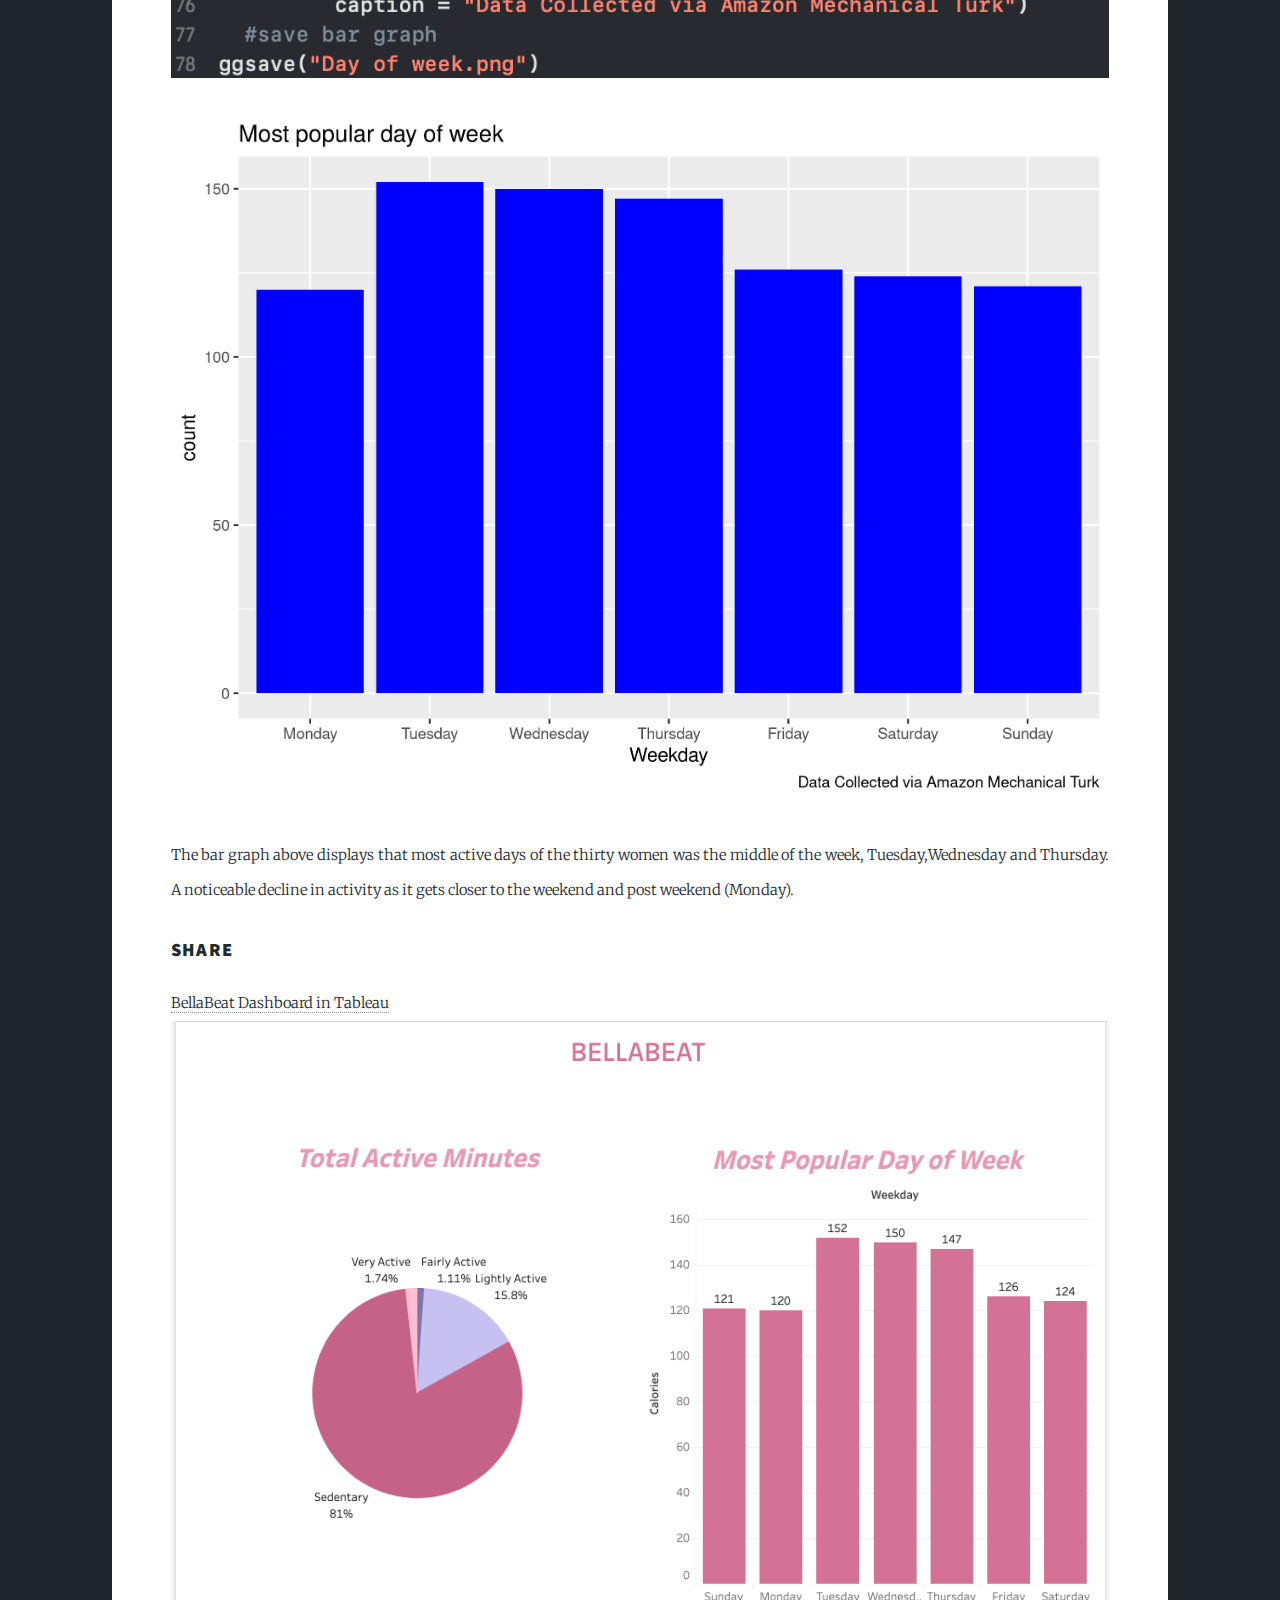
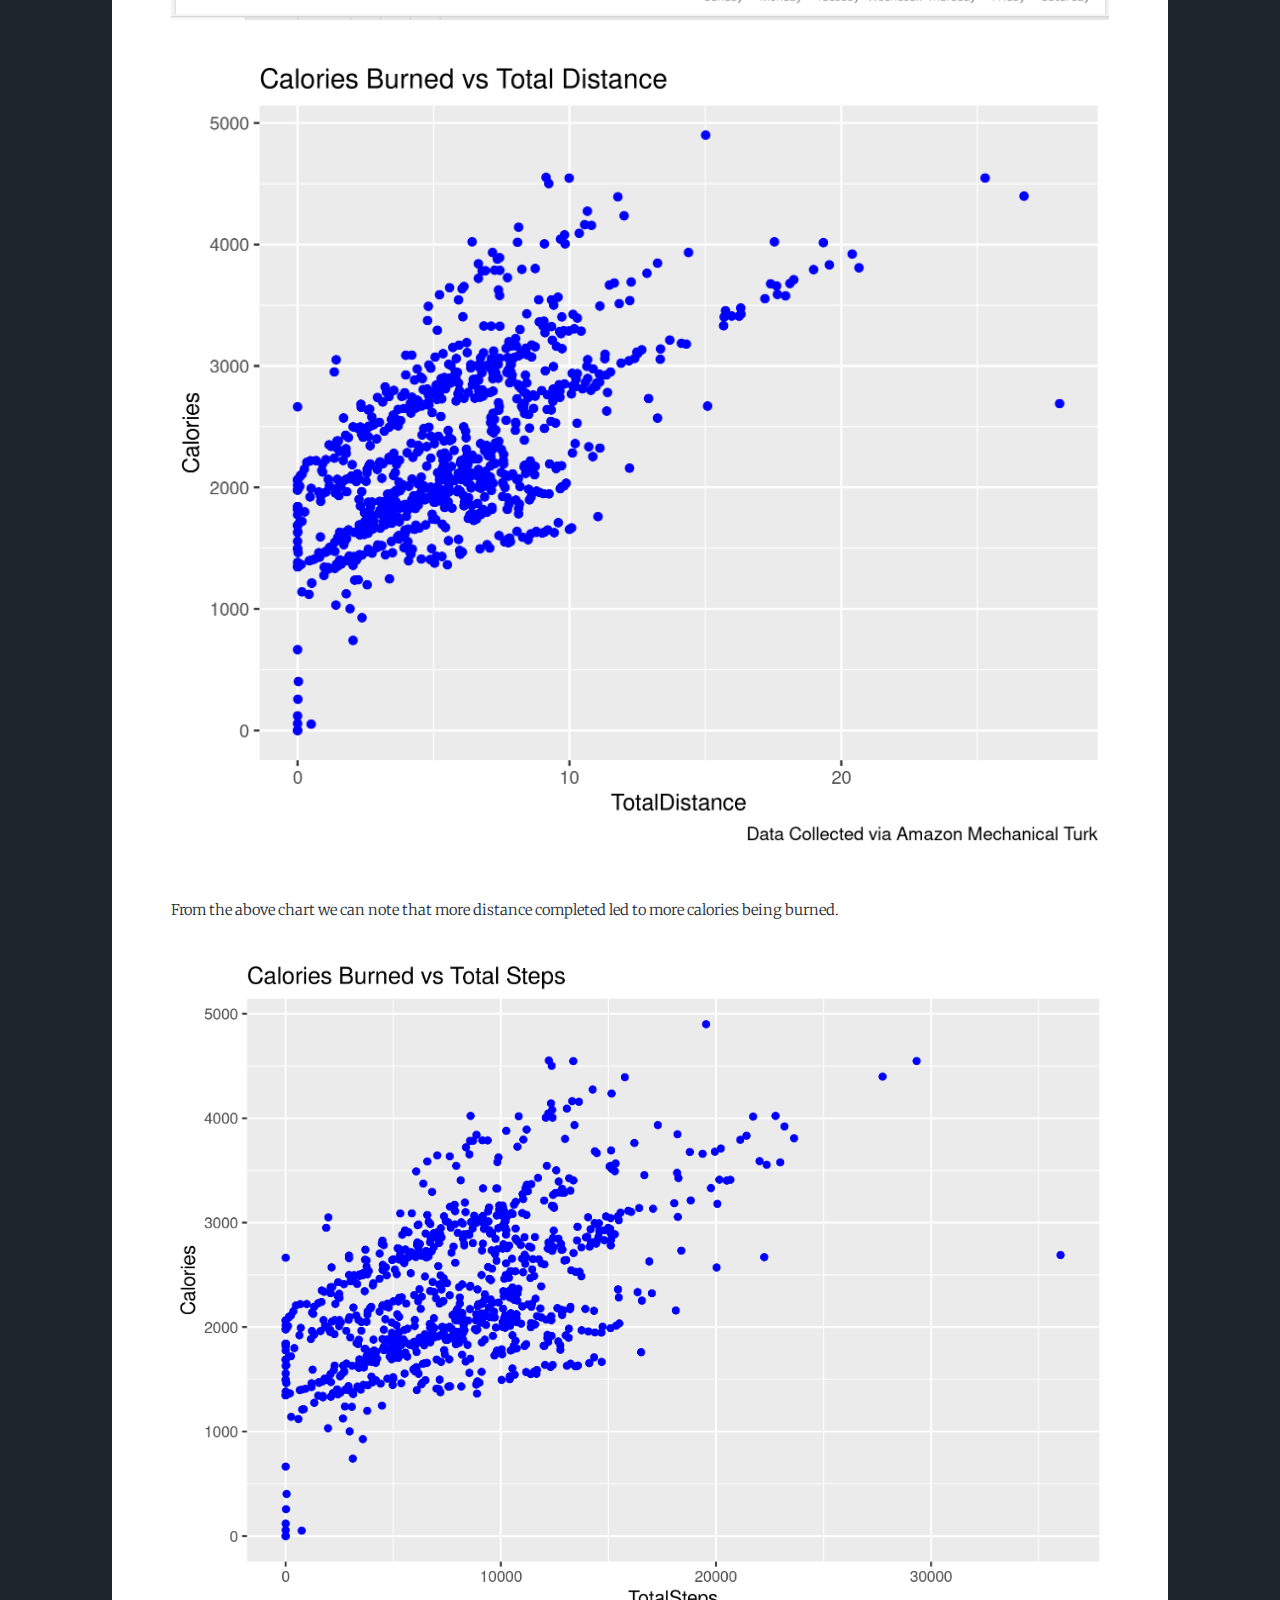
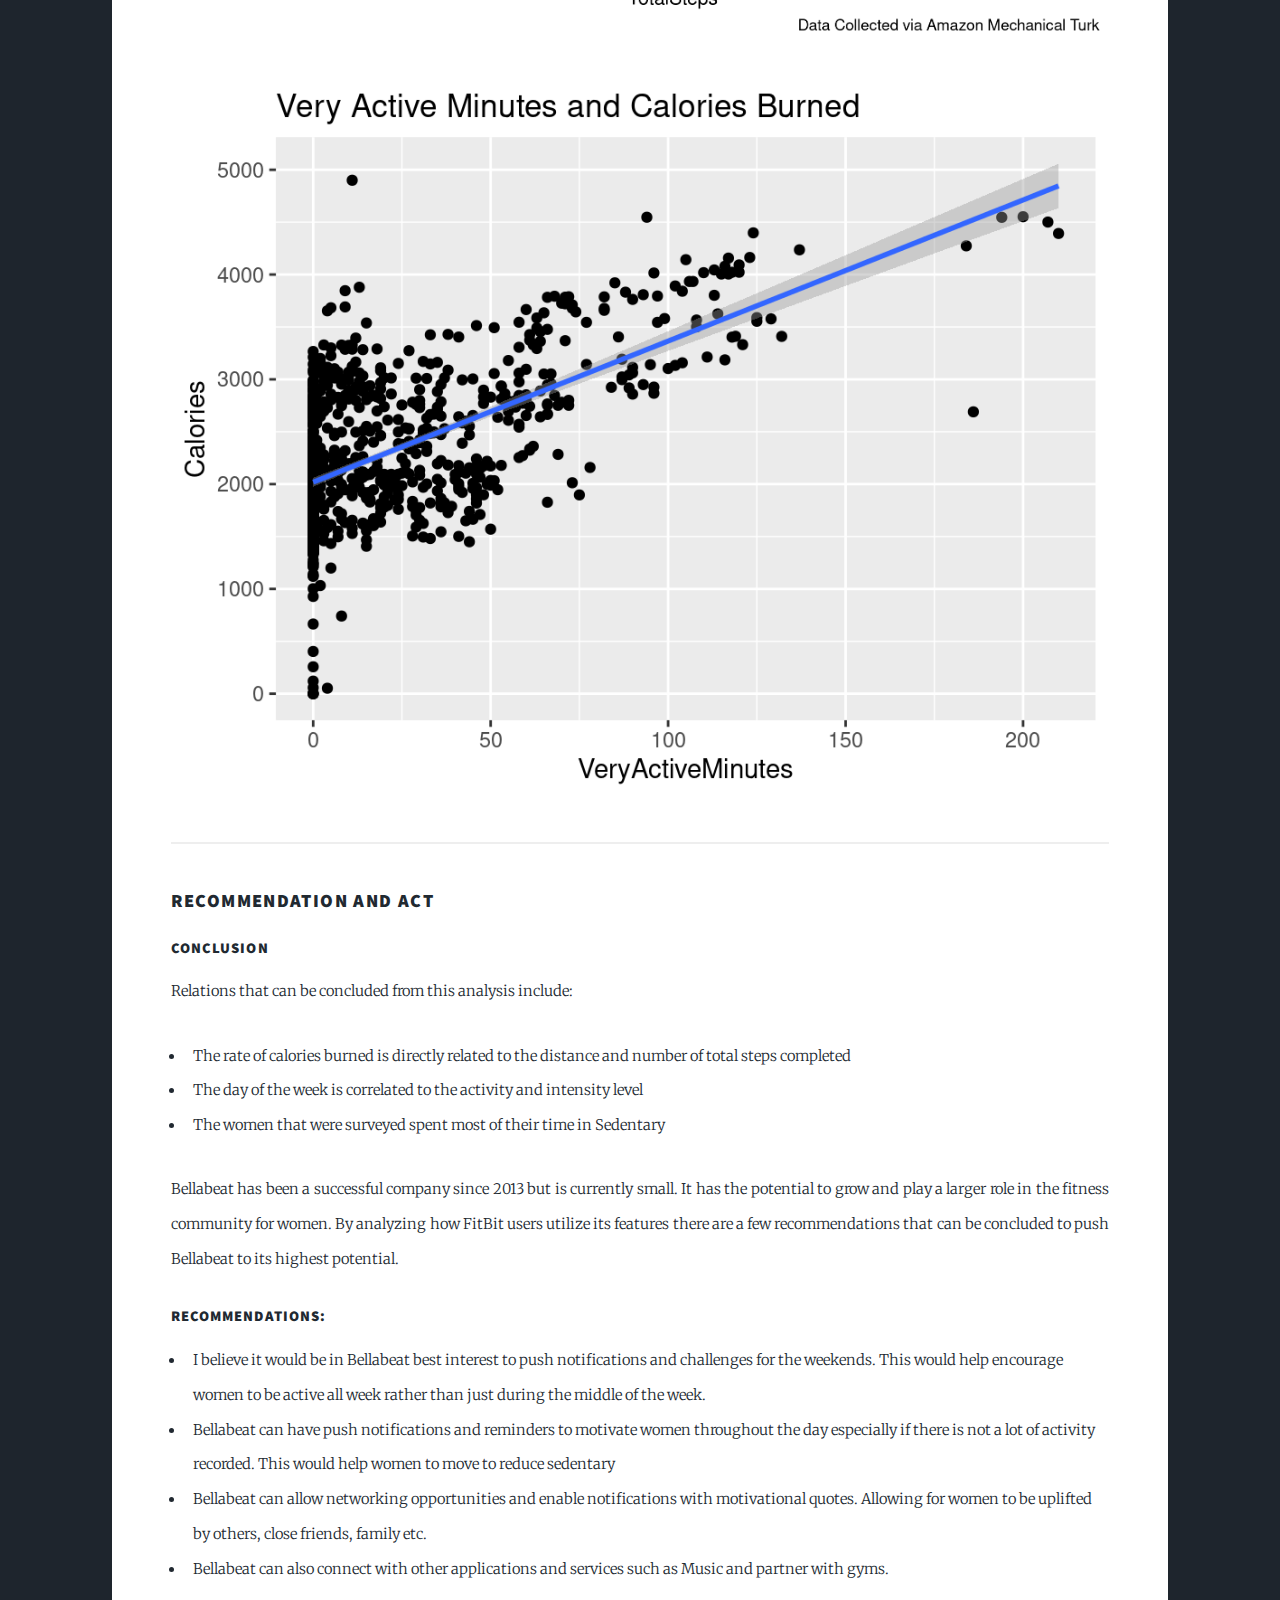
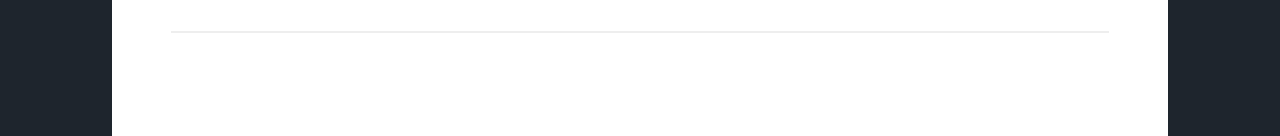
==== commit 26c0d883: "last changes" ====
--- a/elements.html
+++ b/elements.html
@@ -6,7 +6,7 @@
 -->
 <html>
 	<head>
-		<title>Elements Reference - Massively by HTML5 UP</title>
+		<title>BellaBeat Case Study</title>
 		<meta charset="utf-8" />
 		<meta name="viewport" content="width=device-width, initial-scale=1, user-scalable=no" />
 		<link rel="stylesheet" href="assets/css/main.css" />
@@ -19,15 +19,15 @@
 
 				<!-- Header -->
 					<header id="header">
-						<a href="index.html" class="logo">Massively</a>
+						<!--<a href="index.html" class="logo">Home</a> -->
 					</header>
 
 				<!-- Nav -->
 					<nav id="nav">
 						<ul class="links">
-							<li><a href="index.html">This is Massively</a></li>
-							<li><a href="generic.html">Generic Page</a></li>
-							<li class="active"><a href="elements.html">Elements Reference</a></li>
+							<li><a href="index.html">Home</a></li>
+							<!--<li><a href="generic.html">Generic Page</a></li> -->
+							<li class="active"><a href="elements.html">BellaBeat Case Study</a></li>
 						</ul>
 						<ul class="icons">
 							<li><a href="https://www.linkedin.com/in/breyanna-lesperance-101868173" class="icon brands fa-linkedin"><span class="label">Linkedin</span></a></li>
@@ -41,415 +41,202 @@
 						<!-- Post -->
 							<section class="post">
 								<header class="major">
-									<h1>Elements<br />
-									Reference</h1>
+									<h1>BellaBeat<br />
+									Case Study</h1>
 								</header>
 
 								<!-- Text stuff -->
-									<h2>Text</h2>
-									<p>This is <b>bold</b> and this is <strong>strong</strong>. This is <i>italic</i> and this is <em>emphasized</em>.
-									This is <sup>superscript</sup> text and this is <sub>subscript</sub> text.
-									This is <u>underlined</u> and this is code: <code>for (;;) { ... }</code>.
-									Finally, this is a <a href="#">link</a>.</p>
+									<h2>INTRODUCTION:</h2>
+									<p>Bellabeat founded in 2013, is a high-tech company that produces health focused smart products. 
+										It has empowered women with knowledge about their health and habits by the collections of data on activity, sleep, stress and reproductive health. 
+										Bellabeats founder Urška Sršen believes that an analysis of its current data would reveal more opportunities for growth. Which will lead to recommendations for improving Bellabeats marketing strategies. </p>
+									
+									<header>
+										<h3>ASK: </h3>
+										
+									</header>
+									<p>Business problem: How can we analyze Fitbit data to grow Bellabeat into a top leading company in the smart device industry? 
+
+ 
+
+										<p>Business Task: Analyze and gain insight from Fitbit data (non bellabeat device) to promote Bellabeat into a top leading company in the fitness industry </p>
+										
+										 
+										
+										<p>Key Stakeholders:</p>						 
+										
+										<p>Urška Sršen: Co-founder and CCO</p>						 
+										
+										<p>Sando Mur: Co-founder and executive team member</p>
+
+
+									<header>
+										<h3>PREPARE: </h3>
+										</header>
+
+											<p>The data used for this analysis is from FitBit Fitness Tracker found on Kaggle. This dataset is CC0 a Public Domain made available through Mobius. It consists of data containing personal fitness tracker from thirty Fitbit users. The eligible Fitbit users agreed to submitting their personal tracker data. The dataset used is CC0: Public Domain, everyone has access and the ability to copy, distribute and modify for any purpose.The data is traceable because it can be found in a public domain on Kaggle and it was completed via Amazon Mechanical Turk between 03.12.2016-05.12.2016.This data will help me with the business problem because I will be able to use the dataset for fitbit users, a high-end smart device, to understand all of it perks and what could be improved to improve Bellabeats devices and surpass Fitbit in the industry. If we look at where Fitbit is failing and winning, then we will know what needs to be improved for Bellabeat to grow successfully	</p>
+									
+									<h4>ROCCC Analysis </h4>
+									<div class="row"> </div>
+									<ul> 
+										<li> <u>Reliable:</u> This data is reliable but contains bias because of the sample population that was surveyed.  </li>
+
+										<li> <u>Original:</u> This dataset generated by respondents to a distributed survey via Amazon Mechanical Turk </li>
+										
+										<li> <u>Comprehensive:</u> personal tracker data, including minute-level output for physical activity, heart rate, and sleep monitoring. </li>
+										
+										<li> <u>Current:</u> This dataset is not current because the survey was conducted between 03.12.2016-05.12.2016. The data collected may not be as accurate </li>
+										
+										<li> <u>Cited:</u> - N/A, Unknown </li>
+
+									</ul>
+									<header>
+										<h4>LIMITATIONS</h4>
+										
+									</header>
+									<ol> 
+									<li> There are some limitations with this dataset. The survey was completed in 2016, it is now outdated. The data collected may not be as accurate because it could have changed over the years. </li>
+
+									<li>Another limitation would be that only 30 users were surveyed. This would be an example of sample bias because there is no way to know if the population was represented. </li>
+								
+									</ol>
+									<p>Description of all data sources used  </p>
+
+									<p>Data Selected: </p>
+									<div class="row"> </div>
+									<ul> 
+										<li> DailyCalories_merged.csv </li>
+										<li>DailyActivites_merged.csv </li>
+										<li>DailyIntensities_merged.csv  </li>
+										<li> DailySteps_merged.csv </li>
+										<li>SleepDay_merged.csv  </li>
+										<li>WeightLog_merged.csv  </li>
+									</ul>
+
+
+									<header>
+										<h3>PROCESS </h3>
+										<h4> R Studio </h4>
+										<pre>
+											<code>Install here package = makes referencing files easier 
+
+Install.packages(“here”) 
+Load package with library(“here”) 
+Install Skimr & Janitor packages to simplify data cleaning tasks 
+Skimr makes summarized data very easy and allows you to quickly skim through data 
+Install.packages(“Skimr”) 
+Load with library(“Skimr”) 
+Janitor package has functions for cleaning data 
+Install.packages(“janitor”) 
+Load with library(“janitor”) 
+Dplyr package: data manipulation  
+Rename all datasets 
+Remove all unnecessary columns  
+Daily_activity <--- daily_activity[,-c(6,10)] 
+Change date for Sleep Day and Weight log 
+All other dataeset = 940 rows 
+Sleep_day = 413 
+Weight_log = 67  
+Length(unique(daily_activity$ID)) = 33 
+Sleepday = 24 missing 9 entries 
+Weight = 8 missing 25 entries 
+65 N/A in weight_log 
+3 duplicates in SleepDay 
+</code>
+</pre>
+				
+										<div class="box alt">
+											<div class="row gtr-50 gtr-uniform">
+										<div class="col-4"><span class="image fit"><img src="images/bbcasephoto1.jpg" alt="" /></span></div>
+									</div>
+								</div>
+								
+										<div class="col-4"><span class="image fit"><img src="images/bbcasephoto2.jpg" alt="" /></span></div>
+										<div class="col-4"><span class="image fit"><img src="images/bbcasephoto3.jpg" alt="" /></span></div>
+										<div class="box alt">
+											<div class="row gtr-50 gtr-uniform">
+										<div class="col-4"><span class="image fit"><img src="images/bbcasephoto4.jpg" alt="" /></span></div>
+										<div class="col-4"><span class="image fit"><img src="images/bbcasephoto5.jpg" alt="" /></span></div>
+									</div>
+								</div>
+
+										<div class="col-4"><span class="image fit"><img src="images/bbcasephoto6.jpg" alt="" /></span></div>
+										<div class="col-4"><span class="image fit"><img src="images/bbcasephoto7.jpg" alt="" /></span></div>
+								
+									</header>
+
+									
+
+									<header>
+										<h3>ANALYZE </h3>
+										<h4> Summary: </h4>
+										
+										<div class="col-4"><span class="image fit"><img src="images/bbcasephoto8.jpg" alt="" /></span></div>
+										<div class="col-4"><span class="image fit"><img src="images/bbcasephoto9.jpg" alt="" /></span></div>
+									
+
+										
+									</header>
+									<p>The summary above shows Min,Median, Max, Mean and any outliers. The average total steps recorded was 7638 and average weight was about 159 pounds with BMI of 25. </p>
+
+									<h4> Total Distance</h4>
+									<div class="col-4"><span class="image fit"><img src="images/bbcasephoto10.jpg" alt="" /></span></div>
+									<p> The average total distance was 5 miles with the majority being light active at 3 miles, only 1.5 miles for very active and less than 1 miles for moderately active.  </p>
+									
+									<h4>Most Popular Days:  </h4>
+									<div class="col-4"><span class="image fit"><img src="images/bbcasephoto11.jpg" alt="" /></span></div>
+									<div class="col-4"><span class="image fit"><img src="images/most pop day of week.png" alt="" /></span></div>
+									<p>The bar graph above displays that most active days of the thirty women was the middle of the week, Tuesday,Wednesday and Thursday. A noticeable decline in activity as it gets closer to the weekend and post weekend (Monday).  </p>
+									
+									<header>
+										<h3>SHARE </h3>
+										<!-- Link to Tableu-->
+										<a href="https://public.tableau.com/views/BellabeatStudyAnalysis/Dashboard1?:language=en-US&:display_count=n&:origin=viz_share_link">BellaBeat Dashboard in Tableau</a>
+										
+									</header>
+									<div class="col-4"><span class="image fit"><img src="images/Screen Shot 2023-01-23 at 9.49.59 PM.png" alt="" /></span></div>
+									<div class="col-4"><span class="image fit"><img src="images/cal burn vs total distance.png" alt="" /></span></div>
+									
+									
+									<p> From the above chart we can note that more distance completed led to more calories being burned. </p>
+
+									<div class="col-4"><span class="image fit"><img src="images/Calories Burned vs total steps.png" alt="" /></span></div>
+									<div class="col-4"><span class="image fit"><img src="images/veryactiveminvscalburned.png" alt="" /></span></div>
+
+
+
+									
+
 									<hr />
-									<h2>Heading Level 2</h2>
-									<h3>Heading Level 3</h3>
-									<h4>Heading Level 4</h4>
-									<h5>Heading Level 5</h5>
-									<h6>Heading Level 6</h6>
+									<header>
+										<h3>RECOMMENDATION AND ACT </h3>
+										<h4> Conclusion</h4>
+										
+									</header>
+									<p>Relations that can be concluded from this analysis include: </p>
+
+									<ul>
+
+										<li> The rate of calories burned is directly related to the distance and number of total steps completed </li>
+										<li> The day of the week is correlated to the activity and intensity level </li>
+										<li> The women that were surveyed spent most of their time in Sedentary  </li>
+
+										
+
+									</ul>
+									<p>Bellabeat has been a successful company since 2013 but is currently small. It has the potential to grow and play a larger role in the fitness community for women. By analyzing how FitBit users utilize its features there are a few recommendations that can be concluded to push Bellabeat to its highest potential.   </p>
+									<h4>Recommendations: </h4>
+									<ul>
+										<li>I believe it would be in Bellabeat best interest to push notifications and challenges for the weekends. This would help encourage women to be active all week rather than just during the middle of the week. </li>
+										<li>Bellabeat can have push notifications and reminders to motivate women throughout the day especially if there is not a lot of activity recorded. This would help women to move to reduce sedentary  </li>
+										<li>Bellabeat can allow networking opportunities and enable notifications with motivational quotes. Allowing for women to be uplifted by others, close friends, family etc.  </li>
+										<li>Bellabeat can also connect with other applications and services such as Music and partner with gyms.  </li>
+
+
+
+									</ul>
 									<hr />
-									<header>
-										<h2>Heading with a Subtitle</h2>
-										<p>Lorem ipsum dolor sit amet nullam id egestas urna aliquam</p>
-									</header>
-									<p>Nunc lacinia ante nunc ac lobortis. Interdum adipiscing gravida odio porttitor sem non mi integer non faucibus ornare mi ut ante amet placerat aliquet. Volutpat eu sed ante lacinia sapien lorem accumsan varius montes viverra nibh in adipiscing blandit tempus accumsan.</p>
-									<header>
-										<h3>Heading with a Subtitle</h3>
-										<p>Lorem ipsum dolor sit amet nullam id egestas urna aliquam</p>
-									</header>
-									<p>Nunc lacinia ante nunc ac lobortis. Interdum adipiscing gravida odio porttitor sem non mi integer non faucibus ornare mi ut ante amet placerat aliquet. Volutpat eu sed ante lacinia sapien lorem accumsan varius montes viverra nibh in adipiscing blandit tempus accumsan.</p>
-									<header>
-										<h4>Heading with a Subtitle</h4>
-										<p>Lorem ipsum dolor sit amet nullam id egestas urna aliquam</p>
-									</header>
-									<p>Nunc lacinia ante nunc ac lobortis. Interdum adipiscing gravida odio porttitor sem non mi integer non faucibus ornare mi ut ante amet placerat aliquet. Volutpat eu sed ante lacinia sapien lorem accumsan varius montes viverra nibh in adipiscing blandit tempus accumsan.</p>
-
-									<hr />
-
-								<!-- Lists -->
-									<h2>Lists</h2>
-									<div class="row">
-										<div class="col-6 col-12-small">
-
-											<h3>Unordered</h3>
-											<ul>
-												<li>Dolor pulvinar etiam.</li>
-												<li>Sagittis lorem eleifend.</li>
-												<li>Felis feugiat dolore viverra.</li>
-												<li>Dolor pulvinar etiam.</li>
-											</ul>
-
-											<h3>Alternate</h3>
-											<ul class="alt">
-												<li>Dolor pulvinar etiam etiam.</li>
-												<li>Sagittis adipiscing eleifend.</li>
-												<li>Felis enim dolore viverra.</li>
-												<li>Dolor pulvinar etiam etiam.</li>
-											</ul>
-
-										</div>
-										<div class="col-6 col-12-small">
-
-											<h3>Ordered</h3>
-											<ol>
-												<li>Dolor pulvinar etiam.</li>
-												<li>Etiam vel felis at viverra.</li>
-												<li>Felis enim feugiat magna.</li>
-												<li>Etiam vel felis nullam.</li>
-												<li>Felis enim et tempus.</li>
-											</ol>
-
-											<h3>Icons</h3>
-											<ul class="icons">
-												<li><a href="https://www.linkedin.com/in/breyanna-lesperance-101868173" class="icon brands fa-linkedin"><span class="label">Linkedin</span></a></li>
-												<li><a href="https://github.com/breecodes" class="icon brands fa-github"><span class="label">GitHub</span></a></li>
-											</ul>
-									
-										</div>
-									</div>
-									<h3>Definition</h3>
-									<dl>
-										<dt>Item 1</dt>
-										<dd>
-											<p>Lorem ipsum dolor vestibulum ante ipsum primis in faucibus vestibulum. Blandit adipiscing eu felis iaculis volutpat ac adipiscing accumsan eu faucibus. Integer ac pellentesque praesent.</p>
-										</dd>
-										<dt>Item 2</dt>
-										<dd>
-											<p>Lorem ipsum dolor vestibulum ante ipsum primis in faucibus vestibulum. Blandit adipiscing eu felis iaculis volutpat ac adipiscing accumsan eu faucibus. Integer ac pellentesque praesent.</p>
-										</dd>
-										<dt>Item 3</dt>
-										<dd>
-											<p>Lorem ipsum dolor vestibulum ante ipsum primis in faucibus vestibulum. Blandit adipiscing eu felis iaculis volutpat ac adipiscing accumsan eu faucibus. Integer ac pellentesque praesent.</p>
-										</dd>
-									</dl>
-
-									<h3>Actions</h3>
-									<ul class="actions">
-										<li><a href="#" class="button primary">Primary</a></li>
-										<li><a href="#" class="button">Default</a></li>
-									</ul>
-									<ul class="actions small">
-										<li><a href="#" class="button primary small">Small</a></li>
-										<li><a href="#" class="button small">Small</a></li>
-									</ul>
-									<div class="row">
-										<div class="col-6 col-12-small">
-											<ul class="actions stacked">
-												<li><a href="#" class="button primary">Default</a></li>
-												<li><a href="#" class="button">Default</a></li>
-											</ul>
-										</div>
-										<div class="col-6 col-12-small">
-											<ul class="actions stacked">
-												<li><a href="#" class="button primary small">Small</a></li>
-												<li><a href="#" class="button small">Small</a></li>
-											</ul>
-										</div>
-									</div>
-									<div class="row">
-										<div class="col-6 col-12-small">
-											<ul class="actions stacked">
-												<li><a href="#" class="button primary fit">Default</a></li>
-												<li><a href="#" class="button fit">Default</a></li>
-											</ul>
-										</div>
-										<div class="col-6 col-12-small">
-											<ul class="actions stacked">
-												<li><a href="#" class="button primary small fit">Small</a></li>
-												<li><a href="#" class="button small fit">Small</a></li>
-											</ul>
-										</div>
-									</div>
-
-									<hr />
-
-								<!-- Blockquote -->
-									<h2>Blockquote</h2>
-									<blockquote>Fringilla nisl. Donec accumsan interdum nisi, quis tincidunt felis sagittis eget tempus euismod. Vestibulum ante ipsum primis in faucibus vestibulum. Blandit adipiscing eu felis iaculis volutpat ac adipiscing accumsan faucibus. Vestibulum ante ipsum primis in faucibus vestibulum. Blandit adipiscing eu felis.</blockquote>
-
-									<hr />
-
-								<!-- Table -->
-									<h2>Table</h2>
-
-									<h3>Default</h3>
-									<div class="table-wrapper">
-										<table>
-											<thead>
-												<tr>
-													<th>Name</th>
-													<th>Description</th>
-													<th>Price</th>
-												</tr>
-											</thead>
-											<tbody>
-												<tr>
-													<td>Item 1</td>
-													<td>Ante turpis integer aliquet porttitor.</td>
-													<td>29.99</td>
-												</tr>
-												<tr>
-													<td>Item 2</td>
-													<td>Vis ac commodo adipiscing arcu aliquet.</td>
-													<td>19.99</td>
-												</tr>
-												<tr>
-													<td>Item 3</td>
-													<td> Morbi faucibus arcu accumsan lorem.</td>
-													<td>29.99</td>
-												</tr>
-												<tr>
-													<td>Item 4</td>
-													<td>Vitae integer tempus condimentum.</td>
-													<td>19.99</td>
-												</tr>
-												<tr>
-													<td>Item 5</td>
-													<td>Ante turpis integer aliquet porttitor.</td>
-													<td>29.99</td>
-												</tr>
-											</tbody>
-											<tfoot>
-												<tr>
-													<td colspan="2"></td>
-													<td>100.00</td>
-												</tr>
-											</tfoot>
-										</table>
-									</div>
-
-									<h3>Alternate</h3>
-									<div class="table-wrapper">
-										<table class="alt">
-											<thead>
-												<tr>
-													<th>Name</th>
-													<th>Description</th>
-													<th>Price</th>
-												</tr>
-											</thead>
-											<tbody>
-												<tr>
-													<td>Item 1</td>
-													<td>Ante turpis integer aliquet porttitor.</td>
-													<td>29.99</td>
-												</tr>
-												<tr>
-													<td>Item 2</td>
-													<td>Vis ac commodo adipiscing arcu aliquet.</td>
-													<td>19.99</td>
-												</tr>
-												<tr>
-													<td>Item 3</td>
-													<td> Morbi faucibus arcu accumsan lorem.</td>
-													<td>29.99</td>
-												</tr>
-												<tr>
-													<td>Item 4</td>
-													<td>Vitae integer tempus condimentum.</td>
-													<td>19.99</td>
-												</tr>
-												<tr>
-													<td>Item 5</td>
-													<td>Ante turpis integer aliquet porttitor.</td>
-													<td>29.99</td>
-												</tr>
-											</tbody>
-											<tfoot>
-												<tr>
-													<td colspan="2"></td>
-													<td>100.00</td>
-												</tr>
-											</tfoot>
-										</table>
-									</div>
-
-									<hr />
-
-								<!-- Buttons -->
-									<h2>Buttons</h2>
-									<ul class="actions">
-										<li><a href="#" class="button primary">Primary</a></li>
-										<li><a href="#" class="button">Default</a></li>
-									</ul>
-									<ul class="actions">
-										<li><a href="#" class="button primary large">Large</a></li>
-										<li><a href="#" class="button">Default</a></li>
-										<li><a href="#" class="button small">Small</a></li>
-									</ul>
-									<ul class="actions fit">
-										<li><a href="#" class="button primary fit">Fit</a></li>
-										<li><a href="#" class="button fit">Fit</a></li>
-									</ul>
-									<ul class="actions fit small">
-										<li><a href="#" class="button primary fit small">Fit + Small</a></li>
-										<li><a href="#" class="button fit small">Fit + Small</a></li>
-									</ul>
-									<ul class="actions">
-										<li><a href="#" class="button primary icon solid fa-search">Icon</a></li>
-										<li><a href="#" class="button icon solid fa-download">Icon</a></li>
-									</ul>
-									<ul class="actions">
-										<li><span class="button primary disabled">Primary</span></li>
-										<li><span class="button disabled">Default</span></li>
-									</ul>
-
-									<hr />
-
-								<!-- Form -->
-									<h2>Form</h2>
-
-									<form method="post" action="#">
-										<div class="row gtr-uniform">
-											<div class="col-6 col-12-xsmall">
-												<input type="text" name="demo-name" id="demo-name" value="" placeholder="Name" />
-											</div>
-											<div class="col-6 col-12-xsmall">
-												<input type="email" name="demo-email" id="demo-email" value="" placeholder="Email" />
-											</div>
-											<!-- Break -->
-											<div class="col-12">
-												<select name="demo-category" id="demo-category">
-													<option value="">- Category -</option>
-													<option value="1">Manufacturing</option>
-													<option value="1">Shipping</option>
-													<option value="1">Administration</option>
-													<option value="1">Human Resources</option>
-												</select>
-											</div>
-											<!-- Break -->
-											<div class="col-4 col-12-small">
-												<input type="radio" id="demo-priority-low" name="demo-priority" checked>
-												<label for="demo-priority-low">Low</label>
-											</div>
-											<div class="col-4 col-12-small">
-												<input type="radio" id="demo-priority-normal" name="demo-priority">
-												<label for="demo-priority-normal">Normal</label>
-											</div>
-											<div class="col-4 col-12-small">
-												<input type="radio" id="demo-priority-high" name="demo-priority">
-												<label for="demo-priority-high">High</label>
-											</div>
-											<!-- Break -->
-											<div class="col-6 col-12-small">
-												<input type="checkbox" id="demo-copy" name="demo-copy">
-												<label for="demo-copy">Email me a copy</label>
-											</div>
-											<div class="col-6 col-12-small">
-												<input type="checkbox" id="demo-human" name="demo-human" checked>
-												<label for="demo-human">I am a human</label>
-											</div>
-											<!-- Break -->
-											<div class="col-12">
-												<textarea name="demo-message" id="demo-message" placeholder="Enter your message" rows="6"></textarea>
-											</div>
-											<!-- Break -->
-											<div class="col-12">
-												<ul class="actions">
-													<li><input type="submit" value="Send Message" class="primary" /></li>
-													<li><input type="reset" value="Reset" /></li>
-												</ul>
-											</div>
-										</div>
-									</form>
-
-									<hr />
-
-								<!-- Image -->
-									<h2>Image</h2>
-
-									<h3>Fit</h3>
-									<span class="image fit"><img src="images/pic01.jpg" alt="" /></span>
-									<div class="box alt">
-										<div class="row gtr-50 gtr-uniform">
-											<div class="col-4"><span class="image fit"><img src="images/pic02.jpg" alt="" /></span></div>
-											<div class="col-4"><span class="image fit"><img src="images/pic03.jpg" alt="" /></span></div>
-											<div class="col-4"><span class="image fit"><img src="images/pic04.jpg" alt="" /></span></div>
-											<!-- Break -->
-											<div class="col-4"><span class="image fit"><img src="images/pic04.jpg" alt="" /></span></div>
-											<div class="col-4"><span class="image fit"><img src="images/pic02.jpg" alt="" /></span></div>
-											<div class="col-4"><span class="image fit"><img src="images/pic03.jpg" alt="" /></span></div>
-											<!-- Break -->
-											<div class="col-4"><span class="image fit"><img src="images/pic03.jpg" alt="" /></span></div>
-											<div class="col-4"><span class="image fit"><img src="images/pic04.jpg" alt="" /></span></div>
-											<div class="col-4"><span class="image fit"><img src="images/pic02.jpg" alt="" /></span></div>
-										</div>
-									</div>
-
-									<h3>Left &amp; Right</h3>
-									<p><span class="image left"><img src="images/pic08.jpg" alt="" /></span>Lorem ipsum dolor sit accumsan interdum nisi, quis tincidunt felis sagittis eget. tempus euismod. Vestibulum ante ipsum primis in faucibus vestibulum. Blandit adipiscing eu felis iaculis volutpat ac adipiscing accumsan eu faucibus. Integer ac pellentesque praesent tincidunt felis sagittis eget. tempus euismod. Vestibulum ante ipsum primis sagittis eget. tempus euismod. Vestibulum ante ipsum primis in faucibus vestibulum. Blandit adipiscing eu felis iaculis volutpat ac adipiscing accumsan eu faucibus. Integer ac pellentesque praesent tincidunt felis sagittis eget. tempus euismod. Vestibulum ante ipsum primis in faucibus vestibulum. Blandit adipiscing eu felis iaculis volutpat ac adipiscing accumsan eu faucibus. Integer ac pellentesque praesent. Vestibulum ante ipsum primis in faucibus magna blandit adipiscing eu felis iaculis.</p>
-									<p><span class="image right"><img src="images/pic09.jpg" alt="" /></span>Lorem ipsum dolor sit accumsan interdum nisi, quis tincidunt felis sagittis eget. tempus euismod. Vestibulum ante ipsum primis in faucibus vestibulum. Blandit adipiscing eu felis iaculis volutpat ac adipiscing accumsan eu faucibus. Integer ac pellentesque praesent tincidunt felis sagittis eget. tempus euismod. Vestibulum ante ipsum primis sagittis eget. tempus euismod. Vestibulum ante ipsum primis in faucibus vestibulum. Blandit adipiscing eu felis iaculis volutpat ac adipiscing accumsan eu faucibus. Integer ac pellentesque praesent tincidunt felis sagittis eget. tempus euismod. Vestibulum ante ipsum primis in faucibus vestibulum. Blandit adipiscing eu felis iaculis volutpat ac adipiscing accumsan eu faucibus. Integer ac pellentesque praesent. Vestibulum ante ipsum primis in faucibus magna blandit adipiscing eu felis iaculis.</p>
-
-									<hr />
-
-								<!-- Box -->
-									<h2>Box</h2>
-									<div class="box">
-										<p>Felis sagittis eget tempus primis in faucibus vestibulum. Blandit adipiscing eu felis iaculis volutpat ac adipiscing accumsan eu faucibus. Integer ac pellentesque praesent tincidunt felis sagittis eget. tempus euismod. Magna sed etiam ante ipsum primis in faucibus vestibulum. Blandit adipiscing eu ipsum primis in faucibus vestibulum. Blandit adipiscing eu felis iaculis volutpat ac adipiscing accumsan eu faucibus lorem ipsum dolor sit amet nullam. Integer ac pellentesque praesent tincidunt felis sagittis eget. tempus euismod. Vestibulum ante ipsum primis sagittis eget. tempus euismod. Vestibulum ante ipsum primis in faucibus vestibulum. Blandit adipiscing eu felis iaculis volutpat ac adipiscing accumsan eu faucibus. Integer ac pellentesque praesent tincidunt felis sagittis eget. tempus euismod. Vestibulum ante ipsum primis in faucibus vestibulum. Blandit adipiscing eu felis iaculis volutpat ac adipiscing accumsan eu faucibus. Integer ac pellentesque praesent. Vestibulum ante ipsum primis in faucibus magna blandit adipiscing eu felis iaculis volutpat lorem ipsum dolor.</p>
-									</div>
-
-									<hr />
-
-								<!-- Preformatted Code -->
-									<h2>Preformatted</h2>
-									<pre><code>i = 0;
-
-while (!deck.isInOrder()) {
-    print 'Iteration ' + i;
-    deck.shuffle();
-    i++;
-}
-
-print 'It took ' + i + ' iterations to sort the deck.';
-</code></pre>
-
-							</section>
-
-					</div>
-
-				<!-- Footer -->
-					<footer id="footer">
-						
-						<section class="split contact">
-							<section class="alt">
-									<h3>Email</h3>
-								<p><a href="#">breyannalesp@gmail.com</a></p>
-							</section>
-							<section>
-								<h3>Social</h3>
-								<ul class="icons alt">
-									<li><a href="https://www.linkedin.com/in/breyanna-lesperance-101868173" class="icon brands fa-linkedin"><span class="label">Linkedin</span></a></li>
-									<li><a href="https://github.com/breecodes" class="icon brands fa-github"><span class="label">GitHub</span></a></li>
-								</ul>
-							</section>
-						</section>
-					</footer>
-
-				<!-- Copyright -->
-					<div id="copyright">
-						<ul><li>&copy; Untitled</li><li>Design: <a href="https://html5up.net">HTML5 UP</a></li></ul>
-					</div>
-
-			</div>
-
-		<!-- Scripts -->
-			<script src="assets/js/jquery.min.js"></script>
-			<script src="assets/js/jquery.scrollex.min.js"></script>
-			<script src="assets/js/jquery.scrolly.min.js"></script>
-			<script src="assets/js/browser.min.js"></script>
-			<script src="assets/js/breakpoints.min.js"></script>
-			<script src="assets/js/util.js"></script>
-			<script src="assets/js/main.js"></script>
+
 
 	</body>
 </html>